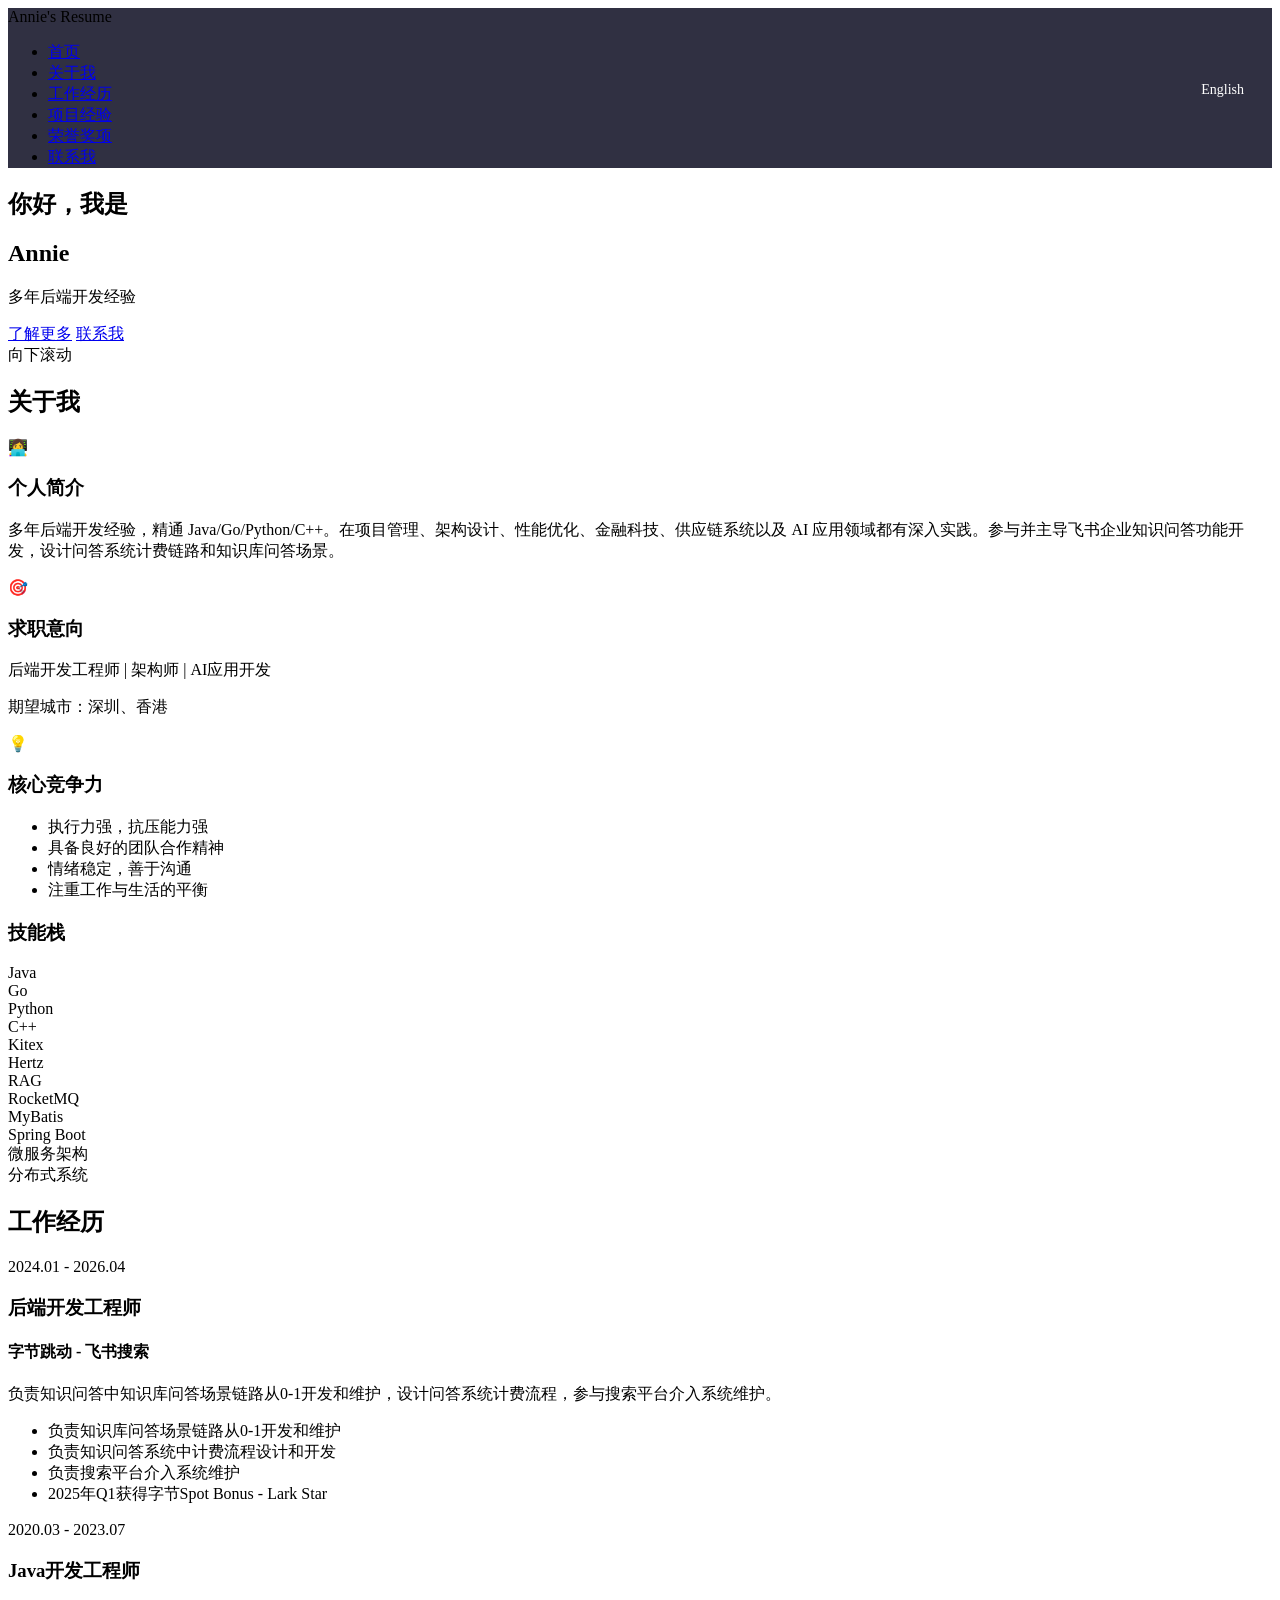
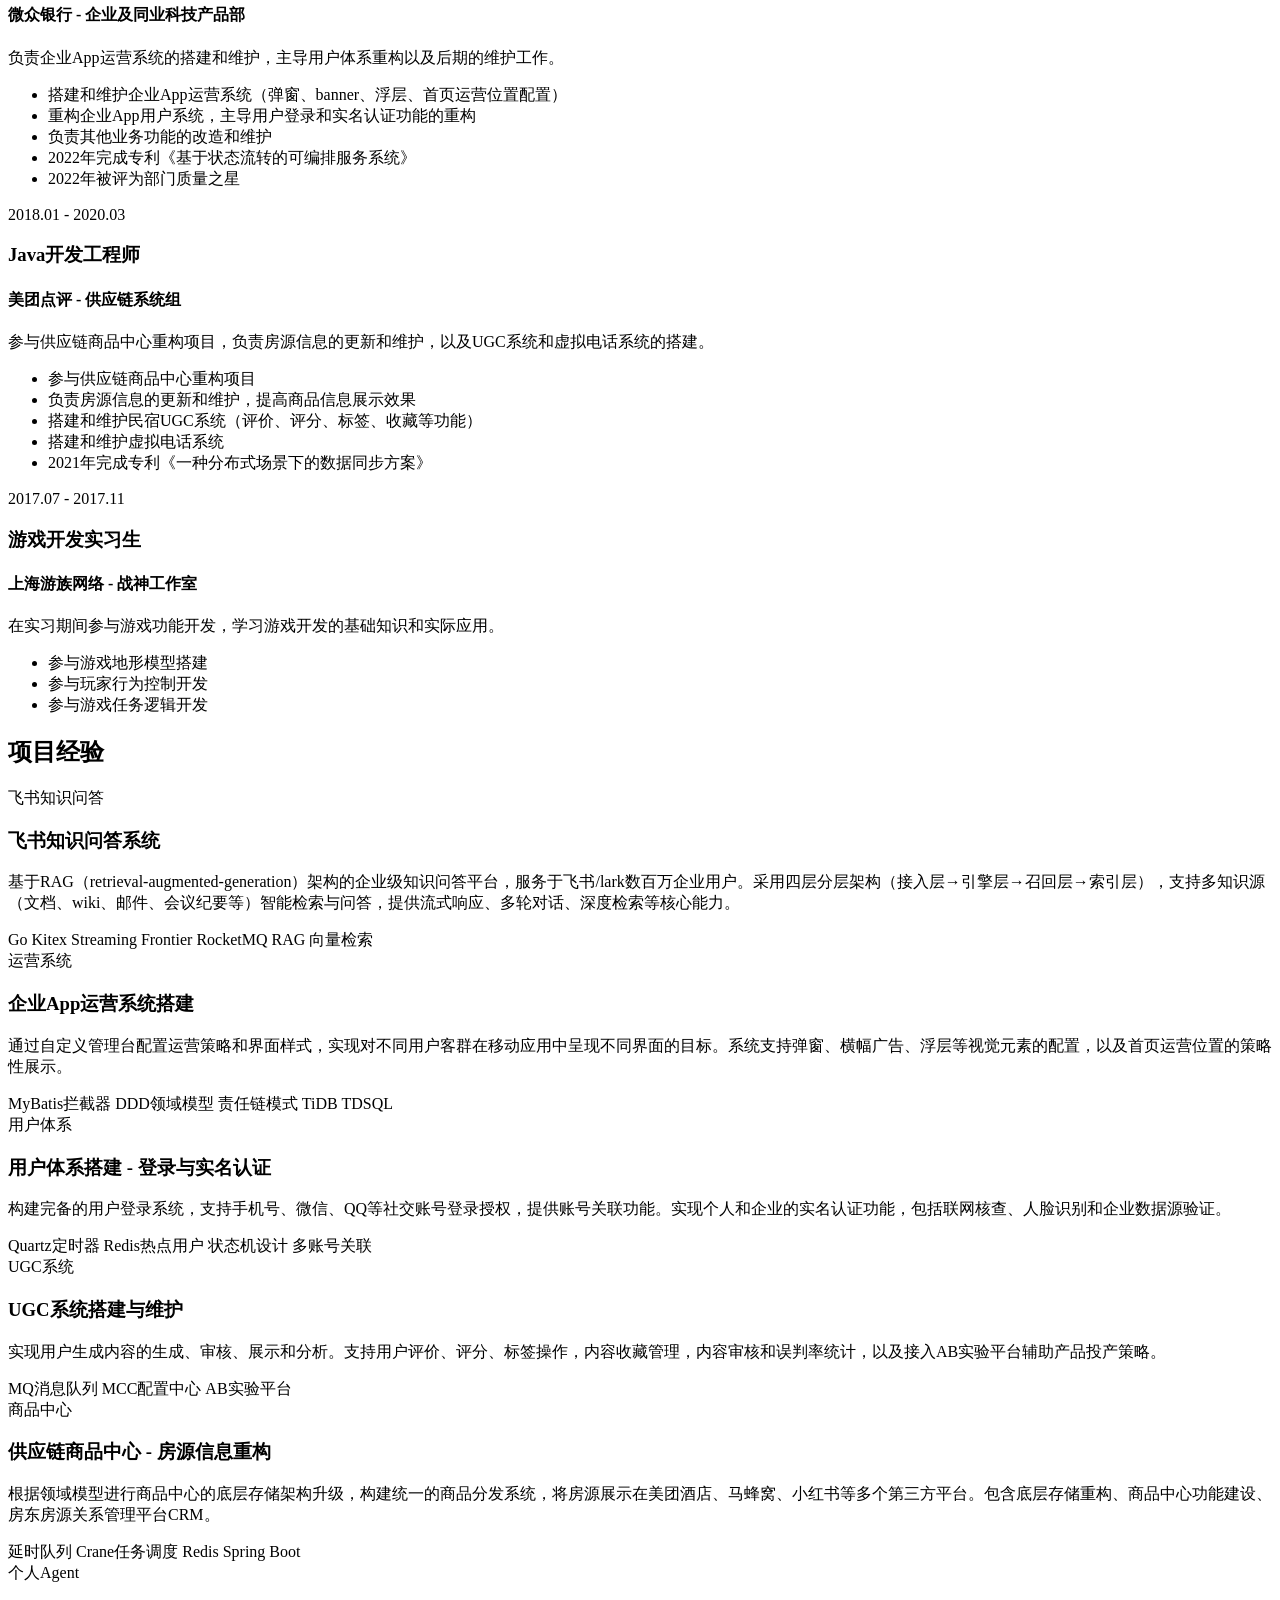
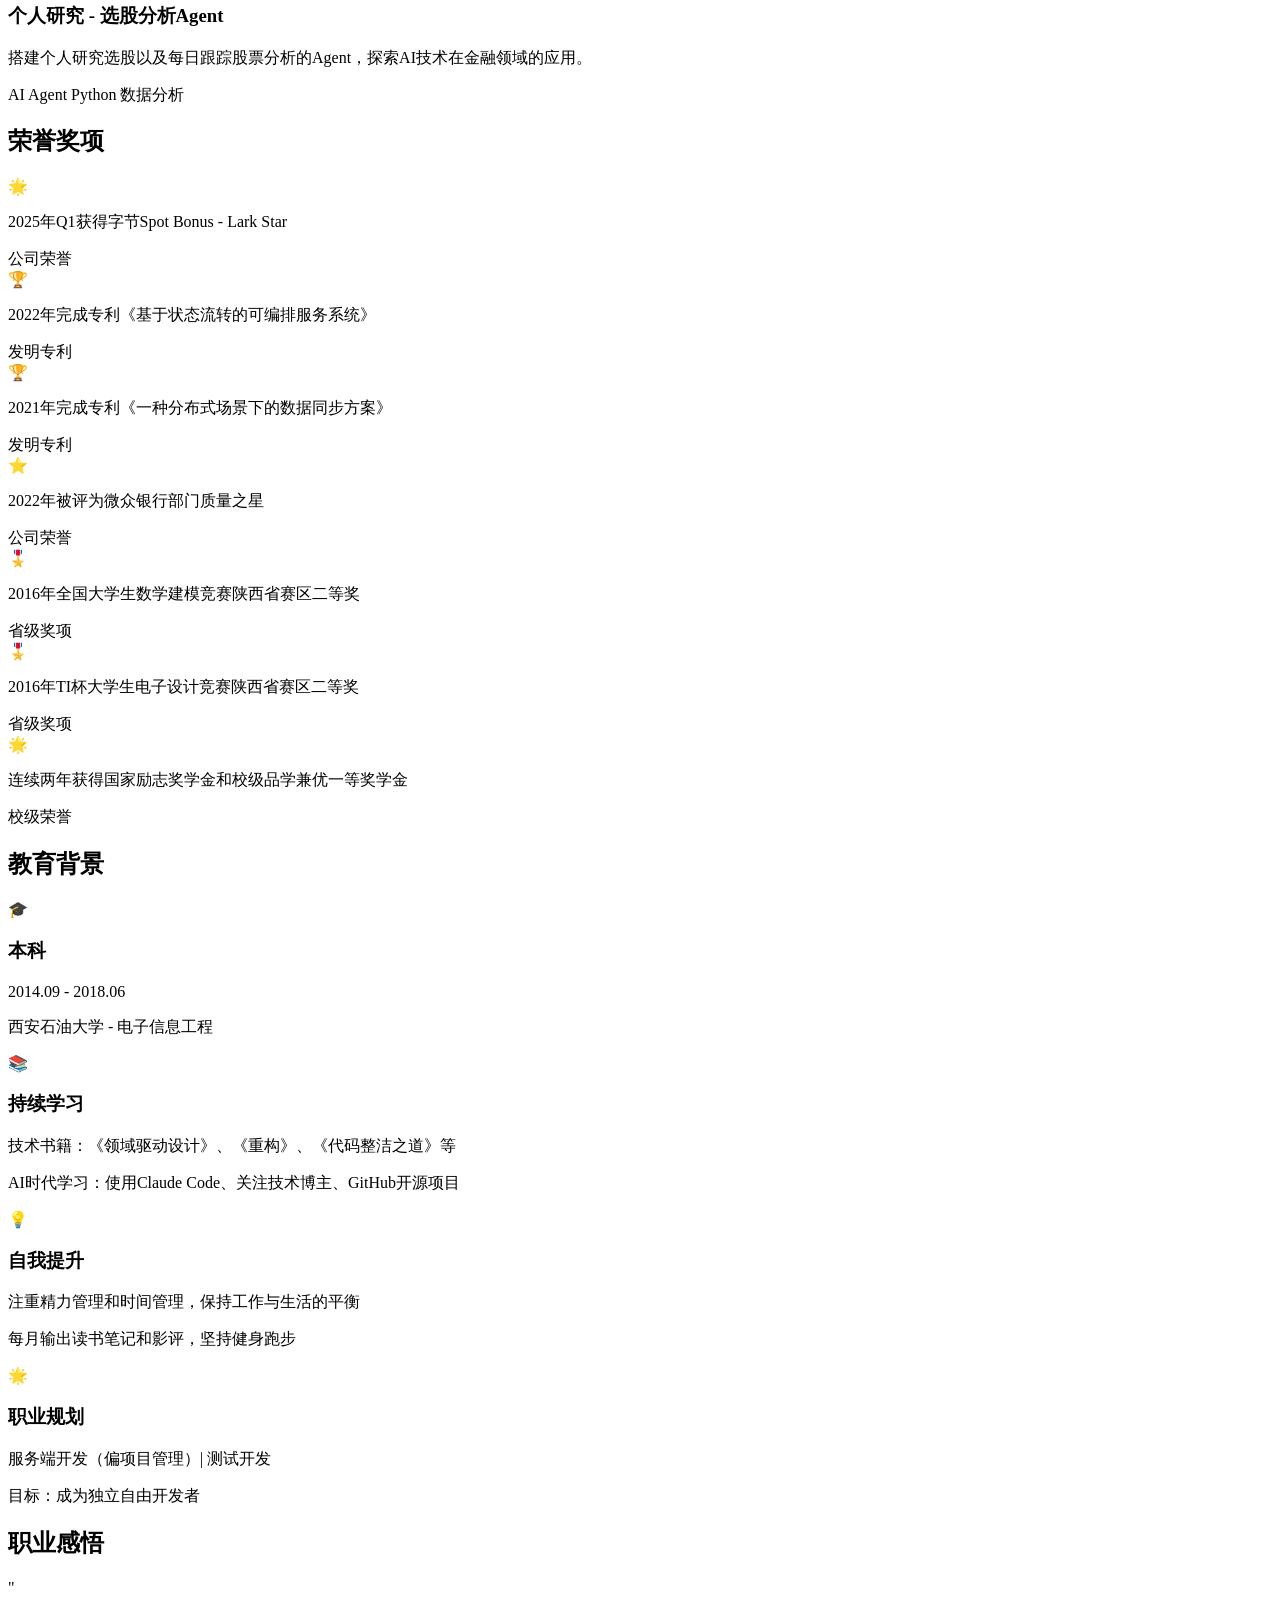
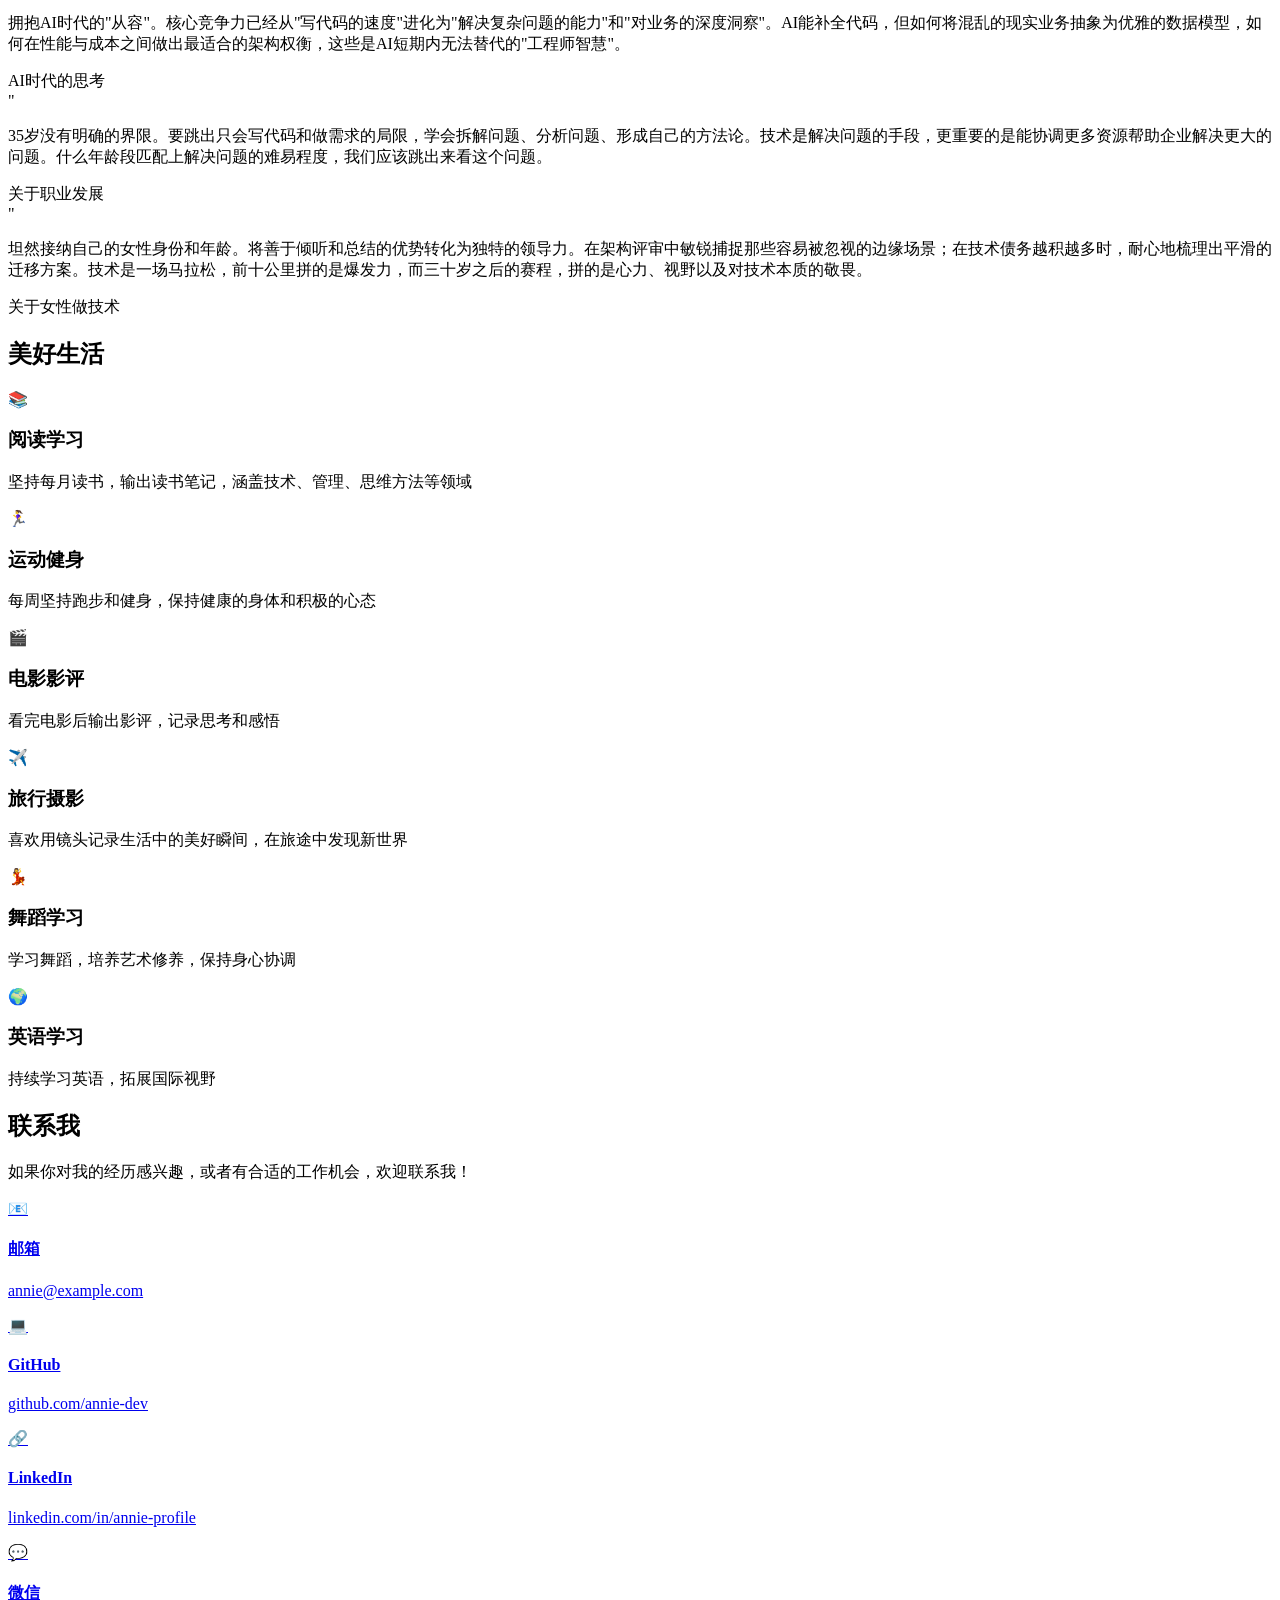
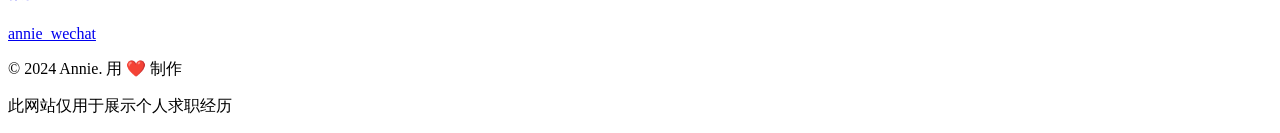
==== index.html @ 96374e3d "Update: rename to Resume" ====
<!DOCTYPE html>
<html lang="zh-CN">
<head>
    <meta charset="UTF-8">
    <meta name="viewport" content="width=device-width, initial-scale=1.0">
    <title>Annie - 后端开发工程师求职主页</title>
    <link rel="stylesheet" href="css/style.css">
    <link href="https://fonts.googleapis.com/css2?family=Noto+Serif+SC:wght@300;400;500;600;700&display=swap" rel="stylesheet">
    <style>
        .lang-switch {
            position: fixed;
            top: 80px;
            right: 20px;
            z-index: 999;
        }
        .lang-switch a {
            padding: 8px 16px;
            background: var(--gradient-1);
            color: white;
            text-decoration: none;
            border-radius: 20px;
            font-size: 14px;
            transition: all 0.3s ease;
        }
        .lang-switch a:hover {
            transform: scale(1.05);
            box-shadow: 0 4px 15px rgba(251, 146, 60, 0.4);
        }
    </style>
</head>
<body>
    <!-- Language Switch -->
    <div class="lang-switch">
        <a href="index_en.html">English</a>
    </div>
    <!-- 导航栏 -->
    <nav class="navbar">
        <div class="nav-container">
            <div class="logo">Annie's Resume</div>
            <ul class="nav-menu">
                <li><a href="#home">首页</a></li>
                <li><a href="#about">关于我</a></li>
                <li><a href="#experience">工作经历</a></li>
                <li><a href="#projects">项目经验</a></li>
                <li><a href="#honors">荣誉奖项</a></li>
                <li><a href="#contact">联系我</a></li>
            </ul>
            <div class="hamburger">
                <span></span>
                <span></span>
                <span></span>
            </div>
        </div>
    </nav>

    <!-- 首页/英雄区 -->
    <section id="home" class="hero">
        <div class="hero-content">
            <div class="hero-text">
                <h1 class="glitch" data-text="你好，我是">你好，我是</h1>
                <h2 class="name-reveal">Annie</h2>
                <p class="typing-text">多年后端开发经验 | Java/Go | AI应用 | 企业级系统</p>
                <div class="hero-buttons">
                    <a href="#about" class="btn btn-primary">了解更多</a>
                    <a href="#contact" class="btn btn-secondary">联系我</a>
                </div>
            </div>
            <div class="hero-visual">
                <div class="floating-shapes">
                    <div class="shape shape-1"></div>
                    <div class="shape shape-2"></div>
                    <div class="shape shape-3"></div>
                </div>
            </div>
        </div>
        <div class="scroll-indicator">
            <span>向下滚动</span>
            <div class="mouse">
                <div class="wheel"></div>
            </div>
        </div>
    </section>

    <!-- 关于我 -->
    <section id="about" class="about">
        <div class="container">
            <h2 class="section-title">关于我</h2>
            <div class="about-content">
                <div class="about-card">
                    <div class="card-icon">👩‍💻</div>
                    <h3>个人简介</h3>
                    <p>多年后端开发经验，精通 Java/Go/Python/C++。在项目管理、架构设计、性能优化、金融科技、供应链系统以及 AI 应用领域都有深入实践。参与并主导飞书企业知识问答功能开发，设计问答系统计费链路和知识库问答场景。</p>
                </div>
                <div class="about-card">
                    <div class="card-icon">🎯</div>
                    <h3>求职意向</h3>
                    <p>后端开发工程师 | 架构师 | AI应用开发</p>
                    <p>期望城市：深圳、香港</p>
                </div>
                <div class="about-card">
                    <div class="card-icon">💡</div>
                    <h3>核心竞争力</h3>
                    <ul class="strengths-list">
                        <li>执行力强，抗压能力强</li>
                        <li>具备良好的团队合作精神</li>
                        <li>情绪稳定，善于沟通</li>
                        <li>注重工作与生活的平衡</li>
                    </ul>
                </div>
            </div>
            <div class="skills-section">
                <h3>技能栈</h3>
                <div class="skills-container">
                    <div class="skill-tag">Java</div>
                    <div class="skill-tag">Go</div>
                    <div class="skill-tag">Python</div>
                    <div class="skill-tag">C++</div>
                    <div class="skill-tag">Kitex</div>
                    <div class="skill-tag">Hertz</div>
                    <div class="skill-tag">RAG</div>
                    <div class="skill-tag">RocketMQ</div>
                    <div class="skill-tag">MyBatis</div>
                    <div class="skill-tag">Spring Boot</div>
                    <div class="skill-tag">微服务架构</div>
                    <div class="skill-tag">分布式系统</div>
                </div>
            </div>
        </div>
    </section>

    <!-- 工作经历 -->
    <section id="experience" class="experience">
        <div class="container">
            <h2 class="section-title">工作经历</h2>
            <div class="timeline">
                <div class="timeline-item">
                    <div class="timeline-dot"></div>
                    <div class="timeline-content">
                        <div class="timeline-date">2024.01 - 2026.04</div>
                        <h3>后端开发工程师</h3>
                        <h4>字节跳动 - 飞书搜索</h4>
                        <p>负责知识问答中知识库问答场景链路从0-1开发和维护，设计问答系统计费流程，参与搜索平台介入系统维护。</p>
                        <ul>
                            <li>负责知识库问答场景链路从0-1开发和维护</li>
                            <li>负责知识问答系统中计费流程设计和开发</li>
                            <li>负责搜索平台介入系统维护</li>
                            <li>2025年Q1获得字节Spot Bonus - Lark Star</li>
                        </ul>
                    </div>
                </div>
                <div class="timeline-item">
                    <div class="timeline-dot"></div>
                    <div class="timeline-content">
                        <div class="timeline-date">2020.03 - 2023.07</div>
                        <h3>Java开发工程师</h3>
                        <h4>微众银行 - 企业及同业科技产品部</h4>
                        <p>负责企业App运营系统的搭建和维护，主导用户体系重构以及后期的维护工作。</p>
                        <ul>
                            <li>搭建和维护企业App运营系统（弹窗、banner、浮层、首页运营位置配置）</li>
                            <li>重构企业App用户系统，主导用户登录和实名认证功能的重构</li>
                            <li>负责其他业务功能的改造和维护</li>
                            <li>2022年完成专利《基于状态流转的可编排服务系统》</li>
                            <li>2022年被评为部门质量之星</li>
                        </ul>
                    </div>
                </div>
                <div class="timeline-item">
                    <div class="timeline-dot"></div>
                    <div class="timeline-content">
                        <div class="timeline-date">2018.01 - 2020.03</div>
                        <h3>Java开发工程师</h3>
                        <h4>美团点评 - 供应链系统组</h4>
                        <p>参与供应链商品中心重构项目，负责房源信息的更新和维护，以及UGC系统和虚拟电话系统的搭建。</p>
                        <ul>
                            <li>参与供应链商品中心重构项目</li>
                            <li>负责房源信息的更新和维护，提高商品信息展示效果</li>
                            <li>搭建和维护民宿UGC系统（评价、评分、标签、收藏等功能）</li>
                            <li>搭建和维护虚拟电话系统</li>
                            <li>2021年完成专利《一种分布式场景下的数据同步方案》</li>
                        </ul>
                    </div>
                </div>
                <div class="timeline-item">
                    <div class="timeline-dot"></div>
                    <div class="timeline-content">
                        <div class="timeline-date">2017.07 - 2017.11</div>
                        <h3>游戏开发实习生</h3>
                        <h4>上海游族网络 - 战神工作室</h4>
                        <p>在实习期间参与游戏功能开发，学习游戏开发的基础知识和实际应用。</p>
                        <ul>
                            <li>参与游戏地形模型搭建</li>
                            <li>参与玩家行为控制开发</li>
                            <li>参与游戏任务逻辑开发</li>
                        </ul>
                    </div>
                </div>
            </div>
        </div>
    </section>

    <!-- 项目经验 -->
    <section id="projects" class="projects">
        <div class="container">
            <h2 class="section-title">项目经验</h2>
            <div class="projects-grid">
                <div class="project-card">
                    <div class="project-image">
                        <div class="placeholder-image">飞书知识问答</div>
                    </div>
                    <div class="project-content">
                        <h3>飞书知识问答系统</h3>
                        <p class="project-desc">基于RAG（retrieval-augmented-generation）架构的企业级知识问答平台，服务于飞书/lark数百万企业用户。采用四层分层架构（接入层→引擎层→召回层→索引层），支持多知识源（文档、wiki、邮件、会议纪要等）智能检索与问答，提供流式响应、多轮对话、深度检索等核心能力。</p>
                        <div class="project-tech">
                            <span>Go</span>
                            <span>Kitex Streaming</span>
                            <span>Frontier</span>
                            <span>RocketMQ</span>
                            <span>RAG</span>
                            <span>向量检索</span>
                        </div>
                    </div>
                </div>
                <div class="project-card">
                    <div class="project-image">
                        <div class="placeholder-image">运营系统</div>
                    </div>
                    <div class="project-content">
                        <h3>企业App运营系统搭建</h3>
                        <p class="project-desc">通过自定义管理台配置运营策略和界面样式，实现对不同用户客群在移动应用中呈现不同界面的目标。系统支持弹窗、横幅广告、浮层等视觉元素的配置，以及首页运营位置的策略性展示。</p>
                        <div class="project-tech">
                            <span>MyBatis拦截器</span>
                            <span>DDD领域模型</span>
                            <span>责任链模式</span>
                            <span>TiDB</span>
                            <span>TDSQL</span>
                        </div>
                    </div>
                </div>
                <div class="project-card">
                    <div class="project-image">
                        <div class="placeholder-image">用户体系</div>
                    </div>
                    <div class="project-content">
                        <h3>用户体系搭建 - 登录与实名认证</h3>
                        <p class="project-desc">构建完备的用户登录系统，支持手机号、微信、QQ等社交账号登录授权，提供账号关联功能。实现个人和企业的实名认证功能，包括联网核查、人脸识别和企业数据源验证。</p>
                        <div class="project-tech">
                            <span>Quartz定时器</span>
                            <span>Redis热点用户</span>
                            <span>状态机设计</span>
                            <span>多账号关联</span>
                        </div>
                    </div>
                </div>
                <div class="project-card">
                    <div class="project-image">
                        <div class="placeholder-image">UGC系统</div>
                    </div>
                    <div class="project-content">
                        <h3>UGC系统搭建与维护</h3>
                        <p class="project-desc">实现用户生成内容的生成、审核、展示和分析。支持用户评价、评分、标签操作，内容收藏管理，内容审核和误判率统计，以及接入AB实验平台辅助产品投产策略。</p>
                        <div class="project-tech">
                            <span>MQ消息队列</span>
                            <span>MCC配置中心</span>
                            <span>AB实验平台</span>
                        </div>
                    </div>
                </div>
                <div class="project-card">
                    <div class="project-image">
                        <div class="placeholder-image">商品中心</div>
                    </div>
                    <div class="project-content">
                        <h3>供应链商品中心 - 房源信息重构</h3>
                        <p class="project-desc">根据领域模型进行商品中心的底层存储架构升级，构建统一的商品分发系统，将房源展示在美团酒店、马蜂窝、小红书等多个第三方平台。包含底层存储重构、商品中心功能建设、房东房源关系管理平台CRM。</p>
                        <div class="project-tech">
                            <span>延时队列</span>
                            <span>Crane任务调度</span>
                            <span>Redis</span>
                            <span>Spring Boot</span>
                        </div>
                    </div>
                </div>
                <div class="project-card">
                    <div class="project-image">
                        <div class="placeholder-image">个人Agent</div>
                    </div>
                    <div class="project-content">
                        <h3>个人研究 - 选股分析Agent</h3>
                        <p class="project-desc">搭建个人研究选股以及每日跟踪股票分析的Agent，探索AI技术在金融领域的应用。</p>
                        <div class="project-tech">
                            <span>AI Agent</span>
                            <span>Python</span>
                            <span>数据分析</span>
                        </div>
                    </div>
                </div>
            </div>
        </div>
    </section>

    <!-- 荣誉奖项 -->
    <section id="honors" class="insights">
        <div class="container">
            <h2 class="section-title">荣誉奖项</h2>
            <div class="insights-grid">
                <div class="insight-card">
                    <div class="insight-quote">🌟</div>
                    <p class="insight-text">2025年Q1获得字节Spot Bonus - Lark Star</p>
                    <div class="insight-date">公司荣誉</div>
                </div>
                <div class="insight-card">
                    <div class="insight-quote">🏆</div>
                    <p class="insight-text">2022年完成专利《基于状态流转的可编排服务系统》</p>
                    <div class="insight-date">发明专利</div>
                </div>
                <div class="insight-card">
                    <div class="insight-quote">🏆</div>
                    <p class="insight-text">2021年完成专利《一种分布式场景下的数据同步方案》</p>
                    <div class="insight-date">发明专利</div>
                </div>
                <div class="insight-card">
                    <div class="insight-quote">⭐</div>
                    <p class="insight-text">2022年被评为微众银行部门质量之星</p>
                    <div class="insight-date">公司荣誉</div>
                </div>
                <div class="insight-card">
                    <div class="insight-quote">🎖️</div>
                    <p class="insight-text">2016年全国大学生数学建模竞赛陕西省赛区二等奖</p>
                    <div class="insight-date">省级奖项</div>
                </div>
                <div class="insight-card">
                    <div class="insight-quote">🎖️</div>
                    <p class="insight-text">2016年TI杯大学生电子设计竞赛陕西省赛区二等奖</p>
                    <div class="insight-date">省级奖项</div>
                </div>
                <div class="insight-card">
                    <div class="insight-quote">🌟</div>
                    <p class="insight-text">连续两年获得国家励志奖学金和校级品学兼优一等奖学金</p>
                    <div class="insight-date">校级荣誉</div>
                </div>
            </div>
        </div>
    </section>

    <!-- 教育背景 -->
    <section id="education" class="learning">
        <div class="container">
            <h2 class="section-title">教育背景</h2>
            <div class="learning-content">
                <div class="learning-item">
                    <div class="learning-icon">🎓</div>
                    <h3>本科</h3>
                    <p>2014.09 - 2018.06</p>
                    <p>西安石油大学 - 电子信息工程</p>
                </div>
                <div class="learning-item">
                    <div class="learning-icon">📚</div>
                    <h3>持续学习</h3>
                    <p>技术书籍：《领域驱动设计》、《重构》、《代码整洁之道》等</p>
                    <p>AI时代学习：使用Claude Code、关注技术博主、GitHub开源项目</p>
                </div>
                <div class="learning-item">
                    <div class="learning-icon">💡</div>
                    <h3>自我提升</h3>
                    <p>注重精力管理和时间管理，保持工作与生活的平衡</p>
                    <p>每月输出读书笔记和影评，坚持健身跑步</p>
                </div>
                <div class="learning-item">
                    <div class="learning-icon">🌟</div>
                    <h3>职业规划</h3>
                    <p>服务端开发（偏项目管理）| 测试开发</p>
                    <p>目标：成为独立自由开发者</p>
                </div>
            </div>
        </div>
    </section>

    <!-- 职业感悟 -->
    <section id="insights-section" class="insights">
        <div class="container">
            <h2 class="section-title">职业感悟</h2>
            <div class="insights-grid">
                <div class="insight-card">
                    <div class="insight-quote">"</div>
                    <p class="insight-text">拥抱AI时代的"从容"。核心竞争力已经从"写代码的速度"进化为"解决复杂问题的能力"和"对业务的深度洞察"。AI能补全代码，但如何将混乱的现实业务抽象为优雅的数据模型，如何在性能与成本之间做出最适合的架构权衡，这些是AI短期内无法替代的"工程师智慧"。</p>
                    <div class="insight-date">AI时代的思考</div>
                </div>
                <div class="insight-card">
                    <div class="insight-quote">"</div>
                    <p class="insight-text">35岁没有明确的界限。要跳出只会写代码和做需求的局限，学会拆解问题、分析问题、形成自己的方法论。技术是解决问题的手段，更重要的是能协调更多资源帮助企业解决更大的问题。什么年龄段匹配上解决问题的难易程度，我们应该跳出来看这个问题。</p>
                    <div class="insight-date">关于职业发展</div>
                </div>
                <div class="insight-card">
                    <div class="insight-quote">"</div>
                    <p class="insight-text">坦然接纳自己的女性身份和年龄。将善于倾听和总结的优势转化为独特的领导力。在架构评审中敏锐捕捉那些容易被忽视的边缘场景；在技术债务越积越多时，耐心地梳理出平滑的迁移方案。技术是一场马拉松，前十公里拼的是爆发力，而三十岁之后的赛程，拼的是心力、视野以及对技术本质的敬畏。</p>
                    <div class="insight-date">关于女性做技术</div>
                </div>
            </div>
        </div>
    </section>

    <!-- 美好生活 -->
    <section id="life" class="life">
        <div class="container">
            <h2 class="section-title">美好生活</h2>
            <div class="life-gallery">
                <div class="life-item">
                    <div class="life-icon">📚</div>
                    <h3>阅读学习</h3>
                    <p>坚持每月读书，输出读书笔记，涵盖技术、管理、思维方法等领域</p>
                </div>
                <div class="life-item">
                    <div class="life-icon">🏃‍♀️</div>
                    <h3>运动健身</h3>
                    <p>每周坚持跑步和健身，保持健康的身体和积极的心态</p>
                </div>
                <div class="life-item">
                    <div class="life-icon">🎬</div>
                    <h3>电影影评</h3>
                    <p>看完电影后输出影评，记录思考和感悟</p>
                </div>
                <div class="life-item">
                    <div class="life-icon">✈️</div>
                    <h3>旅行摄影</h3>
                    <p>喜欢用镜头记录生活中的美好瞬间，在旅途中发现新世界</p>
                </div>
                <div class="life-item">
                    <div class="life-icon">💃</div>
                    <h3>舞蹈学习</h3>
                    <p>学习舞蹈，培养艺术修养，保持身心协调</p>
                </div>
                <div class="life-item">
                    <div class="life-icon">🌍</div>
                    <h3>英语学习</h3>
                    <p>持续学习英语，拓展国际视野</p>
                </div>
            </div>
        </div>
    </section>

    <!-- 联系我 -->
    <section id="contact" class="contact">
        <div class="container">
            <h2 class="section-title">联系我</h2>
            <div class="contact-content">
                <p class="contact-intro">如果你对我的经历感兴趣，或者有合适的工作机会，欢迎联系我！</p>
                <div class="contact-methods">
                    <a href="mailto:annie@example.com" class="contact-item">
                        <div class="contact-icon">📧</div>
                        <div class="contact-info">
                            <h4>邮箱</h4>
                            <p>annie@example.com</p>
                        </div>
                    </a>
                    <a href="https://github.com/annie-dev" target="_blank" class="contact-item">
                        <div class="contact-icon">💻</div>
                        <div class="contact-info">
                            <h4>GitHub</h4>
                            <p>github.com/annie-dev</p>
                        </div>
                    </a>
                    <a href="https://linkedin.com/in/annie-profile" target="_blank" class="contact-item">
                        <div class="contact-icon">🔗</div>
                        <div class="contact-info">
                            <h4>LinkedIn</h4>
                            <p>linkedin.com/in/annie-profile</p>
                        </div>
                    </a>
                    <a href="#" class="contact-item">
                        <div class="contact-icon">💬</div>
                        <div class="contact-info">
                            <h4>微信</h4>
                            <p>annie_wechat</p>
                        </div>
                    </a>
                </div>
            </div>
        </div>
    </section>

    <!-- 页脚 -->
    <footer class="footer">
        <div class="container">
            <p>&copy; 2024 Annie. 用 ❤️ 制作</p>
            <p class="footer-note">此网站仅用于展示个人求职经历</p>
        </div>
    </footer>

    <script src="js/main.js"></script>
</body>
</html>
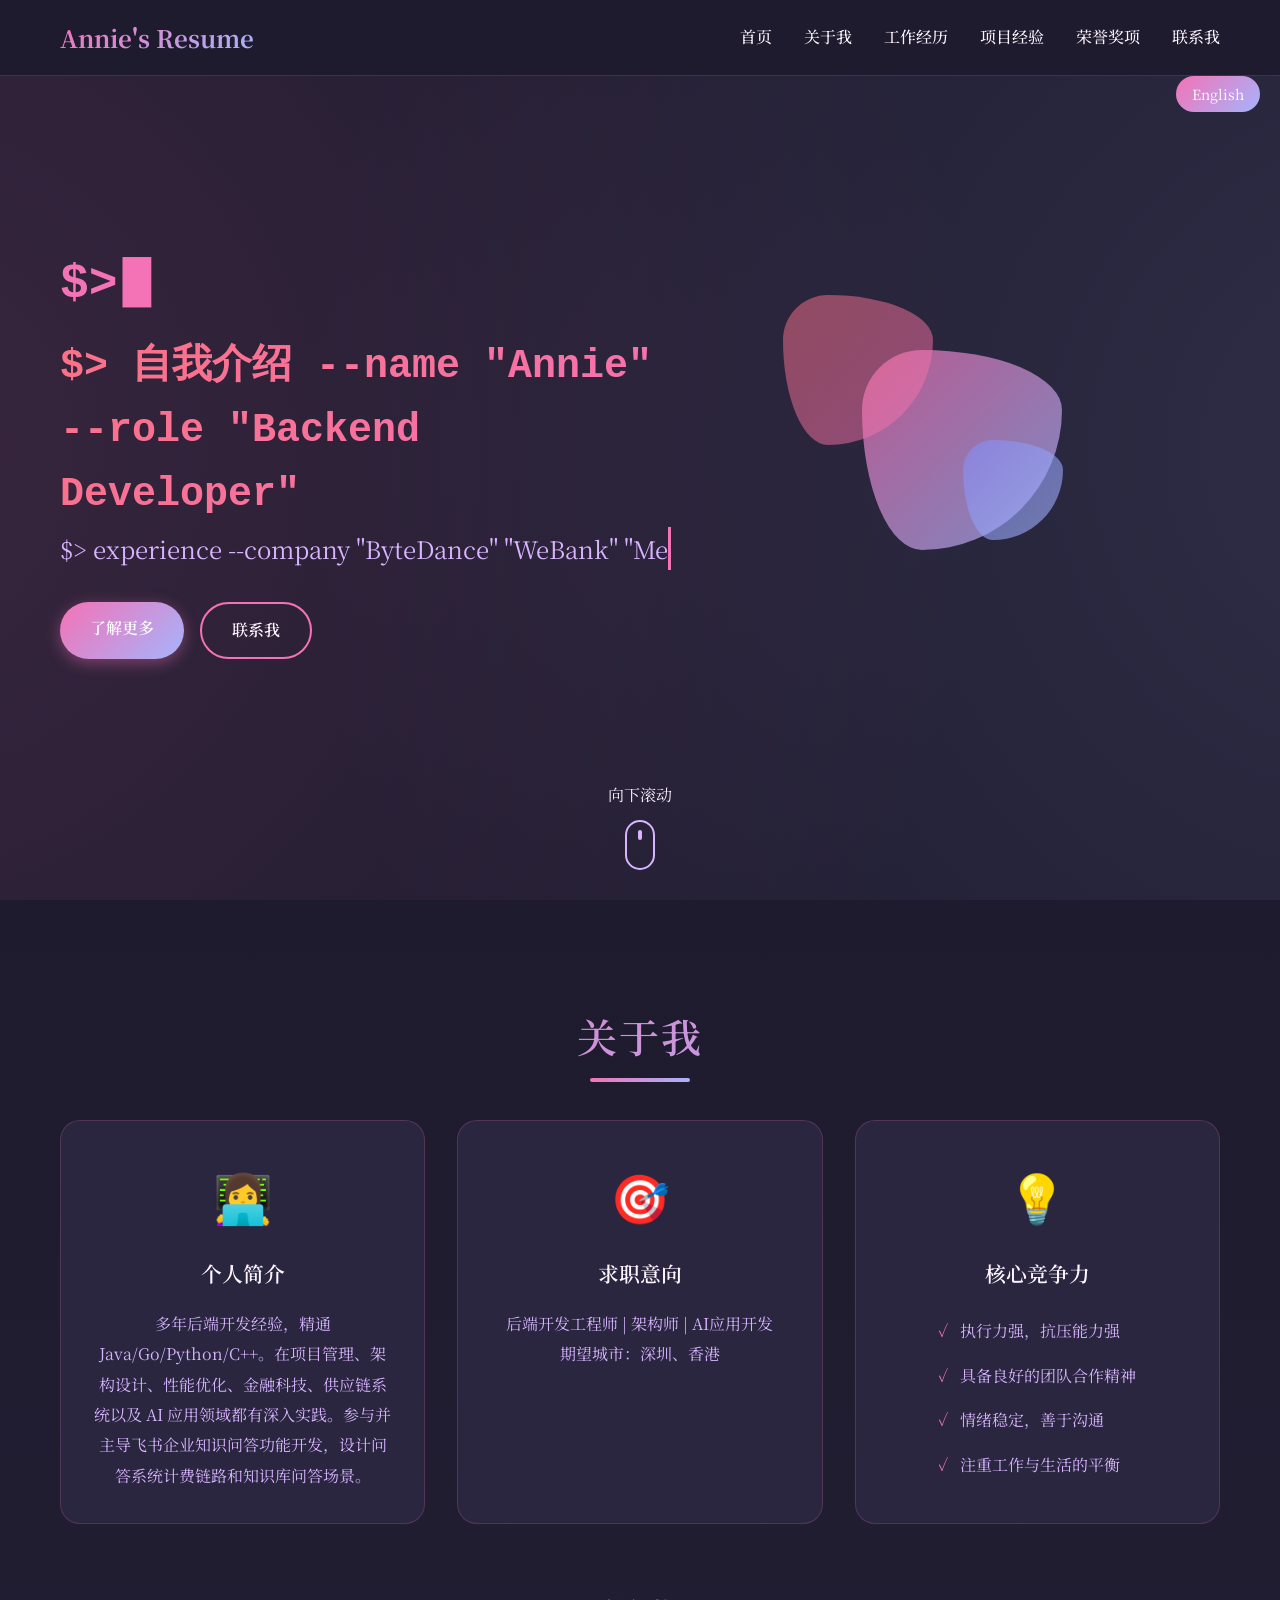
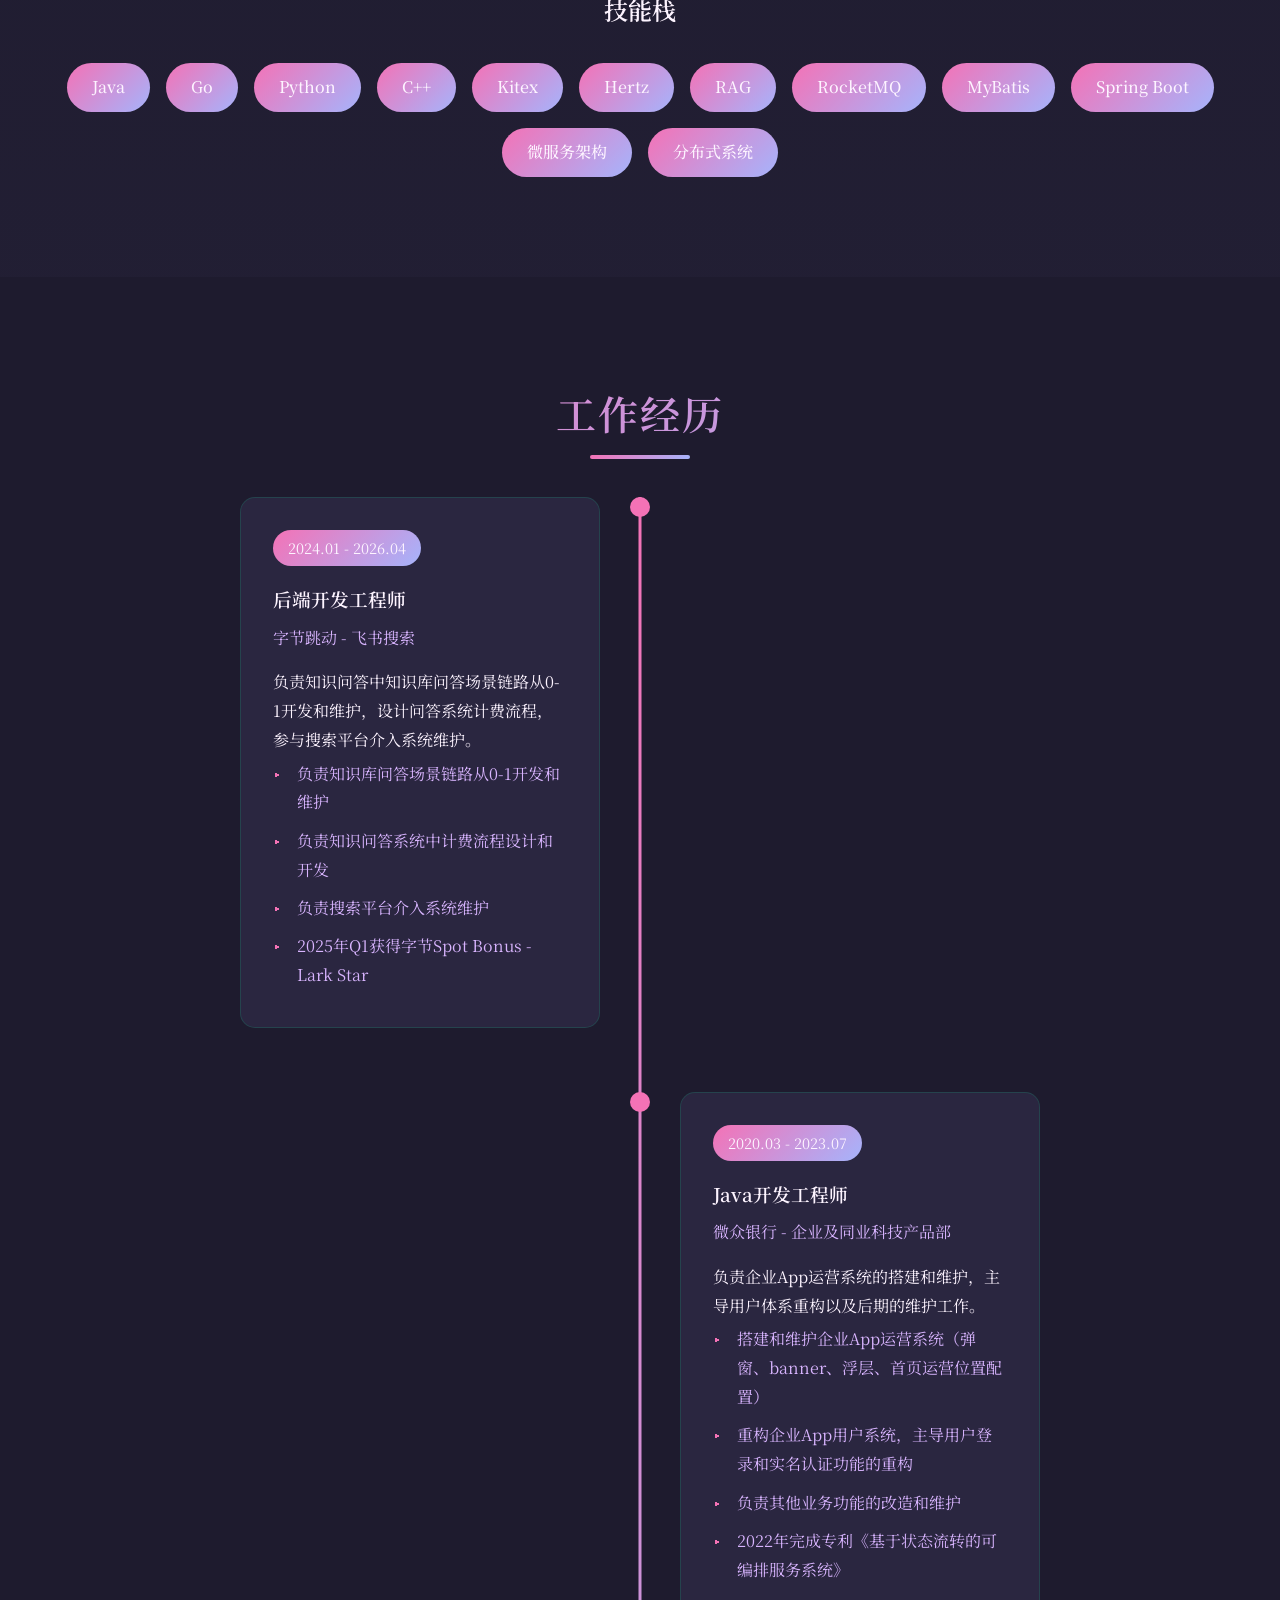
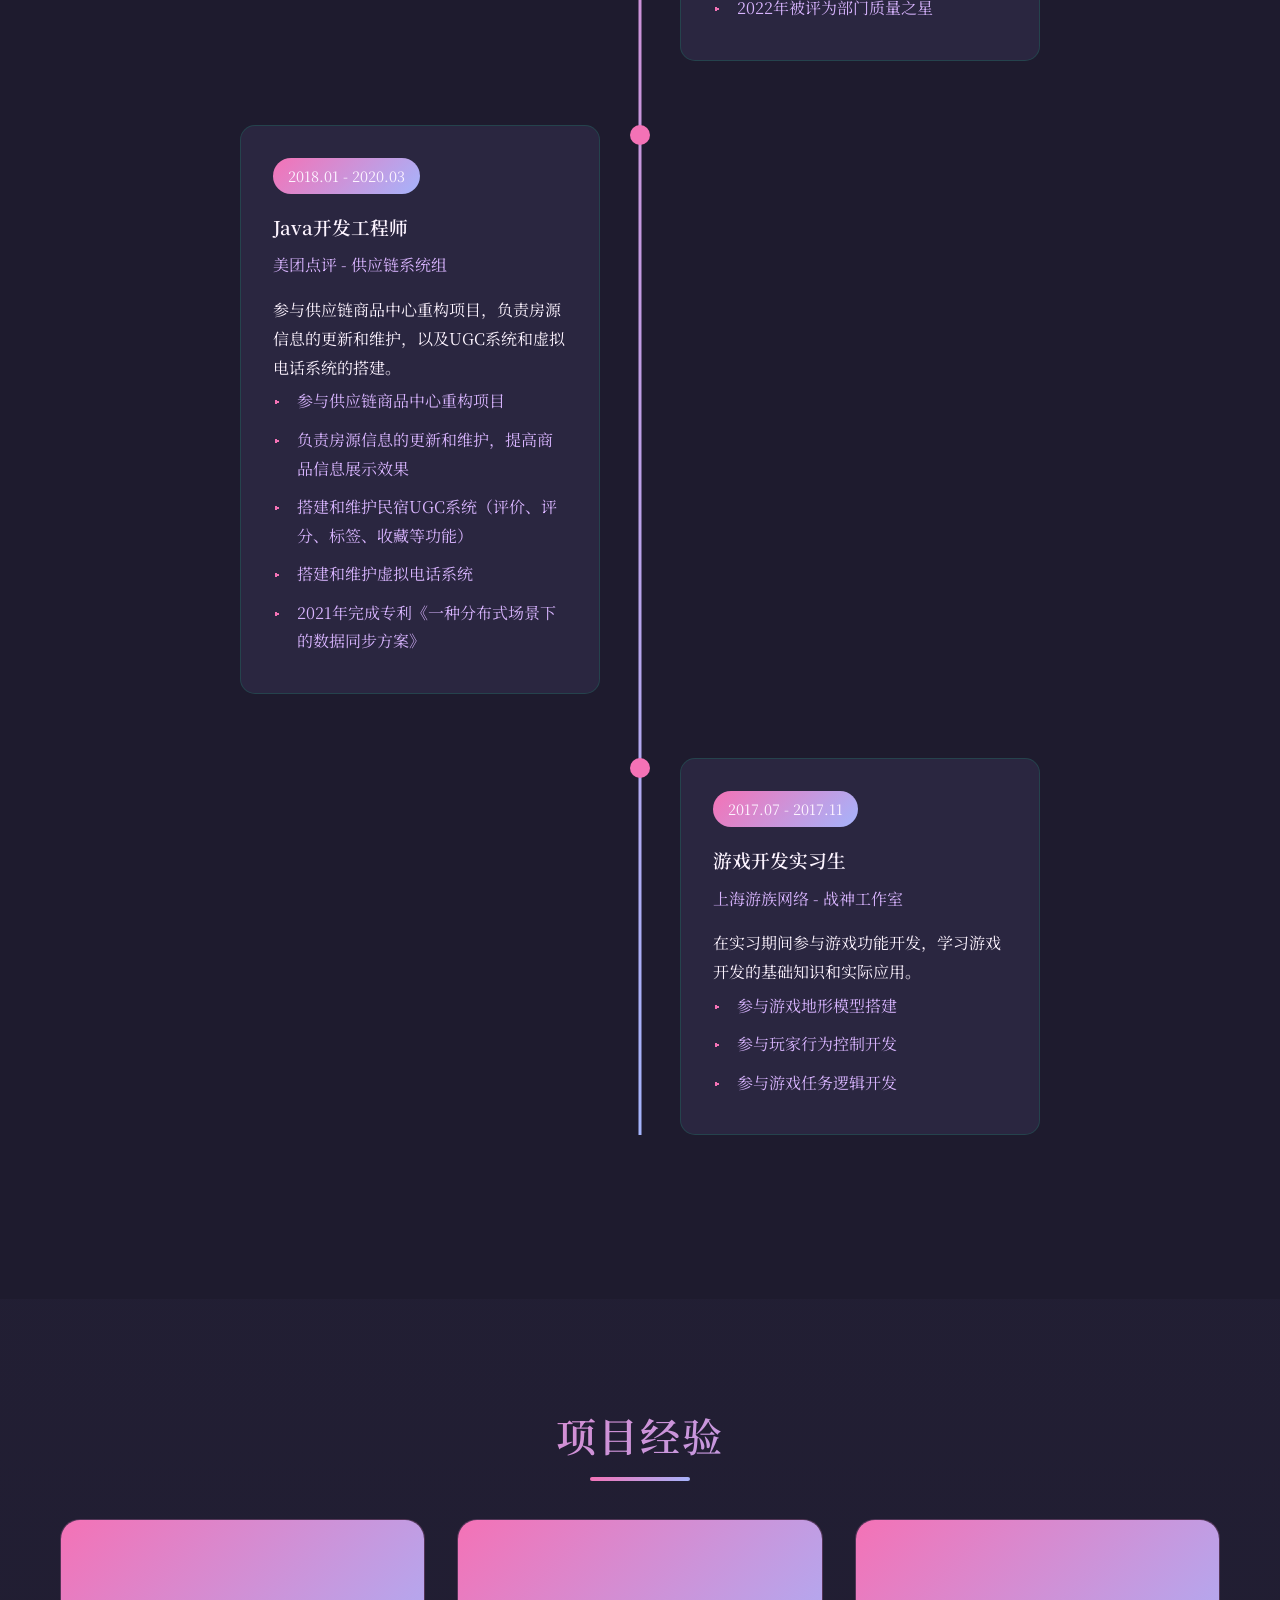
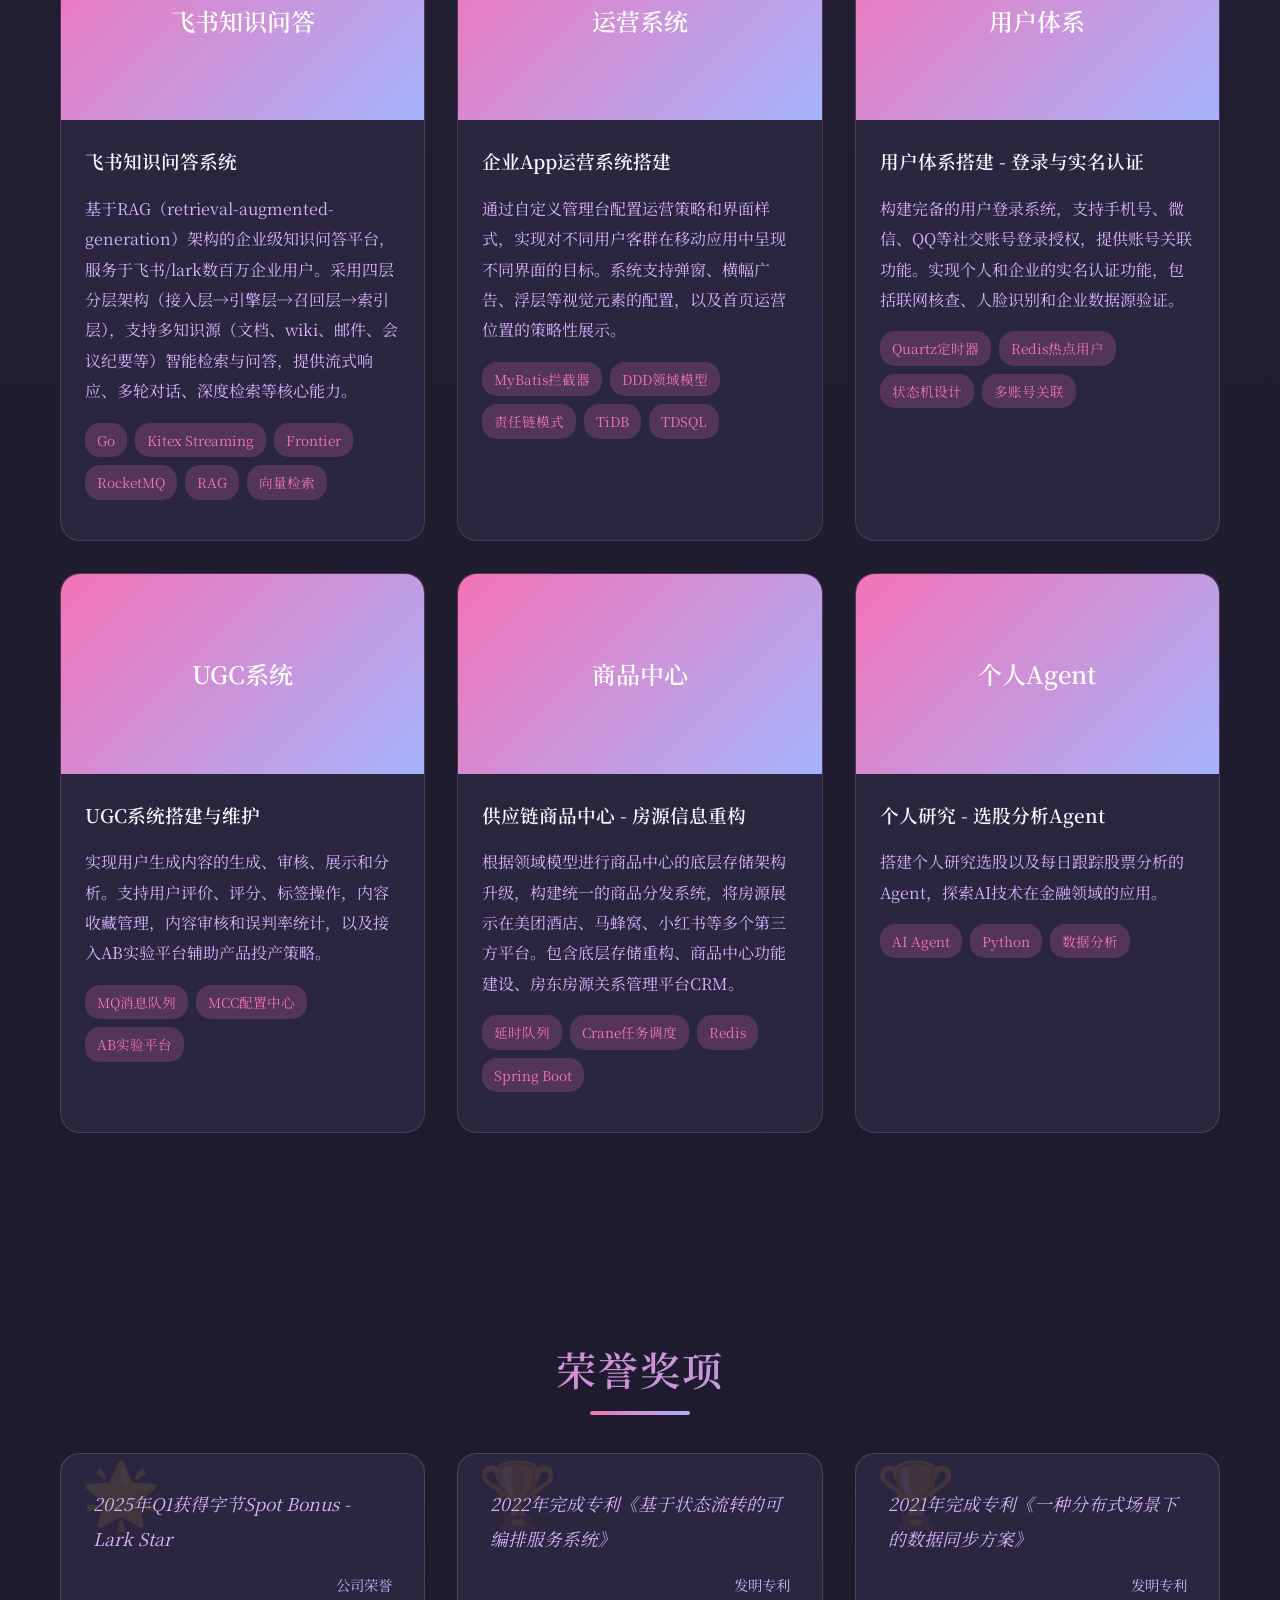
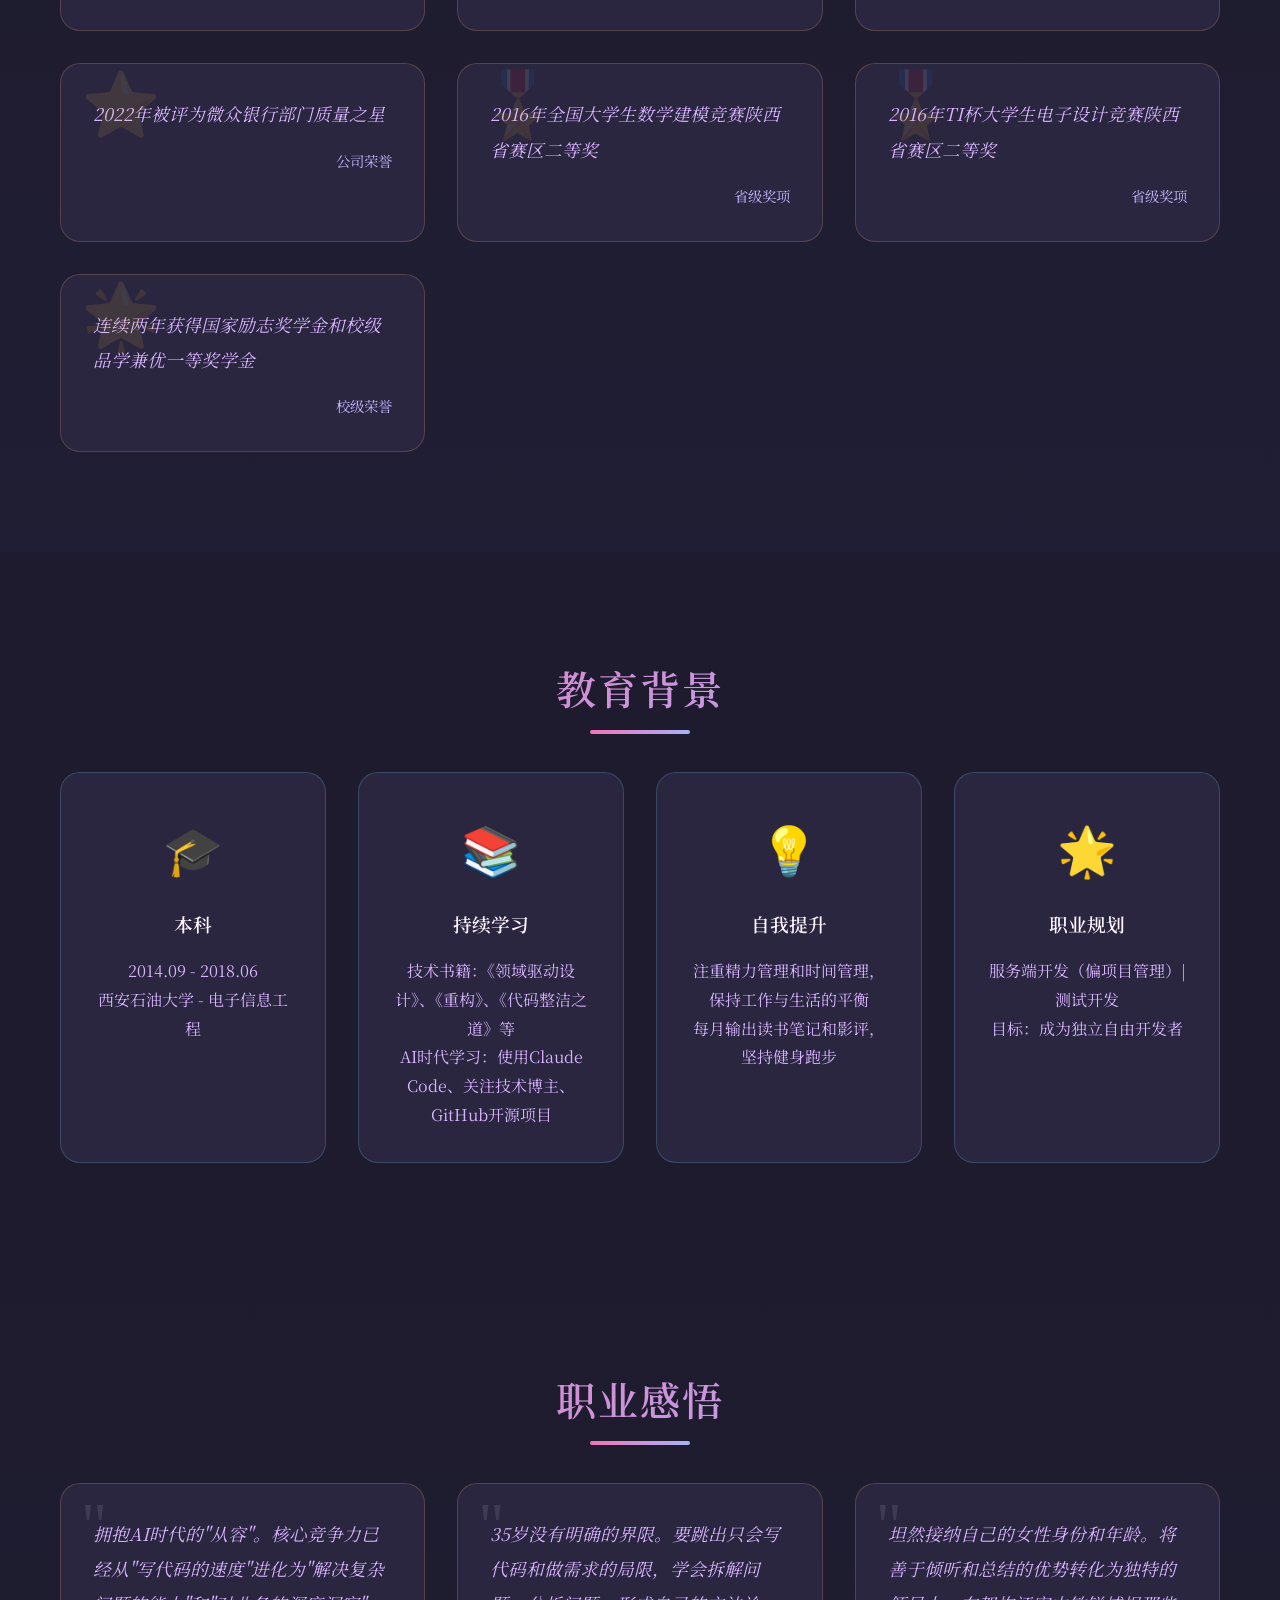
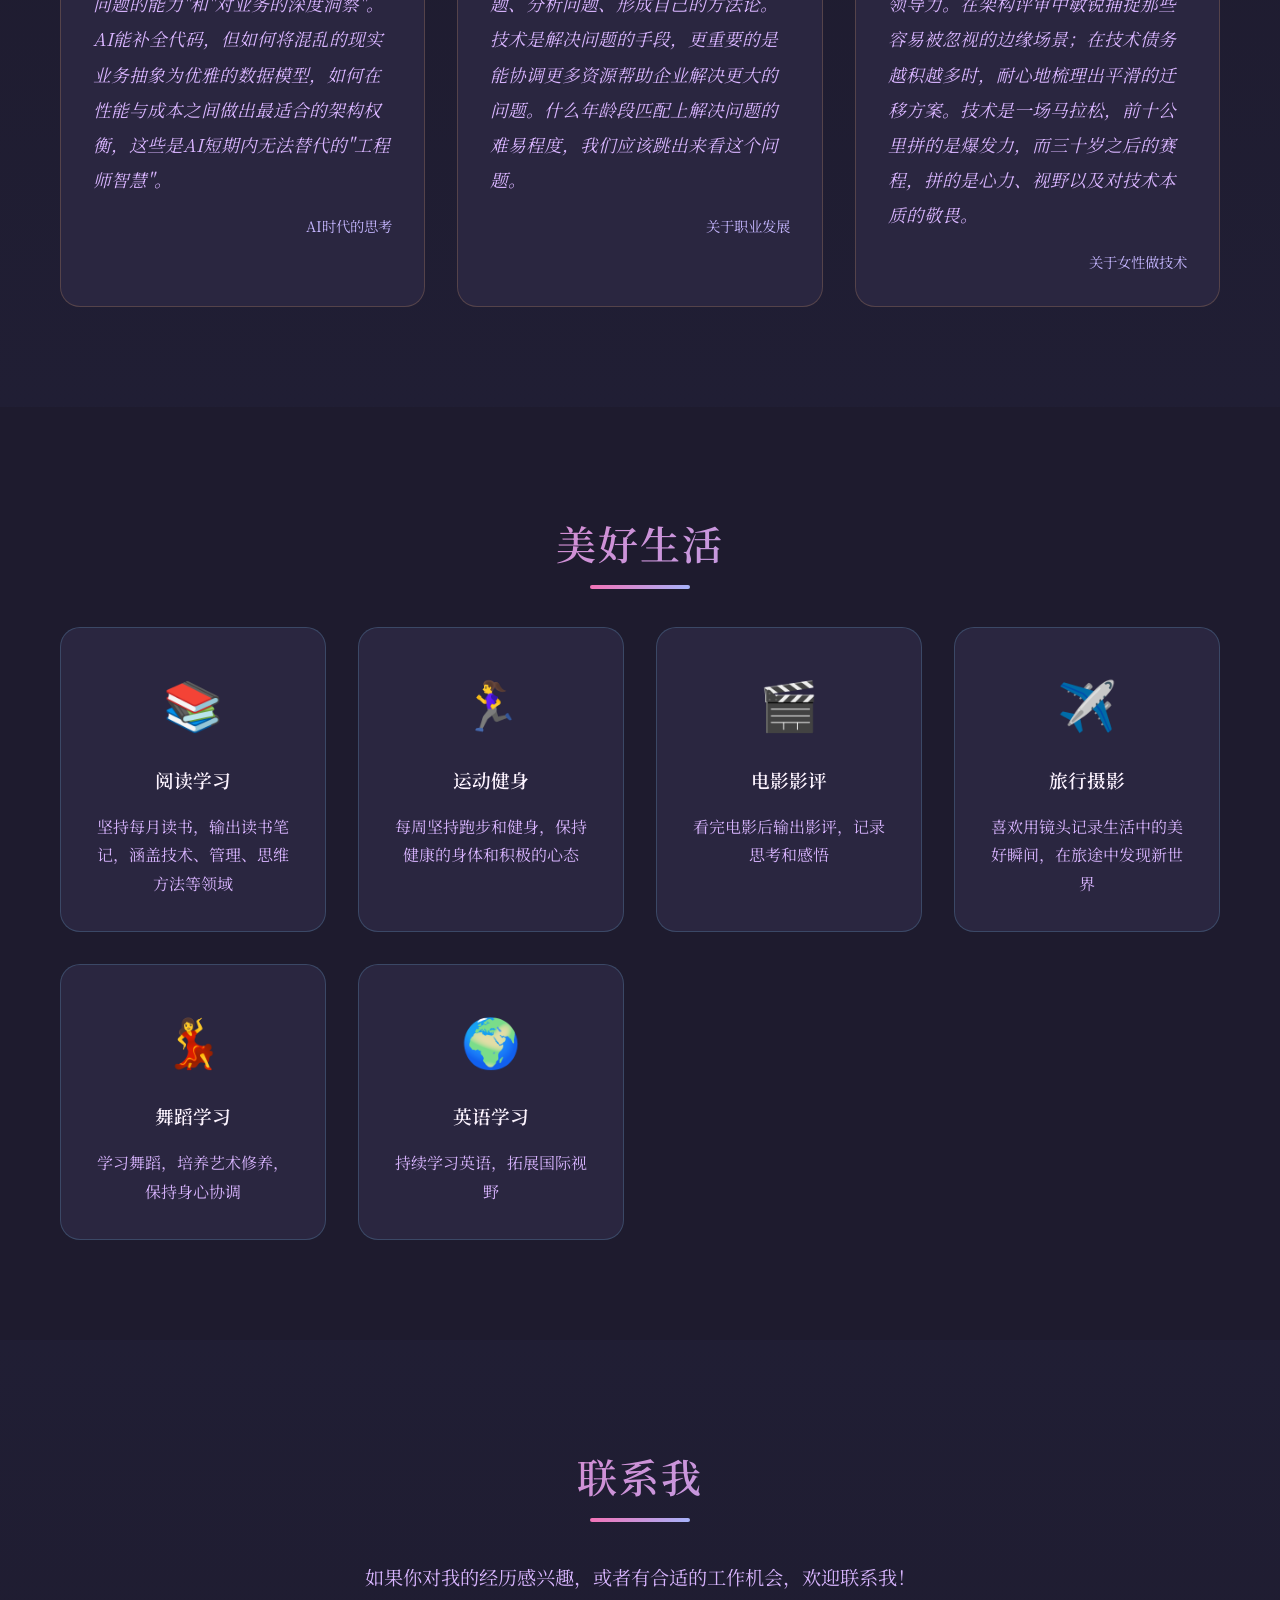
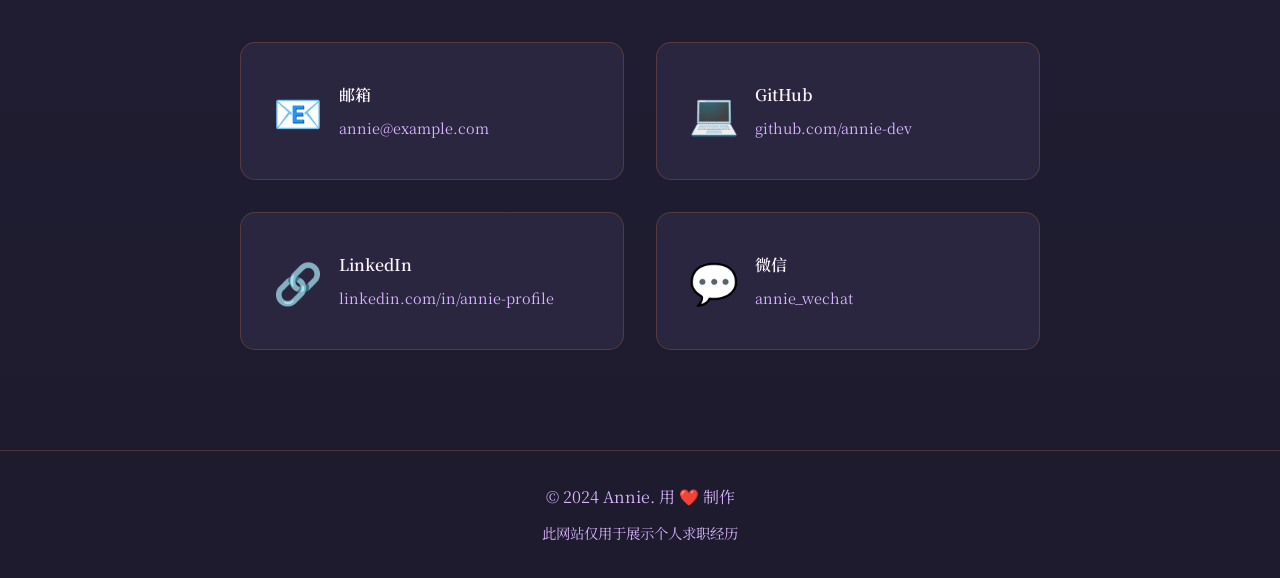
==== commit bde9436e: "Update: add terminal/geek style greeting" ====
--- a/index.html
+++ b/index.html
@@ -57,9 +57,9 @@
     <section id="home" class="hero">
         <div class="hero-content">
             <div class="hero-text">
-                <h1 class="glitch" data-text="你好，我是">你好，我是</h1>
-                <h2 class="name-reveal">Annie</h2>
-                <p class="typing-text">多年后端开发经验 | Java/Go | AI应用 | 企业级系统</p>
+                <h1 class="glitch terminal-text" data-text="$>">$></h1>
+                <h2 class="name-reveal">$> 自我介绍 --name "Annie" --role "Backend Developer"</h2>
+                <p class="typing-text">Java/Go | AI Applications | Enterprise Systems</p>
                 <div class="hero-buttons">
                     <a href="#about" class="btn btn-primary">了解更多</a>
                     <a href="#contact" class="btn btn-secondary">联系我</a>
--- a/css/style.css
+++ b/css/style.css
@@ -0,0 +1,1028 @@
+/* ==================== 全局样式 - 清爽冰淇淋色调 ==================== */
+:root {
+    /* 冰淇淋色调 - 粉蓝紫温柔配色 */
+    --primary-color: #f472b6;
+    --secondary-color: #a5b4fc;
+    --accent-color: #c4b5fd;
+    --dark-bg: #1e1b2e;
+    --card-bg: #2a2640;
+    --text-primary: #fdf4ff;
+    --text-secondary: #d8b4fe;
+    --gradient-1: linear-gradient(135deg, #f472b6, #a5b4fc);
+    --gradient-2: linear-gradient(135deg, #fb7185, #f472b6);
+    --gradient-3: linear-gradient(135deg, #818cf8, #a5b4fc);
+}
+
+* {
+    margin: 0;
+    padding: 0;
+    box-sizing: border-box;
+}
+
+html {
+    scroll-behavior: smooth;
+}
+
+body {
+    /* 优雅衬线字体 */
+    font-family: 'Noto Serif SC', 'Source Han Serif CN', 'STSong', 'SimSun', serif;
+    background: var(--dark-bg);
+    color: var(--text-primary);
+    line-height: 1.8;
+    overflow-x: hidden;
+    cursor: none; /* 隐藏默认鼠标，使用自定义粒子效果 */
+}
+
+/* 自定义鼠标光标容器 */
+.cursor-particles {
+    position: fixed;
+    top: 0;
+    left: 0;
+    width: 100%;
+    height: 100%;
+    pointer-events: none;
+    z-index: 9999;
+}
+
+.particle {
+    position: absolute;
+    width: 8px;
+    height: 8px;
+    background: linear-gradient(135deg, #f472b6, #a5b4fc);
+    border-radius: 50%;
+    pointer-events: none;
+    animation: particleFade 1s ease-out forwards;
+}
+
+@keyframes particleFade {
+    0% {
+        opacity: 1;
+        transform: scale(1);
+    }
+    100% {
+        opacity: 0;
+        transform: scale(0);
+    }
+}
+
+.container {
+    max-width: 1200px;
+    margin: 0 auto;
+    padding: 0 20px;
+}
+
+.section-title {
+    font-size: 2.5rem;
+    text-align: center;
+    margin-bottom: 3rem;
+    background: var(--gradient-1);
+    -webkit-background-clip: text;
+    -webkit-text-fill-color: transparent;
+    background-clip: text;
+    position: relative;
+    font-weight: 600;
+    letter-spacing: 0.05em;
+}
+
+.section-title::after {
+    content: '';
+    position: absolute;
+    bottom: -10px;
+    left: 50%;
+    transform: translateX(-50%);
+    width: 100px;
+    height: 4px;
+    background: var(--gradient-1);
+    border-radius: 2px;
+}
+
+/* ==================== 导航栏 ==================== */
+.navbar {
+    position: fixed;
+    top: 0;
+    width: 100%;
+    background: rgba(30, 27, 46, 0.9);
+    backdrop-filter: blur(10px);
+    z-index: 1000;
+    border-bottom: 1px solid rgba(244, 114, 182, 0.2);
+}
+
+.nav-container {
+    max-width: 1200px;
+    margin: 0 auto;
+    padding: 1rem 20px;
+    display: flex;
+    justify-content: space-between;
+    align-items: center;
+}
+
+.logo {
+    font-size: 1.5rem;
+    font-weight: 700;
+    background: var(--gradient-1);
+    -webkit-background-clip: text;
+    -webkit-text-fill-color: transparent;
+    background-clip: text;
+}
+
+.nav-menu {
+    display: flex;
+    list-style: none;
+    gap: 2rem;
+}
+
+.nav-menu a {
+    color: var(--text-primary);
+    text-decoration: none;
+    font-weight: 500;
+    transition: all 0.3s ease;
+    position: relative;
+}
+
+.nav-menu a::after {
+    content: '';
+    position: absolute;
+    bottom: -5px;
+    left: 0;
+    width: 0;
+    height: 2px;
+    background: var(--gradient-1);
+    transition: width 0.3s ease;
+}
+
+.nav-menu a:hover::after {
+    width: 100%;
+}
+
+.hamburger {
+    display: none;
+    flex-direction: column;
+    gap: 5px;
+    cursor: pointer;
+}
+
+.hamburger span {
+    width: 25px;
+    height: 3px;
+    background: var(--text-primary);
+    transition: all 0.3s ease;
+    border-radius: 2px;
+}
+
+/* ==================== 英雄区 ==================== */
+.hero {
+    min-height: 100vh;
+    display: flex;
+    flex-direction: column;
+    justify-content: center;
+    align-items: center;
+    position: relative;
+    overflow: hidden;
+}
+
+.hero::before {
+    content: '';
+    position: absolute;
+    top: -50%;
+    left: -50%;
+    width: 200%;
+    height: 200%;
+    background: radial-gradient(circle at 20% 50%, rgba(244, 114, 182, 0.12), transparent 50%),
+                radial-gradient(circle at 80% 50%, rgba(165, 180, 252, 0.12), transparent 50%);
+    animation: rotate 30s linear infinite;
+}
+
+@keyframes rotate {
+    0% { transform: rotate(0deg); }
+    100% { transform: rotate(360deg); }
+}
+
+.hero-content {
+    display: grid;
+    grid-template-columns: 1fr 1fr;
+    gap: 2rem;
+    max-width: 1200px;
+    padding: 0 20px;
+    width: 100%;
+    align-items: center;
+    z-index: 1;
+}
+
+.hero-text h1 {
+    font-size: 3rem;
+    margin-bottom: 0.5rem;
+    font-weight: 600;
+}
+
+.glitch {
+    position: relative;
+    animation: glitch 2s infinite;
+}
+
+@keyframes glitch {
+    0%, 90%, 100% { transform: translate(0); }
+    92% { transform: translate(-2px, 2px); }
+    94% { transform: translate(2px, -2px); }
+    96% { transform: translate(-2px, -2px); }
+    98% { transform: translate(2px, 2px); }
+}
+
+.name-reveal {
+    font-size: 2.5rem;
+    background: var(--gradient-2);
+    -webkit-background-clip: text;
+    -webkit-text-fill-color: transparent;
+    background-clip: text;
+    animation: fadeInUp 1s ease;
+    font-weight: 700;
+    font-family: 'Courier New', 'Monaco', 'Consolas', monospace;
+    line-height: 1.6;
+}
+
+/* 终端风格文字 */
+.terminal-text {
+    font-family: 'Courier New', 'Monaco', 'Consolas', monospace;
+    font-size: 2rem;
+    color: var(--primary-color);
+}
+
+/* 终端光标效果 */
+.terminal-text::after {
+    content: '█';
+    animation: blinkCursor 1s infinite;
+    margin-left: 5px;
+}
+
+@keyframes blinkCursor {
+    0%, 50% { opacity: 1; }
+    51%, 100% { opacity: 0; }
+}
+
+@keyframes fadeInUp {
+    from {
+        opacity: 0;
+        transform: translateY(30px);
+    }
+    to {
+        opacity: 1;
+        transform: translateY(0);
+    }
+}
+
+.typing-text {
+    font-size: 1.5rem;
+    color: var(--text-secondary);
+    margin-bottom: 2rem;
+    overflow: hidden;
+    border-right: 3px solid var(--primary-color);
+    white-space: nowrap;
+    animation: typing 3s steps(30) 1s forwards, blink 0.75s step-end infinite;
+}
+
+@keyframes typing {
+    from { width: 0; }
+    to { width: 100%; }
+}
+
+@keyframes blink {
+    50% { border-color: transparent; }
+}
+
+.hero-buttons {
+    display: flex;
+    gap: 1rem;
+    flex-wrap: wrap;
+}
+
+.btn {
+    padding: 12px 30px;
+    border-radius: 50px;
+    text-decoration: none;
+    font-weight: 600;
+    transition: all 0.3s ease;
+    display: inline-block;
+}
+
+.btn-primary {
+    background: var(--gradient-1);
+    color: white;
+    box-shadow: 0 4px 15px rgba(244, 114, 182, 0.4);
+}
+
+.btn-primary:hover {
+    transform: translateY(-3px);
+    box-shadow: 0 6px 20px rgba(244, 114, 182, 0.6);
+}
+
+.btn-secondary {
+    background: transparent;
+    color: var(--text-primary);
+    border: 2px solid var(--primary-color);
+}
+
+.btn-secondary:hover {
+    background: var(--primary-color);
+    transform: translateY(-3px);
+}
+
+/* 浮动图形 */
+.hero-visual {
+    position: relative;
+    height: 400px;
+}
+
+.floating-shapes {
+    position: relative;
+    width: 100%;
+    height: 100%;
+}
+
+.shape {
+    position: absolute;
+    border-radius: 30% 70% 70% 30% / 30% 30% 70% 70%;
+    animation: float 8s ease-in-out infinite;
+}
+
+.shape-1 {
+    width: 200px;
+    height: 200px;
+    background: var(--gradient-1);
+    top: 50%;
+    left: 50%;
+    transform: translate(-50%, -50%);
+    animation-delay: 0s;
+    opacity: 0.7;
+}
+
+.shape-2 {
+    width: 150px;
+    height: 150px;
+    background: var(--gradient-2);
+    top: 30%;
+    left: 30%;
+    animation-delay: 2s;
+    opacity: 0.5;
+}
+
+.shape-3 {
+    width: 100px;
+    height: 100px;
+    background: var(--gradient-3);
+    top: 60%;
+    left: 60%;
+    animation-delay: 4s;
+    opacity: 0.6;
+}
+
+@keyframes float {
+    0%, 100% { transform: translateY(0) rotate(0deg); }
+    33% { transform: translateY(-20px) rotate(5deg); }
+    66% { transform: translateY(20px) rotate(-5deg); }
+}
+
+/* 滚动指示器 */
+.scroll-indicator {
+    position: absolute;
+    bottom: 30px;
+    left: 50%;
+    transform: translateX(-50%);
+    text-align: center;
+    animation: bounce 2s infinite;
+}
+
+@keyframes bounce {
+    0%, 20%, 50%, 80%, 100% { transform: translateX(-50%) translateY(0); }
+    40% { transform: translateX(-50%) translateY(-10px); }
+    60% { transform: translateX(-50%) translateY(-5px); }
+}
+
+.mouse {
+    width: 30px;
+    height: 50px;
+    border: 2px solid var(--text-secondary);
+    border-radius: 15px;
+    margin: 10px auto 0;
+    position: relative;
+}
+
+.wheel {
+    width: 4px;
+    height: 10px;
+    background: var(--text-secondary);
+    border-radius: 2px;
+    position: absolute;
+    top: 8px;
+    left: 50%;
+    transform: translateX(-50%);
+    animation: scroll 2s infinite;
+}
+
+@keyframes scroll {
+    0% { opacity: 1; top: 8px; }
+    100% { opacity: 0; top: 25px; }
+}
+
+/* ==================== 关于我 ==================== */
+.about {
+    padding: 100px 0;
+    background: linear-gradient(180deg, var(--dark-bg) 0%, rgba(42, 38, 64, 0.3) 100%);
+}
+
+.about-content {
+    display: grid;
+    grid-template-columns: repeat(auto-fit, minmax(300px, 1fr));
+    gap: 2rem;
+    margin-bottom: 4rem;
+}
+
+.about-card {
+    background: var(--card-bg);
+    padding: 2rem;
+    border-radius: 20px;
+    text-align: center;
+    transition: all 0.3s ease;
+    border: 1px solid rgba(244, 114, 182, 0.2);
+    position: relative;
+    overflow: hidden;
+}
+
+.about-card::before {
+    content: '';
+    position: absolute;
+    top: 0;
+    left: 0;
+    width: 100%;
+    height: 100%;
+    background: var(--gradient-1);
+    opacity: 0;
+    transition: opacity 0.3s ease;
+}
+
+.about-card:hover {
+    transform: translateY(-10px);
+    box-shadow: 0 20px 40px rgba(244, 114, 182, 0.3);
+}
+
+.about-card:hover::before {
+    opacity: 0.1;
+}
+
+.card-icon {
+    font-size: 3rem;
+    margin-bottom: 1rem;
+}
+
+.about-card h3 {
+    margin-bottom: 1rem;
+    font-size: 1.3rem;
+    font-weight: 600;
+}
+
+.about-card p {
+    color: var(--text-secondary);
+    line-height: 1.9;
+}
+
+.strengths-list {
+    list-style: none;
+    text-align: left;
+    display: inline-block;
+}
+
+.strengths-list li {
+    padding: 0.5rem 0;
+    color: var(--text-secondary);
+}
+
+.strengths-list li::before {
+    content: '✓ ';
+    color: var(--primary-color);
+    margin-right: 0.5rem;
+}
+
+/* 技能标签 */
+.skills-section {
+    text-align: center;
+}
+
+.skills-section h3 {
+    margin-bottom: 2rem;
+    font-size: 1.5rem;
+    font-weight: 600;
+}
+
+.skills-container {
+    display: flex;
+    flex-wrap: wrap;
+    gap: 1rem;
+    justify-content: center;
+}
+
+.skill-tag {
+    background: var(--gradient-1);
+    padding: 10px 25px;
+    border-radius: 25px;
+    font-weight: 500;
+    transition: all 0.3s ease;
+    cursor: default;
+}
+
+.skill-tag:hover {
+    transform: scale(1.1);
+    box-shadow: 0 5px 20px rgba(16, 185, 129, 0.4);
+}
+
+/* ==================== 工作经历 ==================== */
+.experience {
+    padding: 100px 0;
+}
+
+.timeline {
+    position: relative;
+    max-width: 800px;
+    margin: 0 auto;
+}
+
+.timeline::before {
+    content: '';
+    position: absolute;
+    left: 50%;
+    transform: translateX(-50%);
+    width: 3px;
+    height: 100%;
+    background: var(--gradient-1);
+}
+
+.timeline-item {
+    position: relative;
+    margin-bottom: 4rem;
+    width: 50%;
+}
+
+.timeline-item:nth-child(odd) {
+    left: 0;
+    padding-right: 40px;
+}
+
+.timeline-item:nth-child(even) {
+    left: 50%;
+    padding-left: 40px;
+}
+
+.timeline-dot {
+    position: absolute;
+    width: 20px;
+    height: 20px;
+    background: var(--primary-color);
+    border-radius: 50%;
+    top: 0;
+}
+
+.timeline-item:nth-child(odd) .timeline-dot {
+    right: -10px;
+}
+
+.timeline-item:nth-child(even) .timeline-dot {
+    left: -10px;
+}
+
+.timeline-content {
+    background: var(--card-bg);
+    padding: 2rem;
+    border-radius: 15px;
+    border: 1px solid rgba(16, 185, 129, 0.2);
+    transition: all 0.3s ease;
+}
+
+.timeline-content:hover {
+    transform: translateY(-5px);
+    box-shadow: 0 10px 30px rgba(16, 185, 129, 0.2);
+}
+
+.timeline-date {
+    display: inline-block;
+    background: var(--gradient-1);
+    padding: 5px 15px;
+    border-radius: 20px;
+    font-size: 0.9rem;
+    margin-bottom: 1rem;
+}
+
+.timeline-content h3 {
+    margin-bottom: 0.5rem;
+    font-weight: 600;
+}
+
+.timeline-content h4 {
+    color: var(--text-secondary);
+    margin-bottom: 1rem;
+    font-weight: 400;
+}
+
+.timeline-content ul {
+    list-style: none;
+    padding-left: 0;
+}
+
+.timeline-content li {
+    padding: 0.3rem 0;
+    color: var(--text-secondary);
+    position: relative;
+    padding-left: 1.5rem;
+}
+
+.timeline-content li::before {
+    content: '▸';
+    position: absolute;
+    left: 0;
+    color: var(--primary-color);
+}
+
+/* ==================== 项目经验 ==================== */
+.projects {
+    padding: 100px 0;
+    background: linear-gradient(180deg, rgba(42, 38, 64, 0.3) 0%, var(--dark-bg) 100%);
+}
+
+.projects-grid {
+    display: grid;
+    grid-template-columns: repeat(auto-fit, minmax(320px, 1fr));
+    gap: 2rem;
+}
+
+.project-card {
+    background: var(--card-bg);
+    border-radius: 20px;
+    overflow: hidden;
+    border: 1px solid rgba(244, 114, 182, 0.2);
+    transition: all 0.3s ease;
+}
+
+.project-card:hover {
+    transform: translateY(-10px);
+    box-shadow: 0 20px 40px rgba(244, 114, 182, 0.3);
+}
+
+.project-image {
+    height: 200px;
+    overflow: hidden;
+}
+
+.placeholder-image {
+    width: 100%;
+    height: 100%;
+    background: var(--gradient-1);
+    display: flex;
+    align-items: center;
+    justify-content: center;
+    font-size: 1.5rem;
+    font-weight: 600;
+    color: white;
+}
+
+.project-content {
+    padding: 1.5rem;
+}
+
+.project-content h3 {
+    margin-bottom: 1rem;
+    font-weight: 600;
+}
+
+.project-desc {
+    color: var(--text-secondary);
+    margin-bottom: 1rem;
+    line-height: 1.9;
+}
+
+.project-tech {
+    display: flex;
+    flex-wrap: wrap;
+    gap: 0.5rem;
+    margin-bottom: 1rem;
+}
+
+.project-tech span {
+    background: rgba(244, 114, 182, 0.2);
+    padding: 5px 12px;
+    border-radius: 15px;
+    font-size: 0.85rem;
+    color: var(--primary-color);
+}
+
+.project-link {
+    color: var(--primary-color);
+    text-decoration: none;
+    font-weight: 600;
+    transition: all 0.3s ease;
+}
+
+.project-link:hover {
+    color: var(--accent-color);
+}
+
+/* ==================== 自主学习 ==================== */
+.learning {
+    padding: 100px 0;
+}
+
+.learning-content {
+    display: grid;
+    grid-template-columns: repeat(auto-fit, minmax(250px, 1fr));
+    gap: 2rem;
+}
+
+.learning-item {
+    background: var(--card-bg);
+    padding: 2rem;
+    border-radius: 20px;
+    text-align: center;
+    border: 1px solid rgba(125, 211, 252, 0.2);
+    transition: all 0.3s ease;
+}
+
+.learning-item:hover {
+    transform: translateY(-5px);
+    box-shadow: 0 15px 35px rgba(125, 211, 252, 0.3);
+    border-color: var(--secondary-color);
+}
+
+.learning-icon {
+    font-size: 3rem;
+    margin-bottom: 1rem;
+}
+
+.learning-item h3 {
+    margin-bottom: 1rem;
+    font-weight: 600;
+}
+
+.learning-item p {
+    color: var(--text-secondary);
+}
+
+/* ==================== 感悟体验 ==================== */
+.insights {
+    padding: 100px 0;
+    background: linear-gradient(180deg, var(--dark-bg) 0%, rgba(37, 37, 66, 0.3) 100%);
+}
+
+.insights-grid {
+    display: grid;
+    grid-template-columns: repeat(auto-fit, minmax(300px, 1fr));
+    gap: 2rem;
+}
+
+.insight-card {
+    background: var(--card-bg);
+    padding: 2rem;
+    border-radius: 20px;
+    position: relative;
+    border: 1px solid rgba(253, 186, 116, 0.2);
+    transition: all 0.3s ease;
+}
+
+.insight-card:hover {
+    transform: translateY(-5px);
+    box-shadow: 0 15px 35px rgba(253, 186, 116, 0.3);
+    border-color: var(--accent-color);
+}
+
+.insight-quote {
+    font-size: 4rem;
+    position: absolute;
+    top: 10px;
+    left: 20px;
+    opacity: 0.1;
+    line-height: 1;
+    font-family: Georgia, serif;
+}
+
+.insight-text {
+    font-size: 1.1rem;
+    line-height: 2;
+    color: var(--text-secondary);
+    margin-bottom: 1rem;
+    font-style: italic;
+}
+
+.insight-date {
+    color: var(--accent-color);
+    font-size: 0.9rem;
+    text-align: right;
+}
+
+/* ==================== 美好生活 ==================== */
+.life {
+    padding: 100px 0;
+}
+
+.life-gallery {
+    display: grid;
+    grid-template-columns: repeat(auto-fit, minmax(250px, 1fr));
+    gap: 2rem;
+}
+
+.life-item {
+    background: var(--card-bg);
+    padding: 2rem;
+    border-radius: 20px;
+    text-align: center;
+    border: 1px solid rgba(125, 211, 252, 0.2);
+    transition: all 0.3s ease;
+}
+
+.life-item:hover {
+    transform: translateY(-5px) rotate(2deg);
+    box-shadow: 0 15px 35px rgba(125, 211, 252, 0.3);
+    border-color: var(--secondary-color);
+}
+
+.life-icon {
+    font-size: 3rem;
+    margin-bottom: 1rem;
+}
+
+.life-item h3 {
+    margin-bottom: 1rem;
+    font-weight: 600;
+}
+
+.life-item p {
+    color: var(--text-secondary);
+}
+
+/* ==================== 联系我 ==================== */
+.contact {
+    padding: 100px 0;
+    background: linear-gradient(180deg, rgba(37, 37, 66, 0.3) 0%, var(--dark-bg) 100%);
+}
+
+.contact-content {
+    text-align: center;
+}
+
+.contact-intro {
+    font-size: 1.2rem;
+    color: var(--text-secondary);
+    margin-bottom: 3rem;
+    max-width: 600px;
+    margin-left: auto;
+    margin-right: auto;
+}
+
+.contact-methods {
+    display: grid;
+    grid-template-columns: repeat(auto-fit, minmax(250px, 1fr));
+    gap: 2rem;
+    max-width: 800px;
+    margin: 0 auto;
+}
+
+.contact-item {
+    background: var(--card-bg);
+    padding: 2rem;
+    border-radius: 15px;
+    display: flex;
+    align-items: center;
+    gap: 1rem;
+    text-decoration: none;
+    color: inherit;
+    border: 1px solid rgba(251, 146, 60, 0.2);
+    transition: all 0.3s ease;
+}
+
+.contact-item:hover {
+    transform: translateY(-5px);
+    box-shadow: 0 15px 35px rgba(251, 146, 60, 0.3);
+    border-color: var(--primary-color);
+}
+
+.contact-icon {
+    font-size: 2.5rem;
+}
+
+.contact-info {
+    text-align: left;
+}
+
+.contact-info h4 {
+    margin-bottom: 0.3rem;
+    font-weight: 600;
+}
+
+.contact-info p {
+    color: var(--text-secondary);
+    font-size: 0.9rem;
+}
+
+/* ==================== 页脚 ==================== */
+.footer {
+    padding: 2rem 0;
+    text-align: center;
+    border-top: 1px solid rgba(251, 146, 60, 0.2);
+}
+
+.footer p {
+    color: var(--text-secondary);
+}
+
+.footer-note {
+    font-size: 0.9rem;
+    margin-top: 0.5rem;
+}
+
+/* ==================== 响应式设计 ==================== */
+@media (max-width: 768px) {
+    .nav-menu {
+        position: fixed;
+        top: 60px;
+        right: -100%;
+        width: 70%;
+        height: 100vh;
+        background: var(--card-bg);
+        flex-direction: column;
+        padding: 2rem;
+        transition: right 0.3s ease;
+    }
+
+    .nav-menu.active {
+        right: 0;
+    }
+
+    .hamburger {
+        display: flex;
+    }
+
+    .hamburger.active span:nth-child(1) {
+        transform: rotate(45deg) translate(5px, 5px);
+    }
+
+    .hamburger.active span:nth-child(2) {
+        opacity: 0;
+    }
+
+    .hamburger.active span:nth-child(3) {
+        transform: rotate(-45deg) translate(7px, -6px);
+    }
+
+    .hero-content {
+        grid-template-columns: 1fr;
+        text-align: center;
+    }
+
+    .hero-text h1 {
+        font-size: 2rem;
+    }
+
+    .name-reveal {
+        font-size: 2.5rem;
+    }
+
+    .hero-buttons {
+        justify-content: center;
+    }
+
+    .hero-visual {
+        height: 300px;
+    }
+
+    .timeline::before {
+        left: 20px;
+    }
+
+    .timeline-item {
+        width: 100%;
+        padding-left: 50px !important;
+        padding-right: 0 !important;
+    }
+
+    .timeline-dot {
+        left: 10px !important;
+    }
+
+    .section-title {
+        font-size: 2rem;
+    }
+
+    .contact-methods {
+        grid-template-columns: 1fr;
+    }
+
+    /* 移动端恢复默认鼠标 */
+    body {
+        cursor: auto;
+    }
+}
+
+/* ==================== 滚动动画 ==================== */
+.fade-in {
+    opacity: 0;
+    transform: translateY(30px);
+    transition: all 0.6s ease;
+}
+
+.fade-in.visible {
+    opacity: 1;
+    transform: translateY(0);
+}
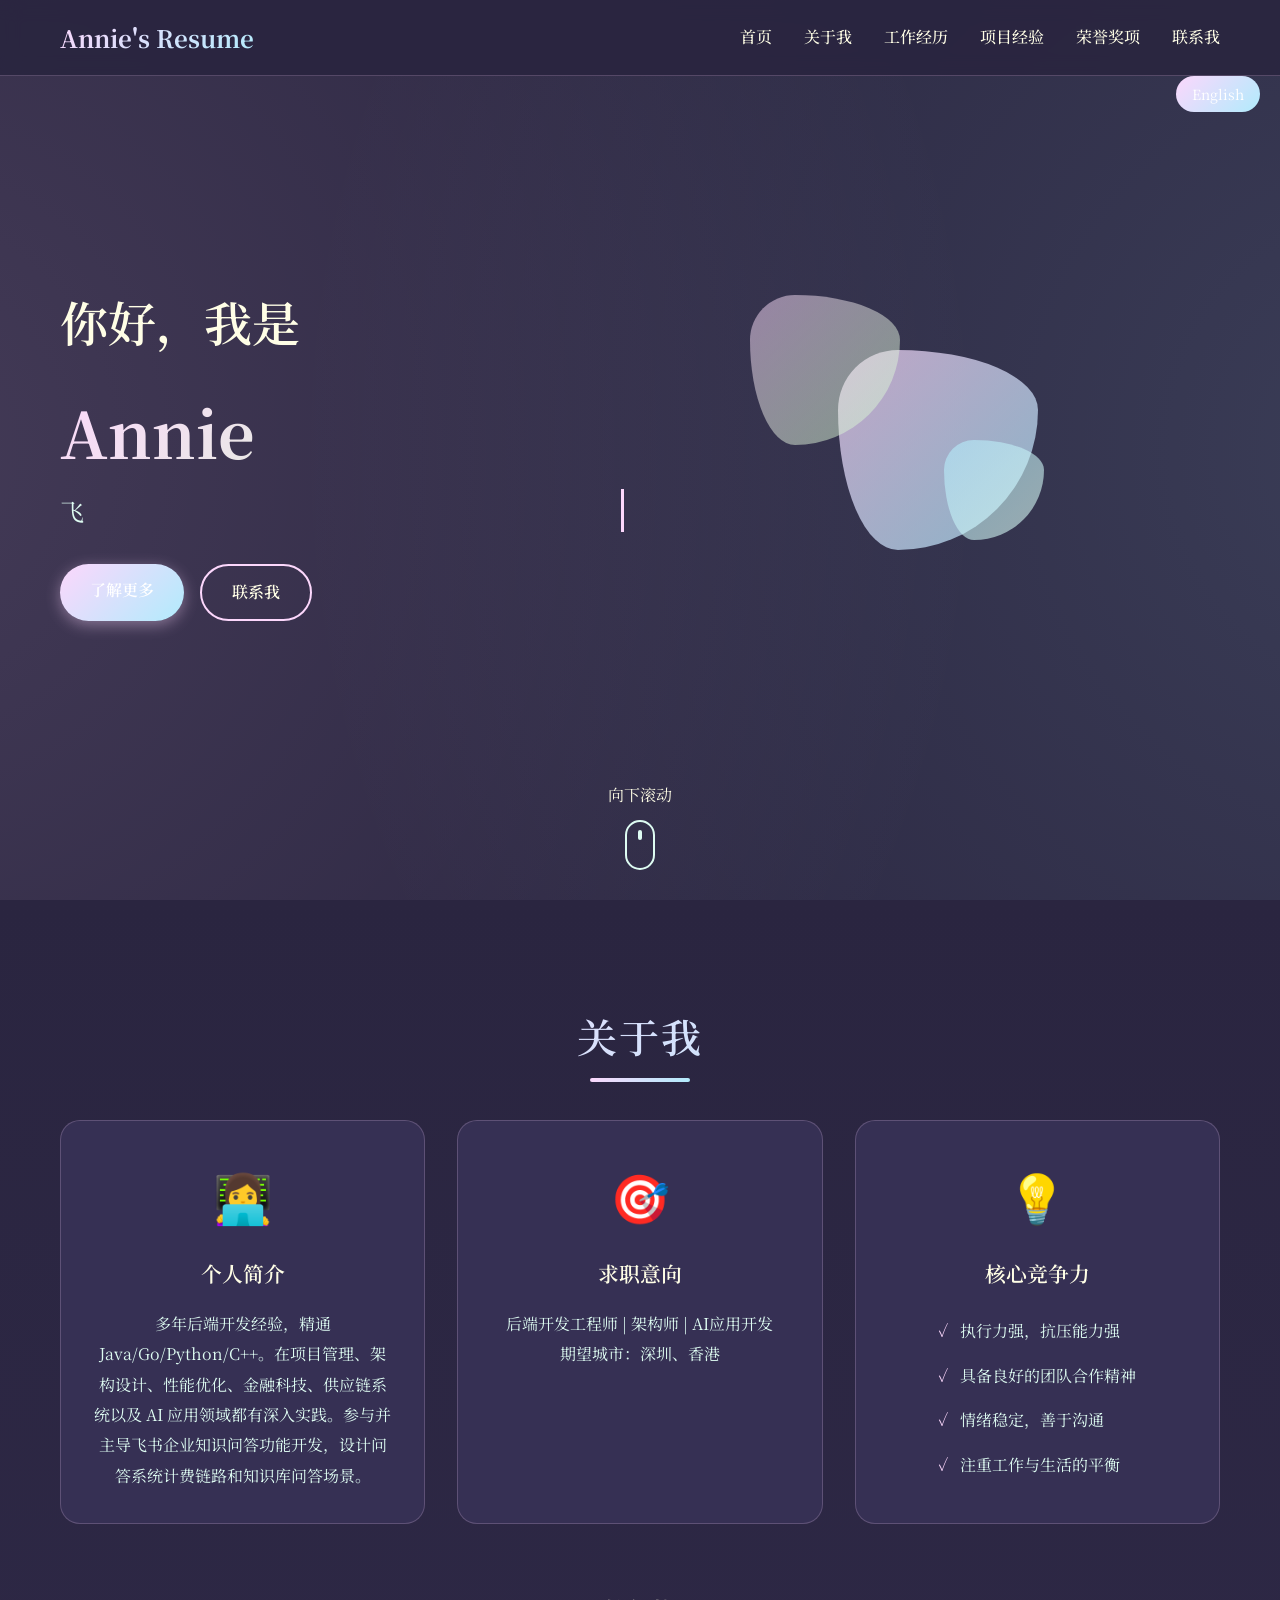
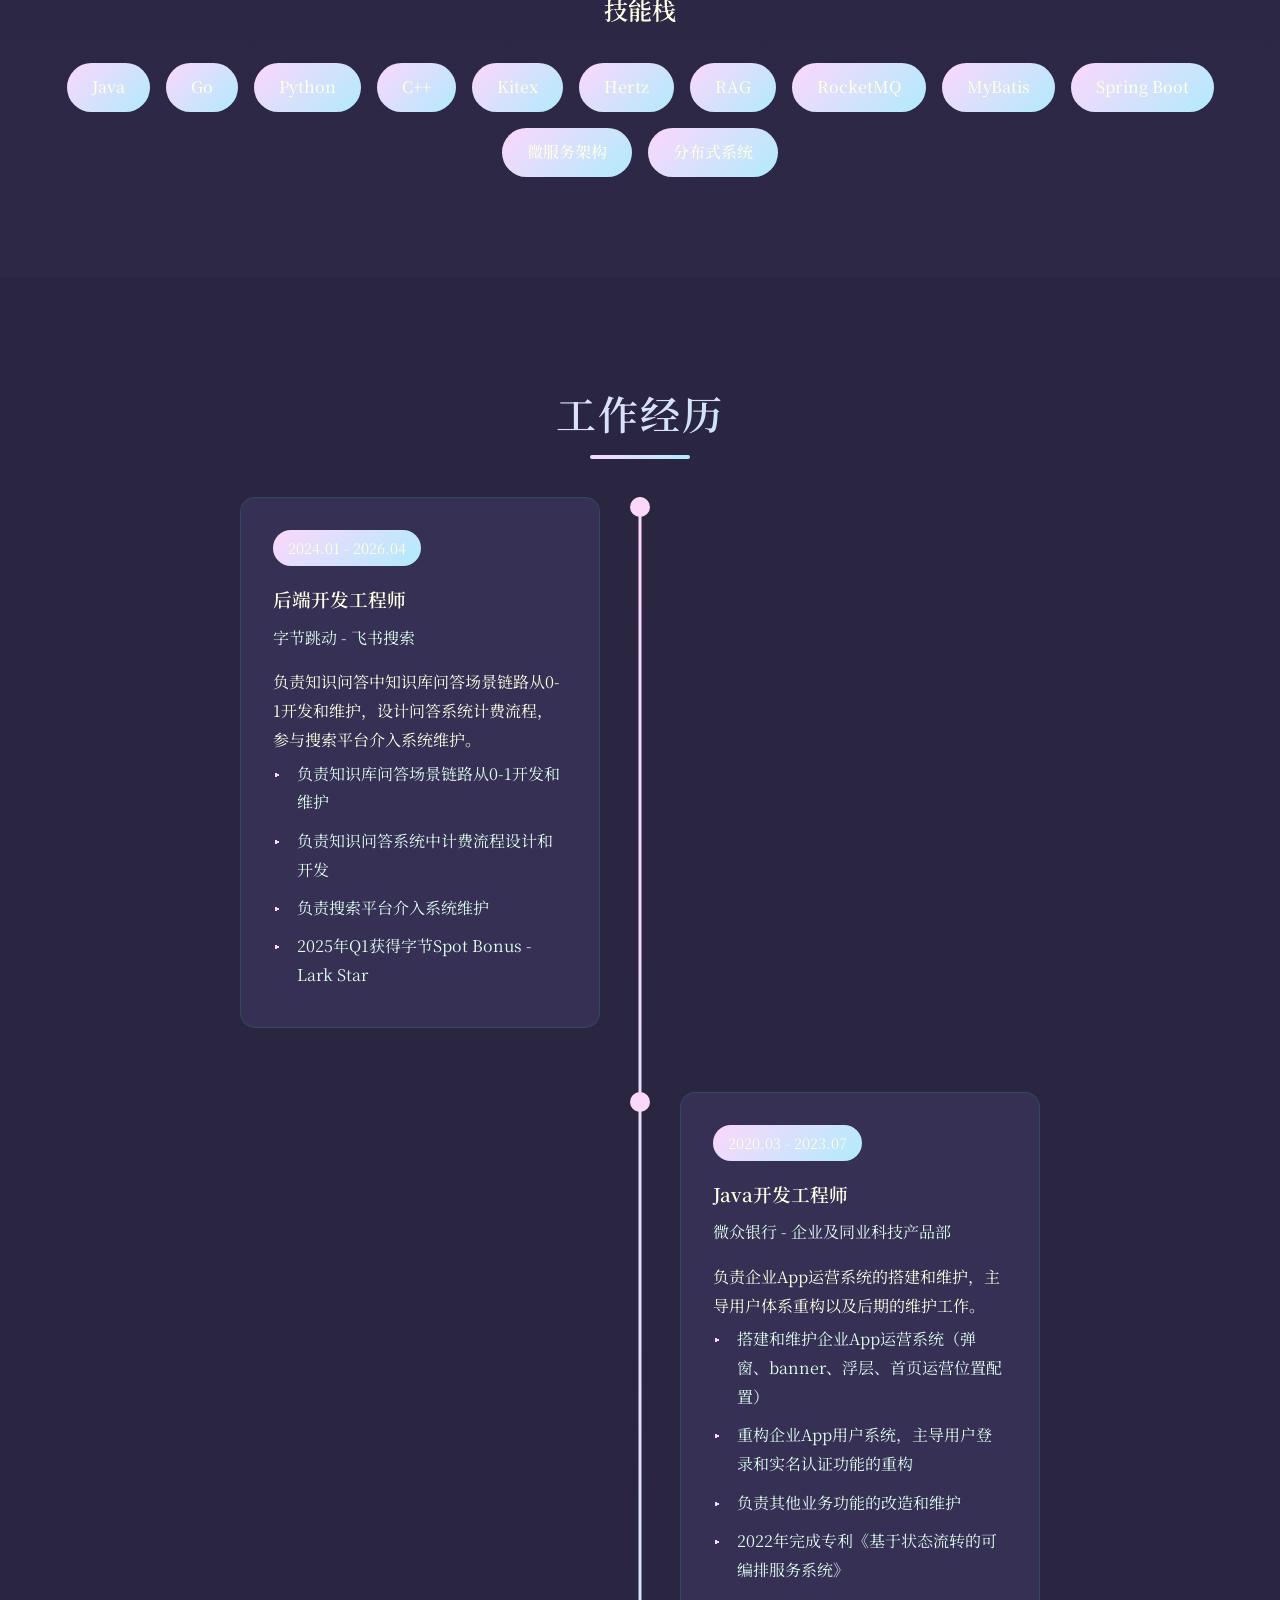
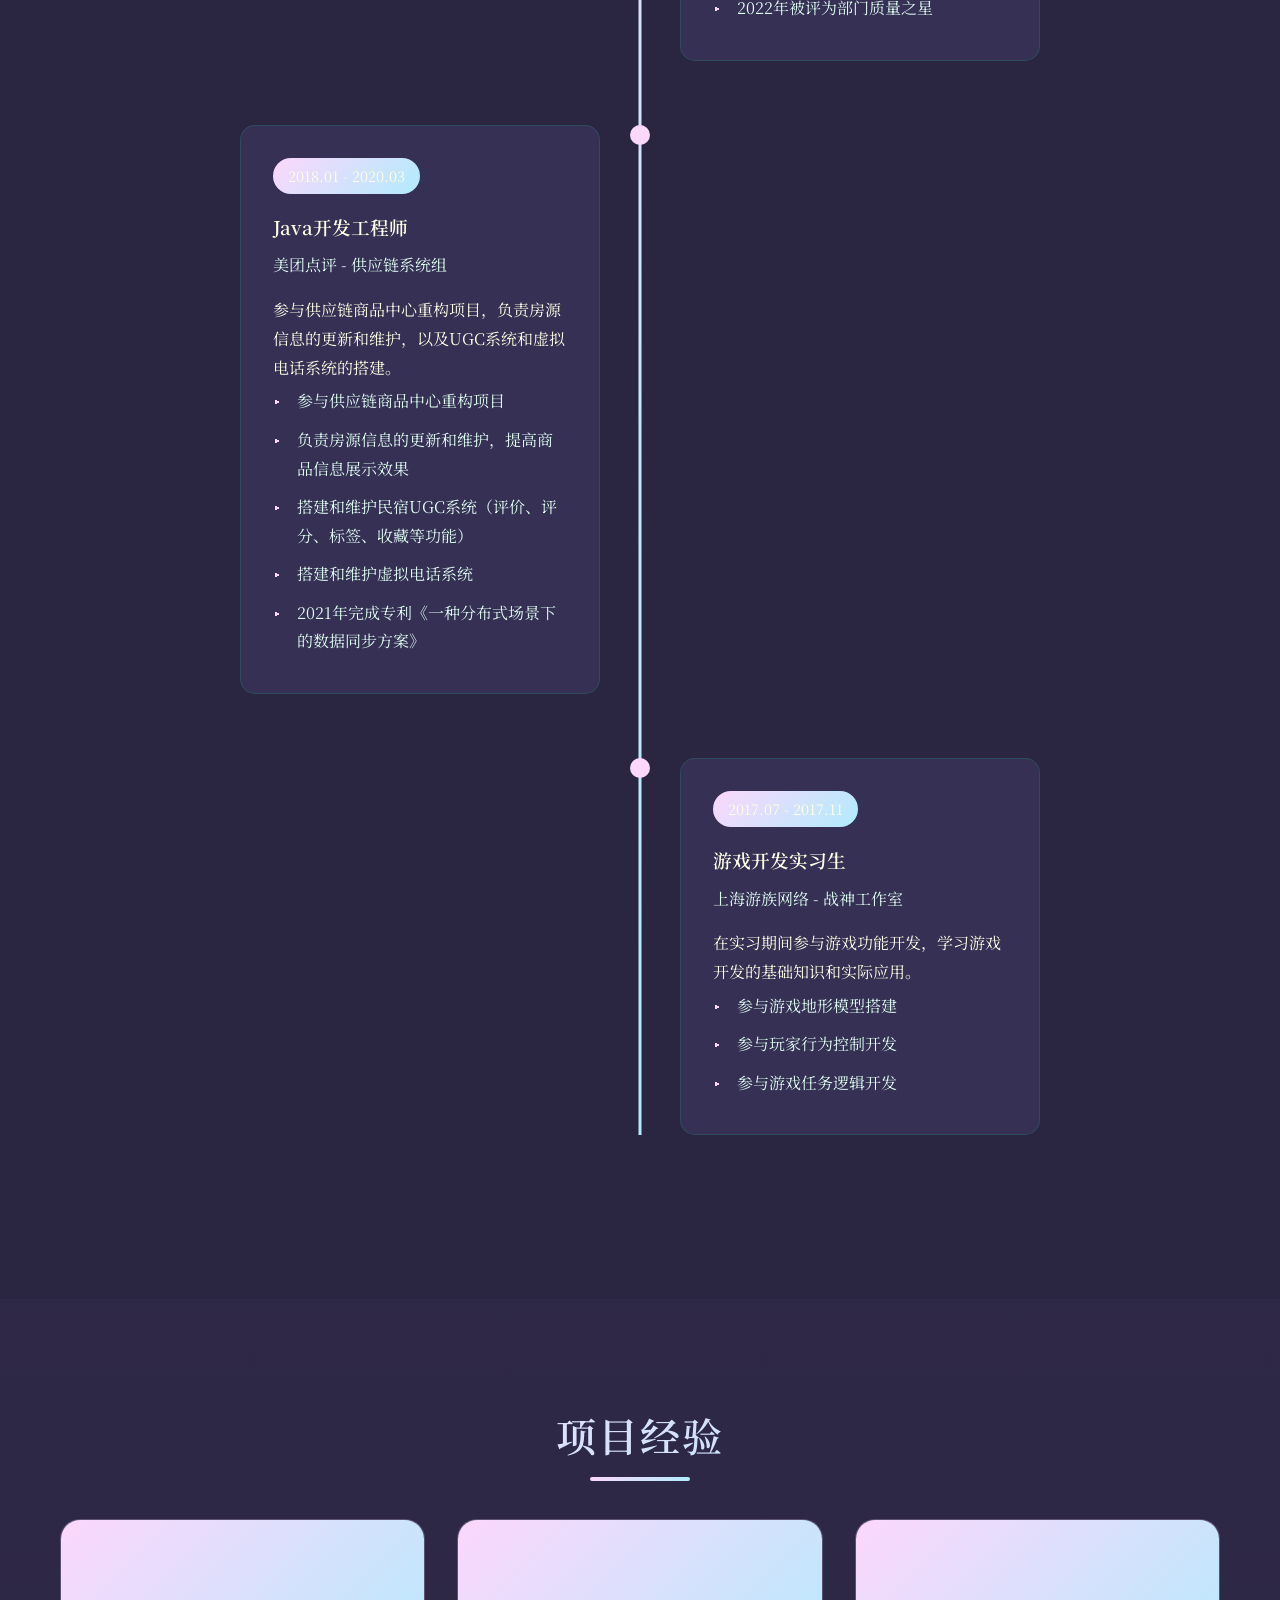
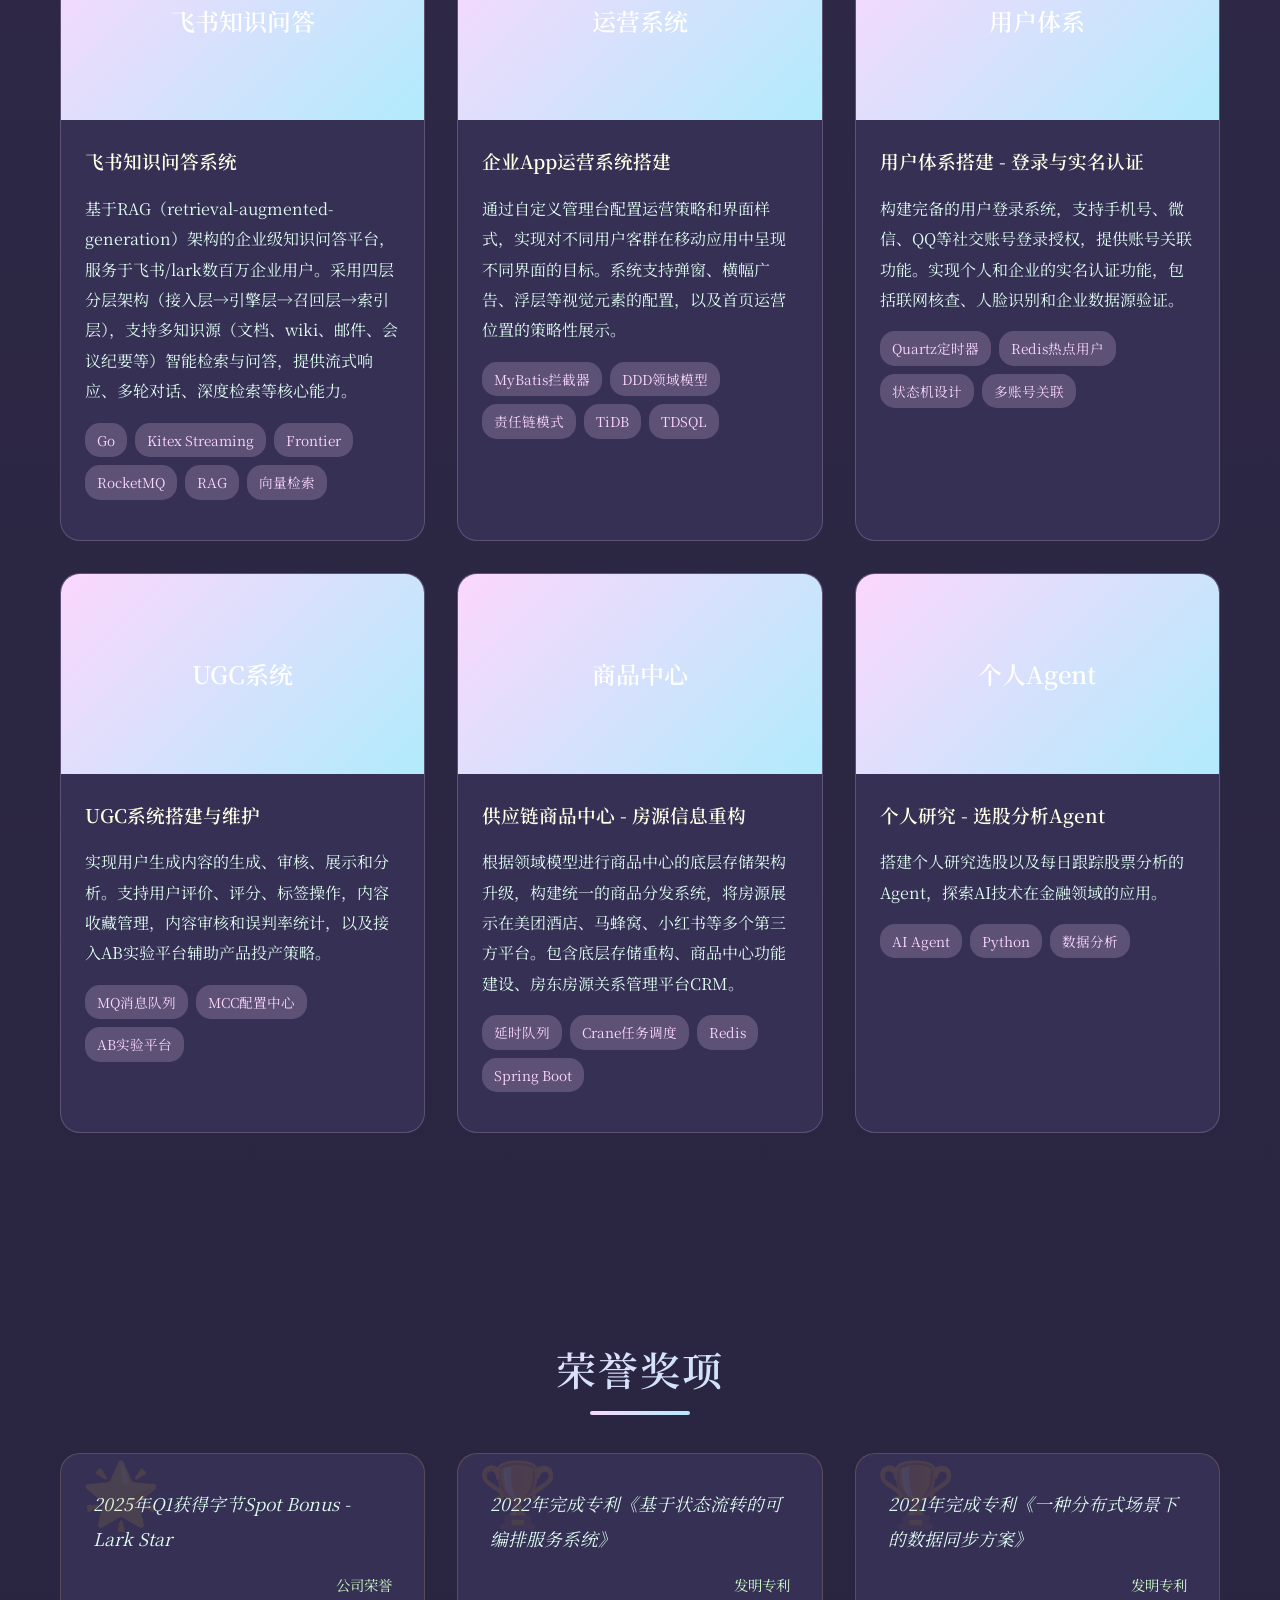
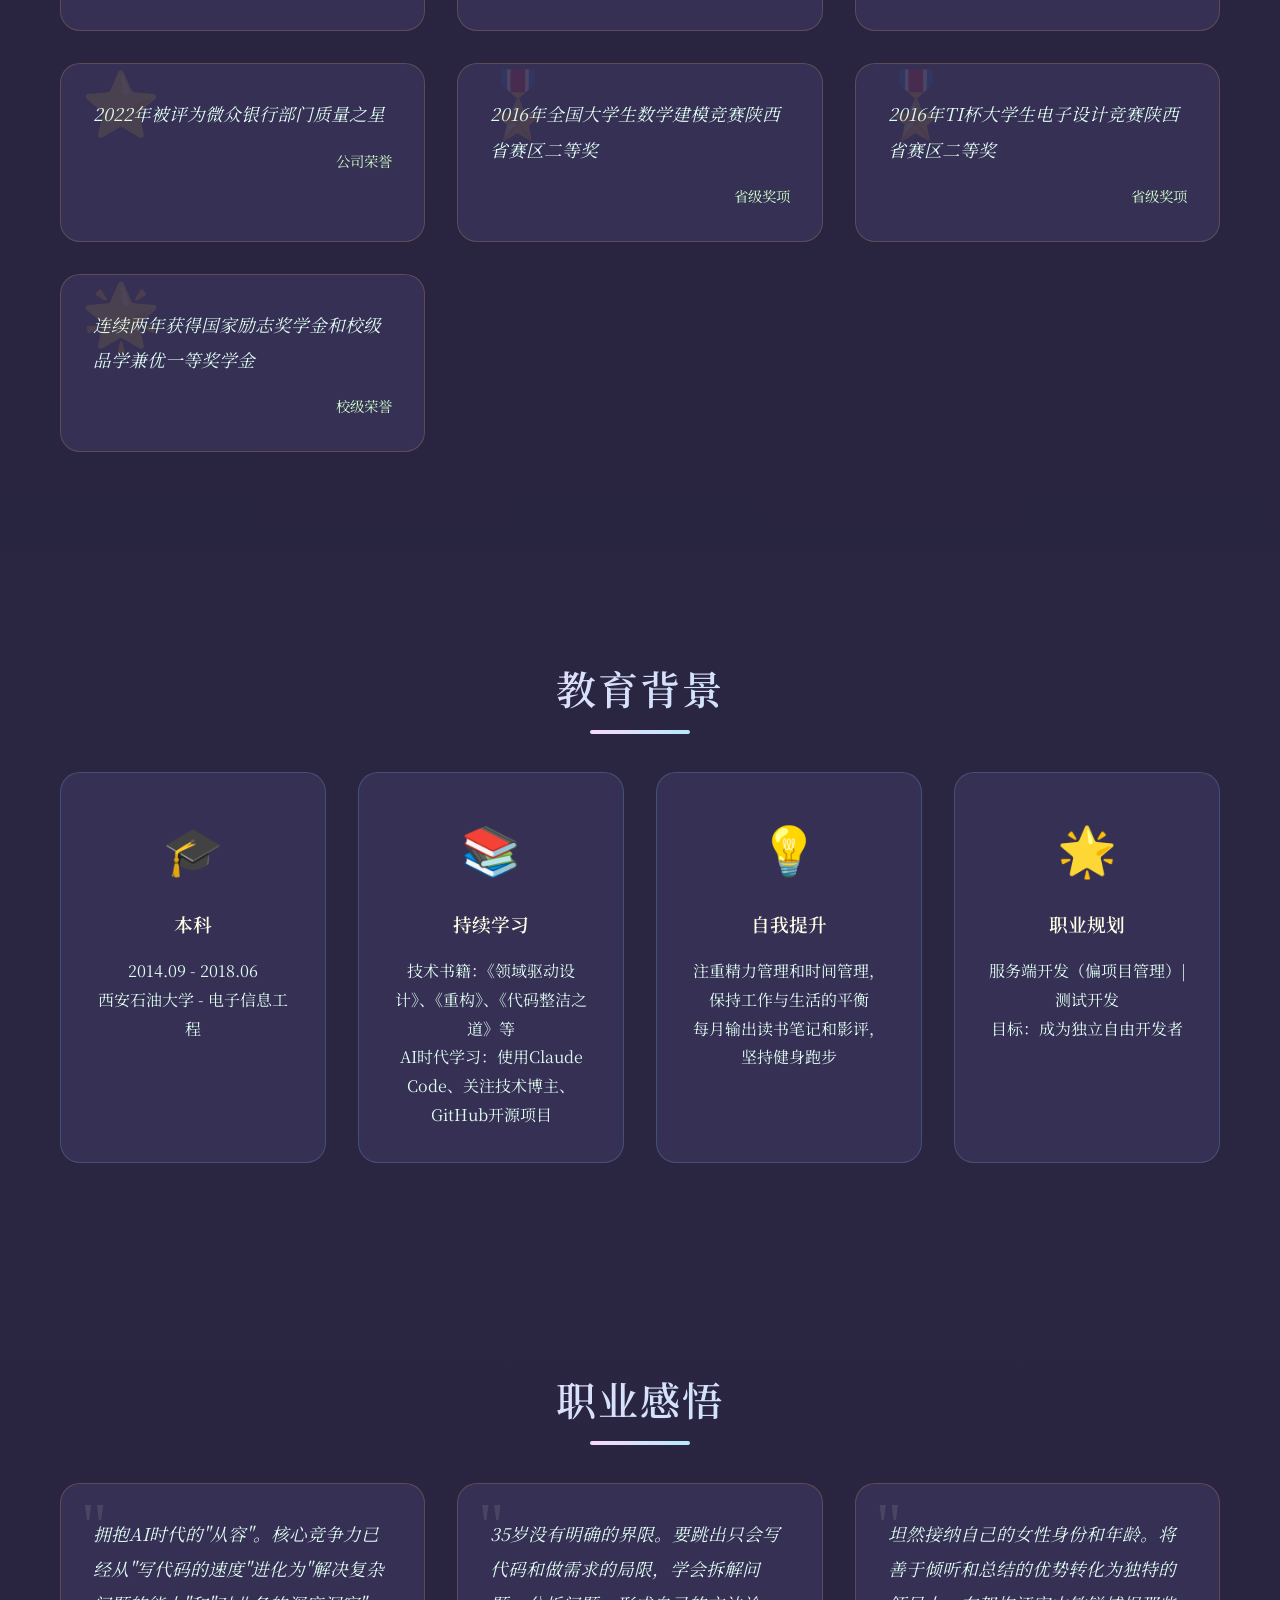
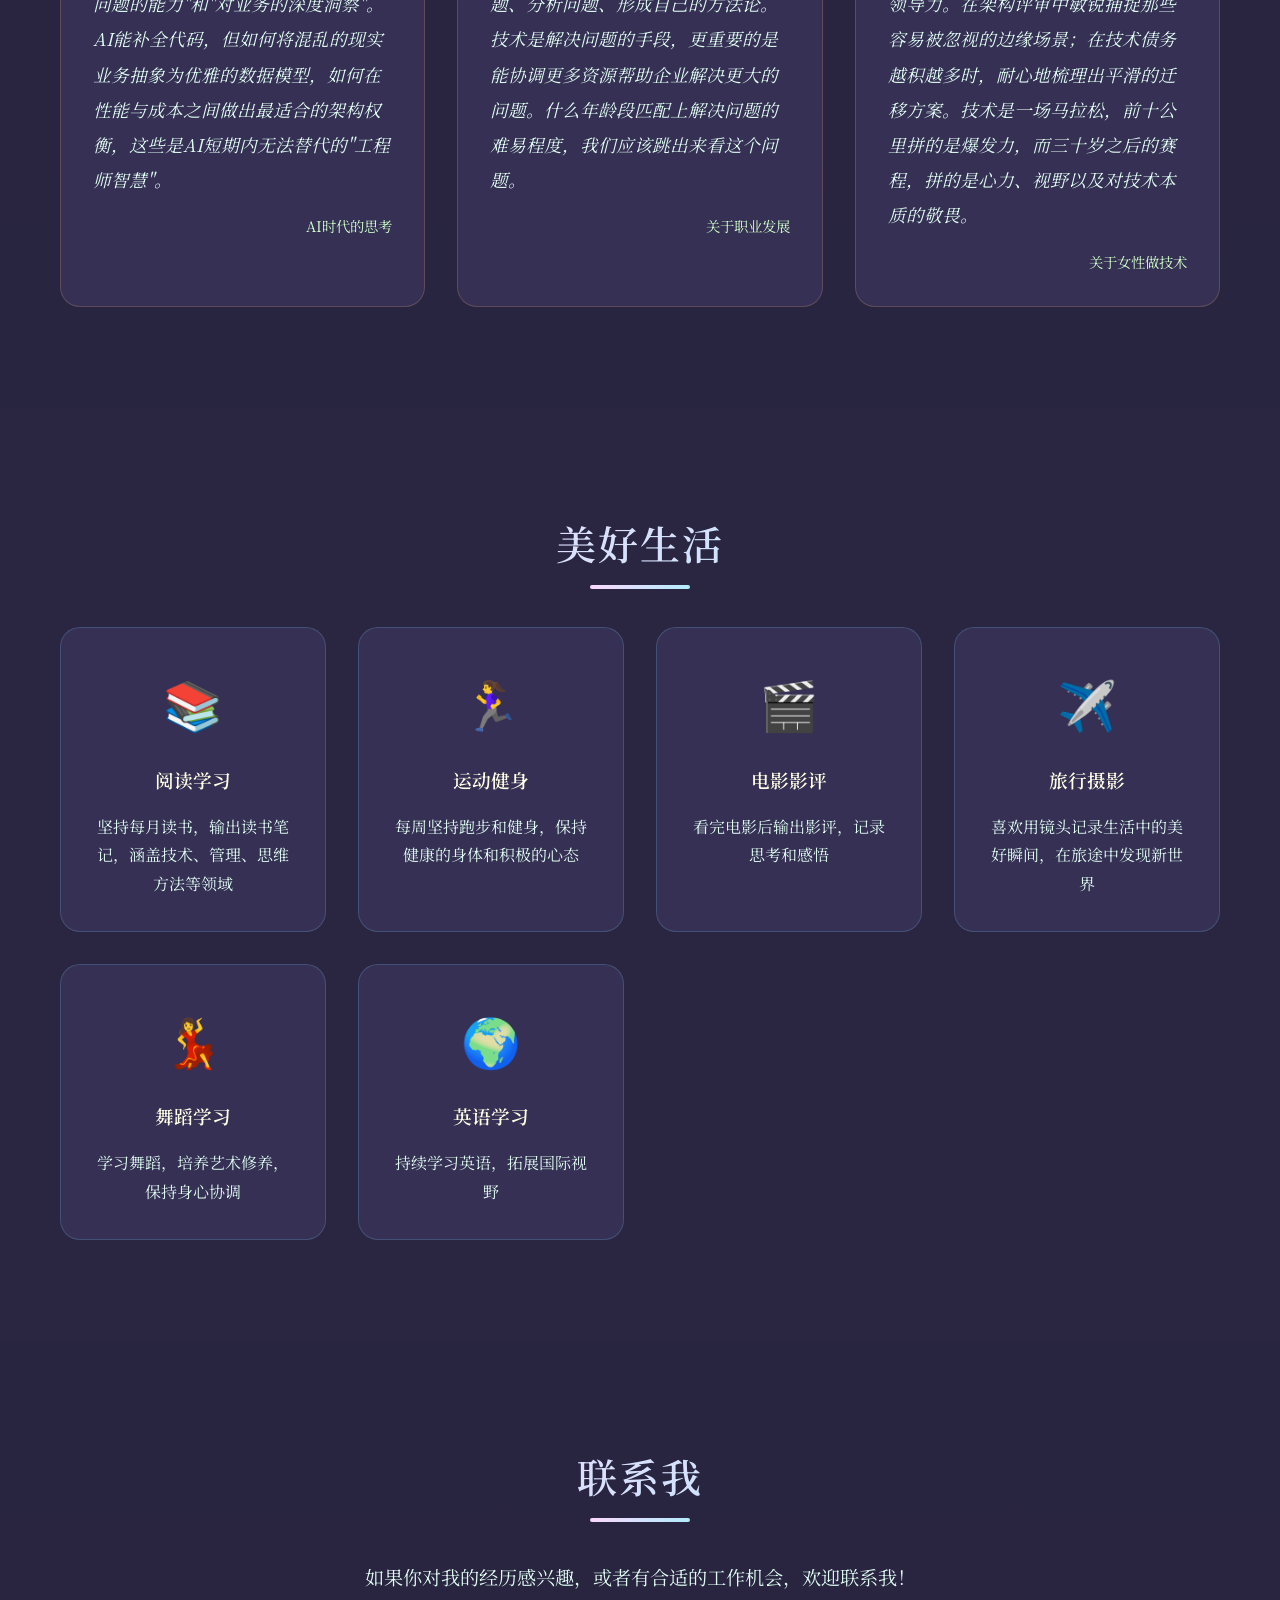
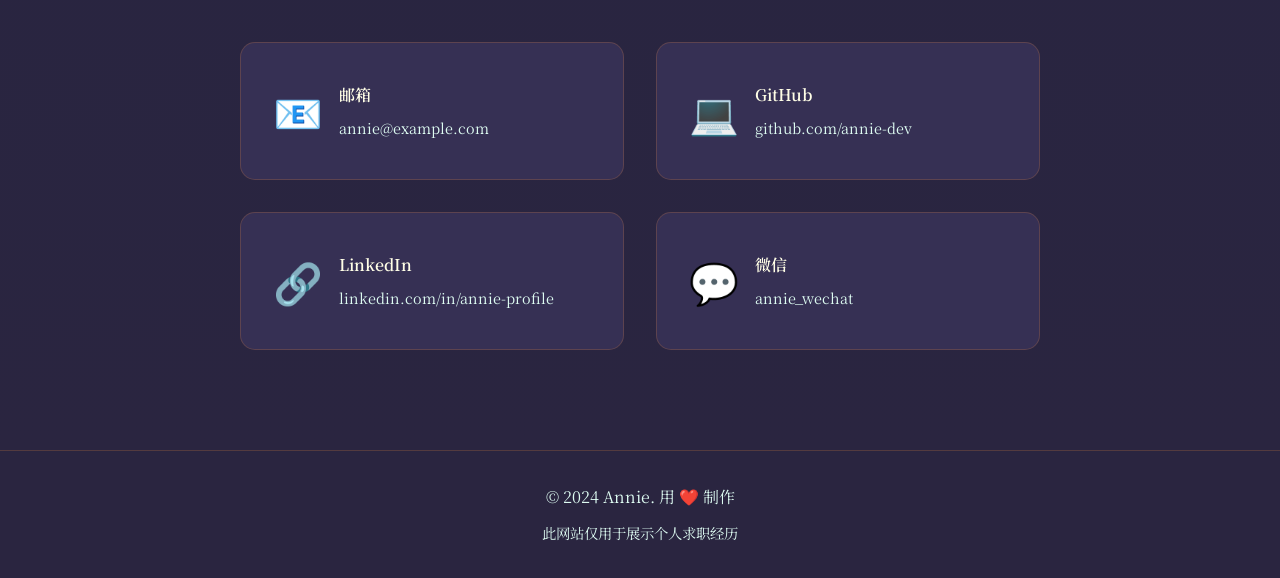
==== commit f2fd2efd: "Update: change to pastel ice cream colors and restore normal greeting style" ====
--- a/index.html
+++ b/index.html
@@ -57,9 +57,9 @@
     <section id="home" class="hero">
         <div class="hero-content">
             <div class="hero-text">
-                <h1 class="glitch terminal-text" data-text="$>">$></h1>
-                <h2 class="name-reveal">$> 自我介绍 --name "Annie" --role "Backend Developer"</h2>
-                <p class="typing-text">Java/Go | AI Applications | Enterprise Systems</p>
+                <h1 class="glitch" data-text="你好，我是">你好，我是</h1>
+                <h2 class="name-reveal">Annie</h2>
+                <p class="typing-text">多年后端开发经验 | Java/Go | AI应用 | 企业级系统</p>
                 <div class="hero-buttons">
                     <a href="#about" class="btn btn-primary">了解更多</a>
                     <a href="#contact" class="btn btn-secondary">联系我</a>
--- a/css/style.css
+++ b/css/style.css
@@ -1,16 +1,16 @@
-/* ==================== 全局样式 - 清爽冰淇淋色调 ==================== */
+/* ==================== 全局样式 - 冰淇淋配色 ==================== */
 :root {
-    /* 冰淇淋色调 - 粉蓝紫温柔配色 */
-    --primary-color: #f472b6;
-    --secondary-color: #a5b4fc;
-    --accent-color: #c4b5fd;
-    --dark-bg: #1e1b2e;
-    --card-bg: #2a2640;
-    --text-primary: #fdf4ff;
-    --text-secondary: #d8b4fe;
-    --gradient-1: linear-gradient(135deg, #f472b6, #a5b4fc);
-    --gradient-2: linear-gradient(135deg, #fb7185, #f472b6);
-    --gradient-3: linear-gradient(135deg, #818cf8, #a5b4fc);
+    /* 冰淇淋色调 - 柔和马卡龙色系 */
+    --primary-color: #FCD7FC;
+    --secondary-color: #B1EBFC;
+    --accent-color: #D0FFC9;
+    --dark-bg: #2a2540;
+    --card-bg: #363054;
+    --text-primary: #FFFEE6;
+    --text-secondary: #DEFCF2;
+    --gradient-1: linear-gradient(135deg, #FCD7FC, #B1EBFC);
+    --gradient-2: linear-gradient(135deg, #FCD7FC, #D0FFC9);
+    --gradient-3: linear-gradient(135deg, #B1EBFC, #DEFCF2);
 }
 
 * {
@@ -101,10 +101,10 @@
     position: fixed;
     top: 0;
     width: 100%;
-    background: rgba(30, 27, 46, 0.9);
+    background: rgba(42, 37, 64, 0.9);
     backdrop-filter: blur(10px);
     z-index: 1000;
-    border-bottom: 1px solid rgba(244, 114, 182, 0.2);
+    border-bottom: 1px solid rgba(252, 215, 252, 0.2);
 }
 
 .nav-container {
@@ -187,8 +187,8 @@
     left: -50%;
     width: 200%;
     height: 200%;
-    background: radial-gradient(circle at 20% 50%, rgba(244, 114, 182, 0.12), transparent 50%),
-                radial-gradient(circle at 80% 50%, rgba(165, 180, 252, 0.12), transparent 50%);
+    background: radial-gradient(circle at 20% 50%, rgba(252, 215, 252, 0.12), transparent 50%),
+                radial-gradient(circle at 80% 50%, rgba(177, 235, 252, 0.12), transparent 50%);
     animation: rotate 30s linear infinite;
 }
 
@@ -228,34 +228,13 @@
 }
 
 .name-reveal {
-    font-size: 2.5rem;
+    font-size: 4rem;
     background: var(--gradient-2);
     -webkit-background-clip: text;
     -webkit-text-fill-color: transparent;
     background-clip: text;
     animation: fadeInUp 1s ease;
     font-weight: 700;
-    font-family: 'Courier New', 'Monaco', 'Consolas', monospace;
-    line-height: 1.6;
-}
-
-/* 终端风格文字 */
-.terminal-text {
-    font-family: 'Courier New', 'Monaco', 'Consolas', monospace;
-    font-size: 2rem;
-    color: var(--primary-color);
-}
-
-/* 终端光标效果 */
-.terminal-text::after {
-    content: '█';
-    animation: blinkCursor 1s infinite;
-    margin-left: 5px;
-}
-
-@keyframes blinkCursor {
-    0%, 50% { opacity: 1; }
-    51%, 100% { opacity: 0; }
 }
 
 @keyframes fadeInUp {
@@ -306,12 +285,12 @@
 .btn-primary {
     background: var(--gradient-1);
     color: white;
-    box-shadow: 0 4px 15px rgba(244, 114, 182, 0.4);
+    box-shadow: 0 4px 15px rgba(252, 215, 252, 0.4);
 }
 
 .btn-primary:hover {
     transform: translateY(-3px);
-    box-shadow: 0 6px 20px rgba(244, 114, 182, 0.6);
+    box-shadow: 0 6px 20px rgba(252, 215, 252, 0.6);
 }
 
 .btn-secondary {
@@ -425,7 +404,7 @@
 /* ==================== 关于我 ==================== */
 .about {
     padding: 100px 0;
-    background: linear-gradient(180deg, var(--dark-bg) 0%, rgba(42, 38, 64, 0.3) 100%);
+    background: linear-gradient(180deg, var(--dark-bg) 0%, rgba(54, 48, 84, 0.3) 100%);
 }
 
 .about-content {
@@ -441,7 +420,7 @@
     border-radius: 20px;
     text-align: center;
     transition: all 0.3s ease;
-    border: 1px solid rgba(244, 114, 182, 0.2);
+    border: 1px solid rgba(252, 215, 252, 0.2);
     position: relative;
     overflow: hidden;
 }
@@ -460,7 +439,7 @@
 
 .about-card:hover {
     transform: translateY(-10px);
-    box-shadow: 0 20px 40px rgba(244, 114, 182, 0.3);
+    box-shadow: 0 20px 40px rgba(252, 215, 252, 0.3);
 }
 
 .about-card:hover::before {
@@ -641,7 +620,7 @@
 /* ==================== 项目经验 ==================== */
 .projects {
     padding: 100px 0;
-    background: linear-gradient(180deg, rgba(42, 38, 64, 0.3) 0%, var(--dark-bg) 100%);
+    background: linear-gradient(180deg, rgba(54, 48, 84, 0.3) 0%, var(--dark-bg) 100%);
 }
 
 .projects-grid {
@@ -654,13 +633,13 @@
     background: var(--card-bg);
     border-radius: 20px;
     overflow: hidden;
-    border: 1px solid rgba(244, 114, 182, 0.2);
+    border: 1px solid rgba(252, 215, 252, 0.2);
     transition: all 0.3s ease;
 }
 
 .project-card:hover {
     transform: translateY(-10px);
-    box-shadow: 0 20px 40px rgba(244, 114, 182, 0.3);
+    box-shadow: 0 20px 40px rgba(252, 215, 252, 0.3);
 }
 
 .project-image {
@@ -703,7 +682,7 @@
 }
 
 .project-tech span {
-    background: rgba(244, 114, 182, 0.2);
+    background: rgba(252, 215, 252, 0.2);
     padding: 5px 12px;
     border-radius: 15px;
     font-size: 0.85rem;
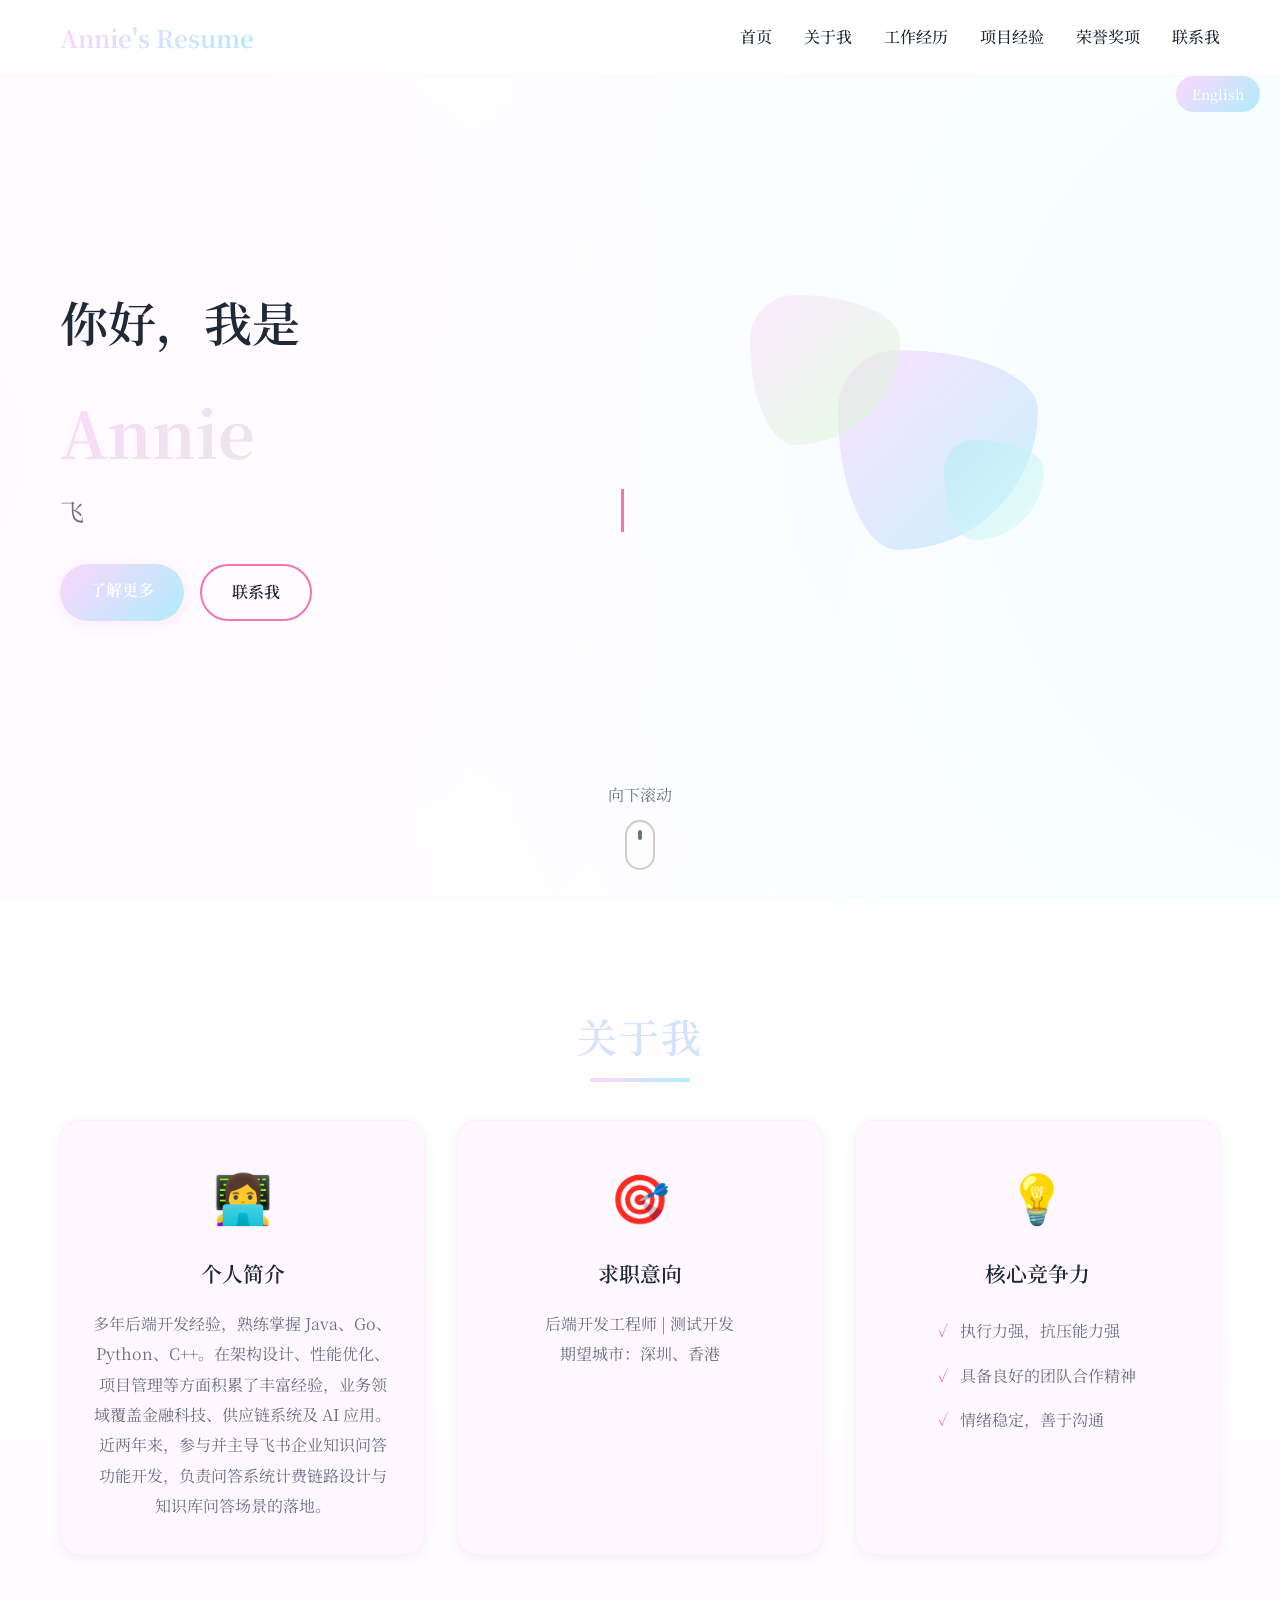
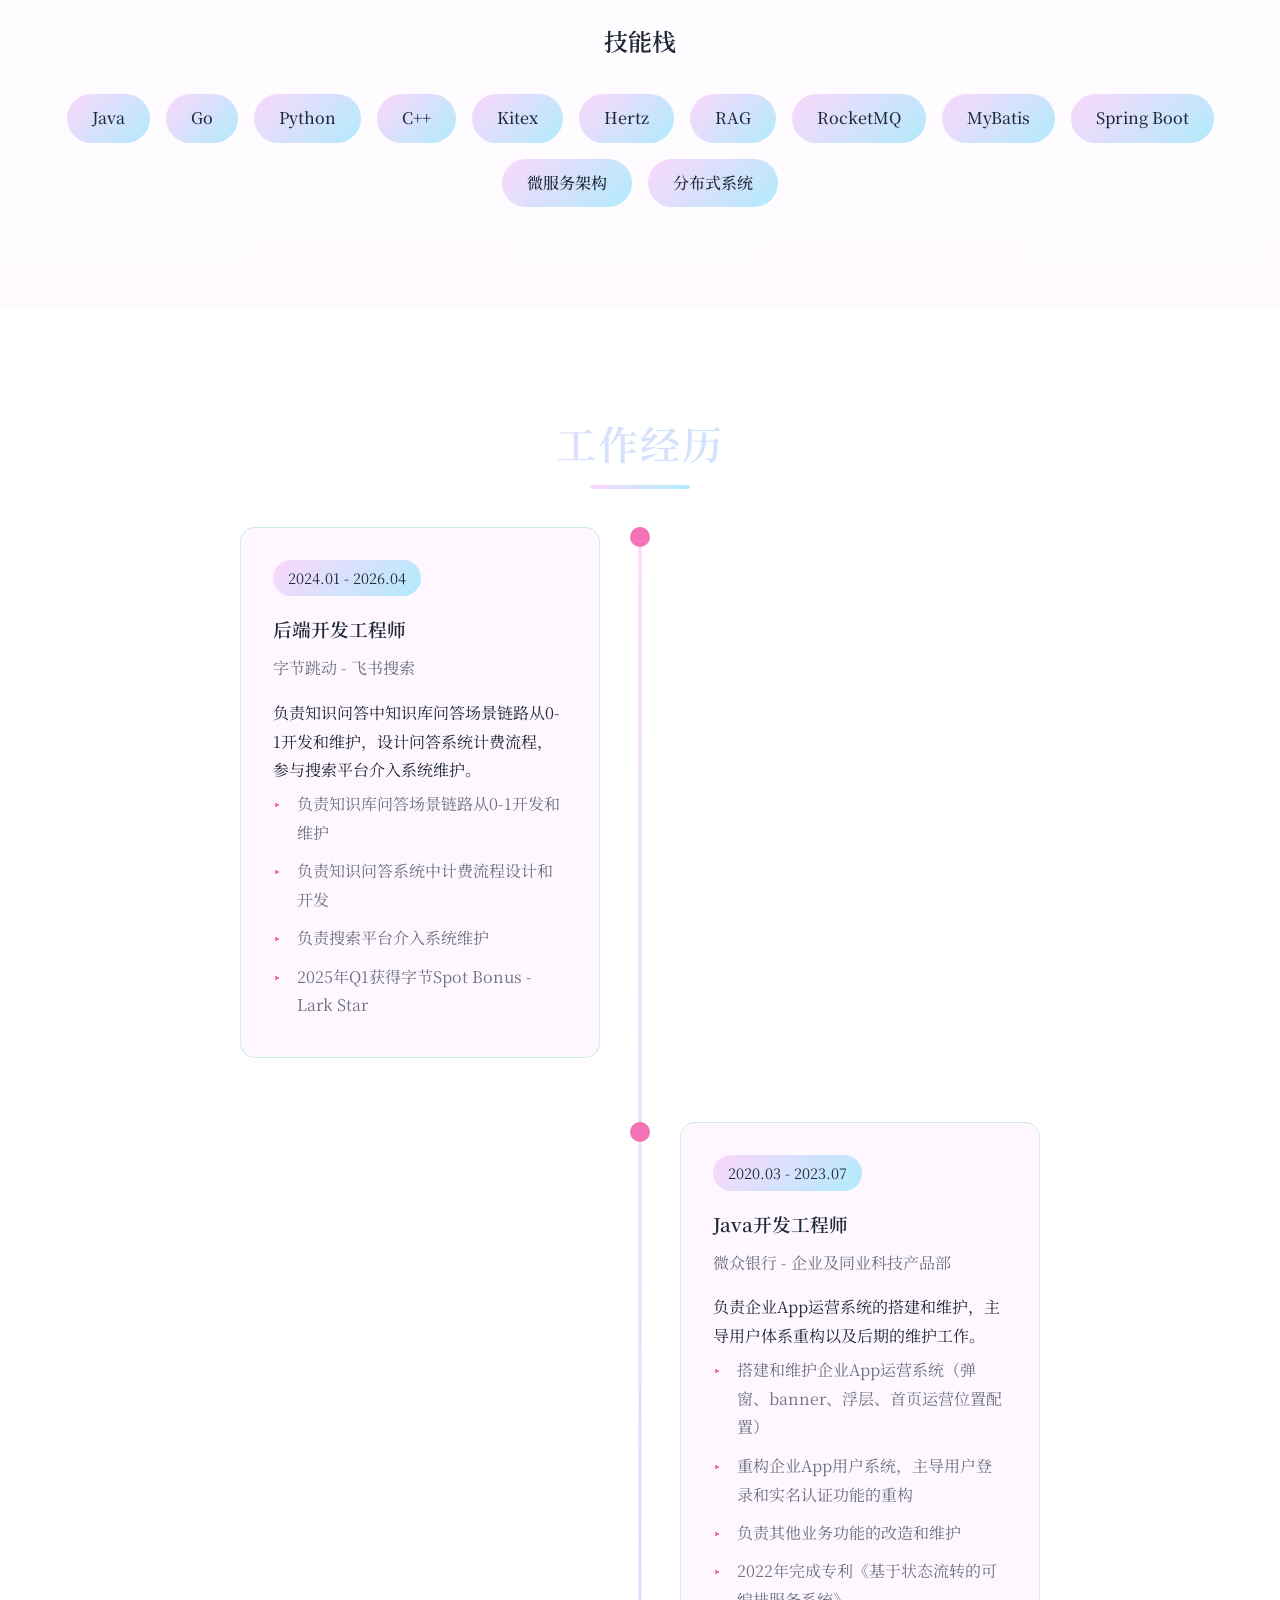
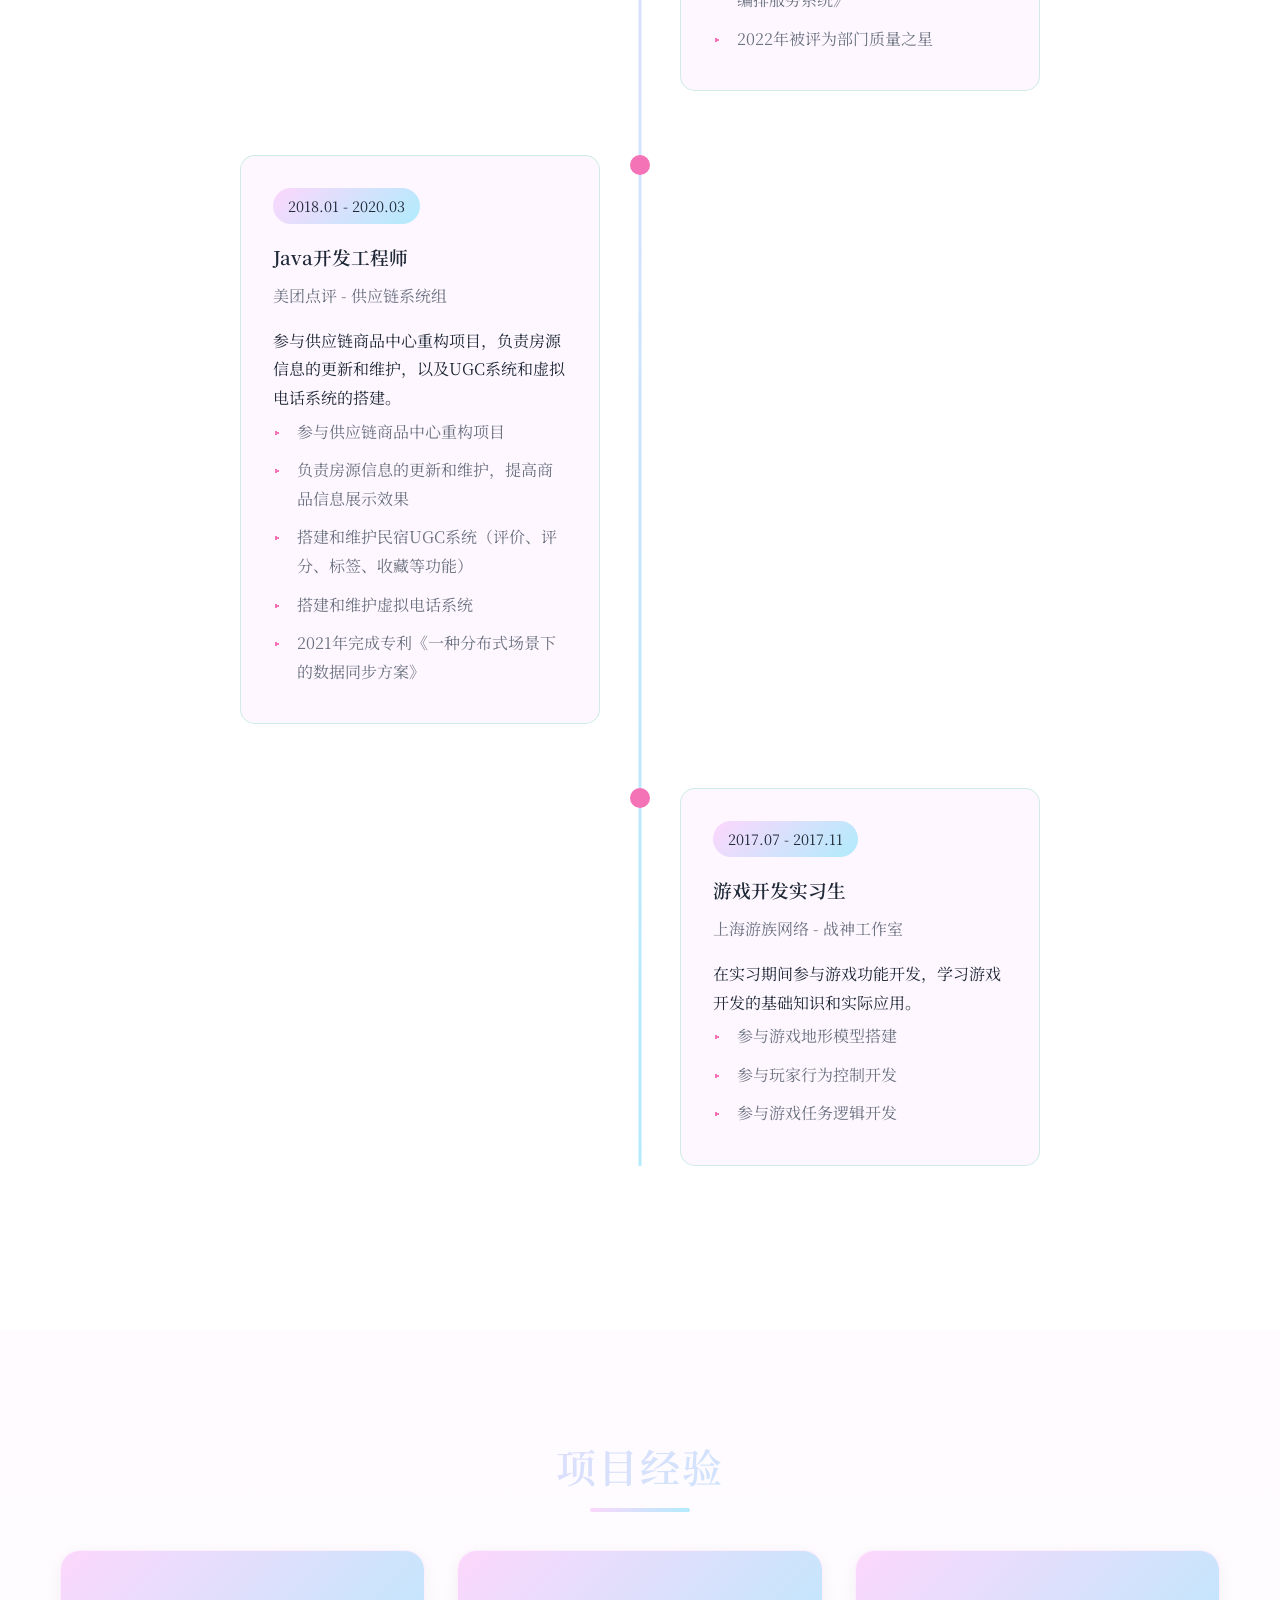
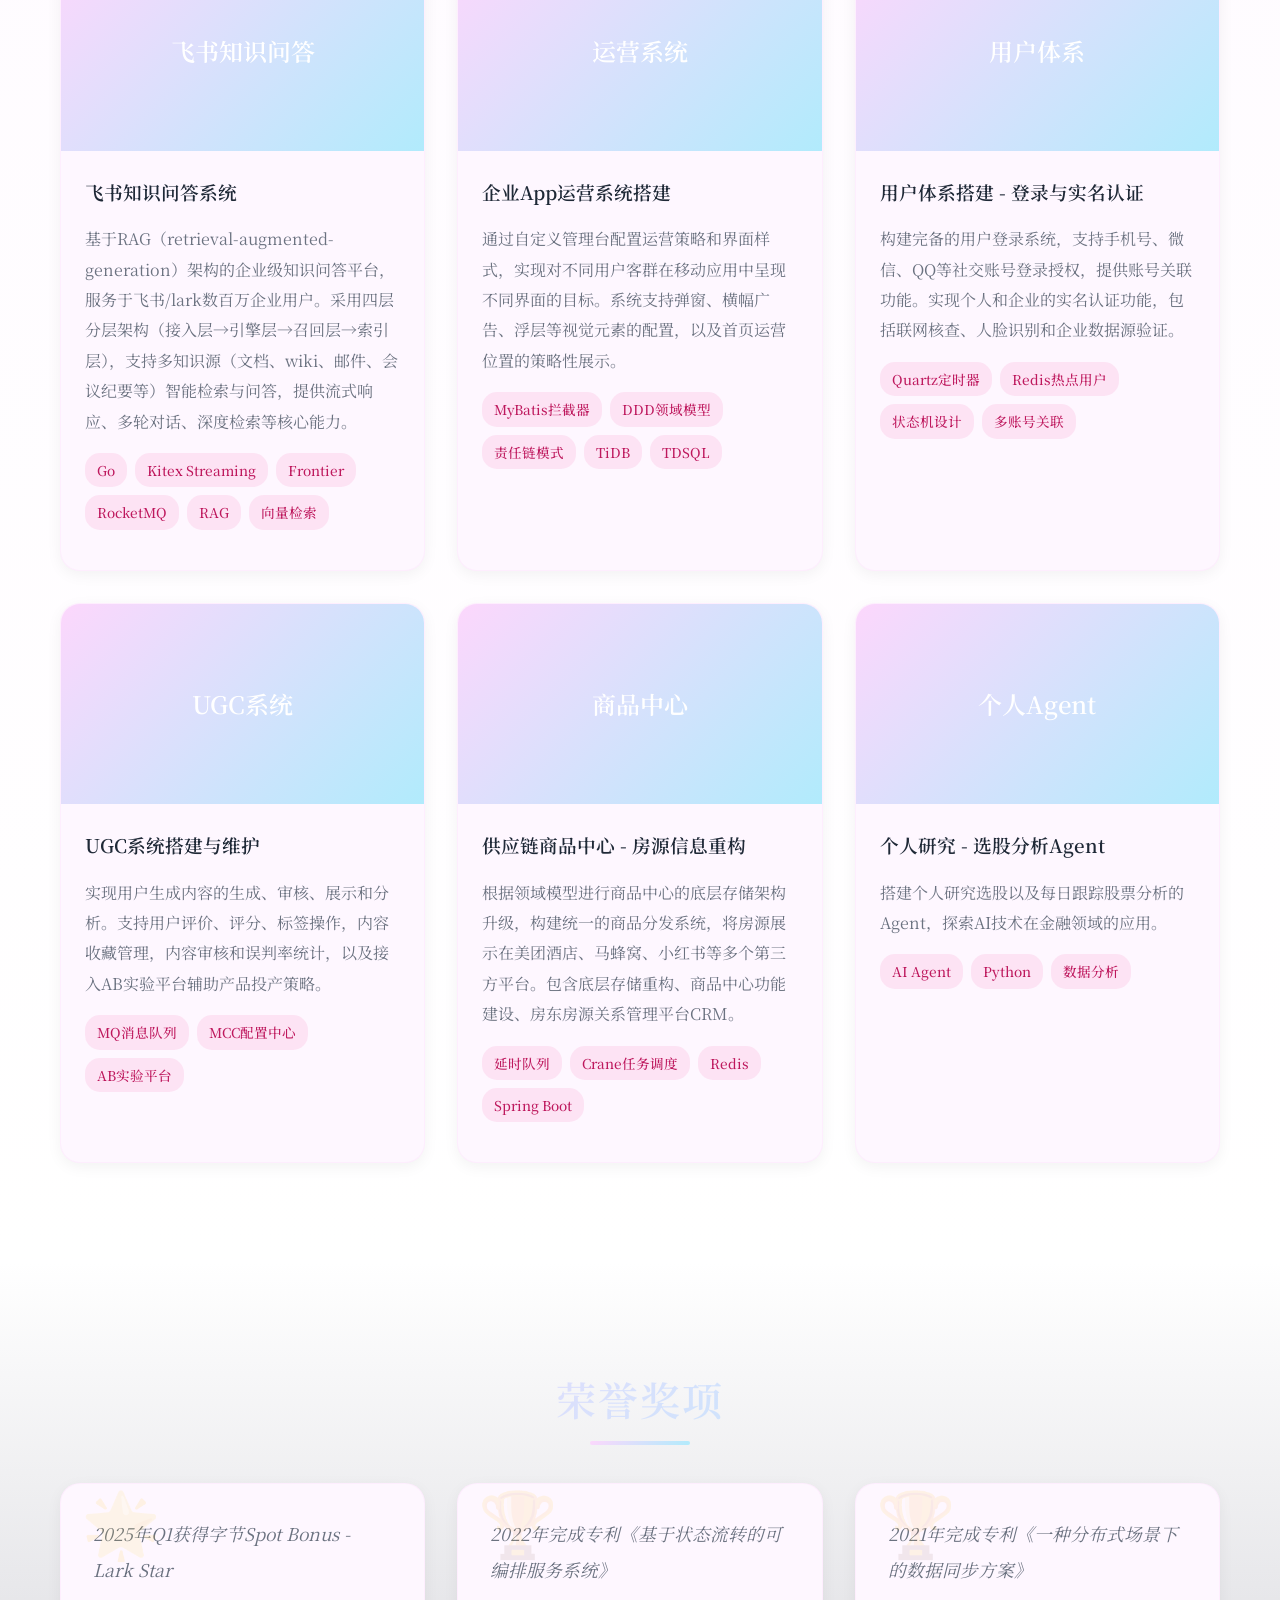
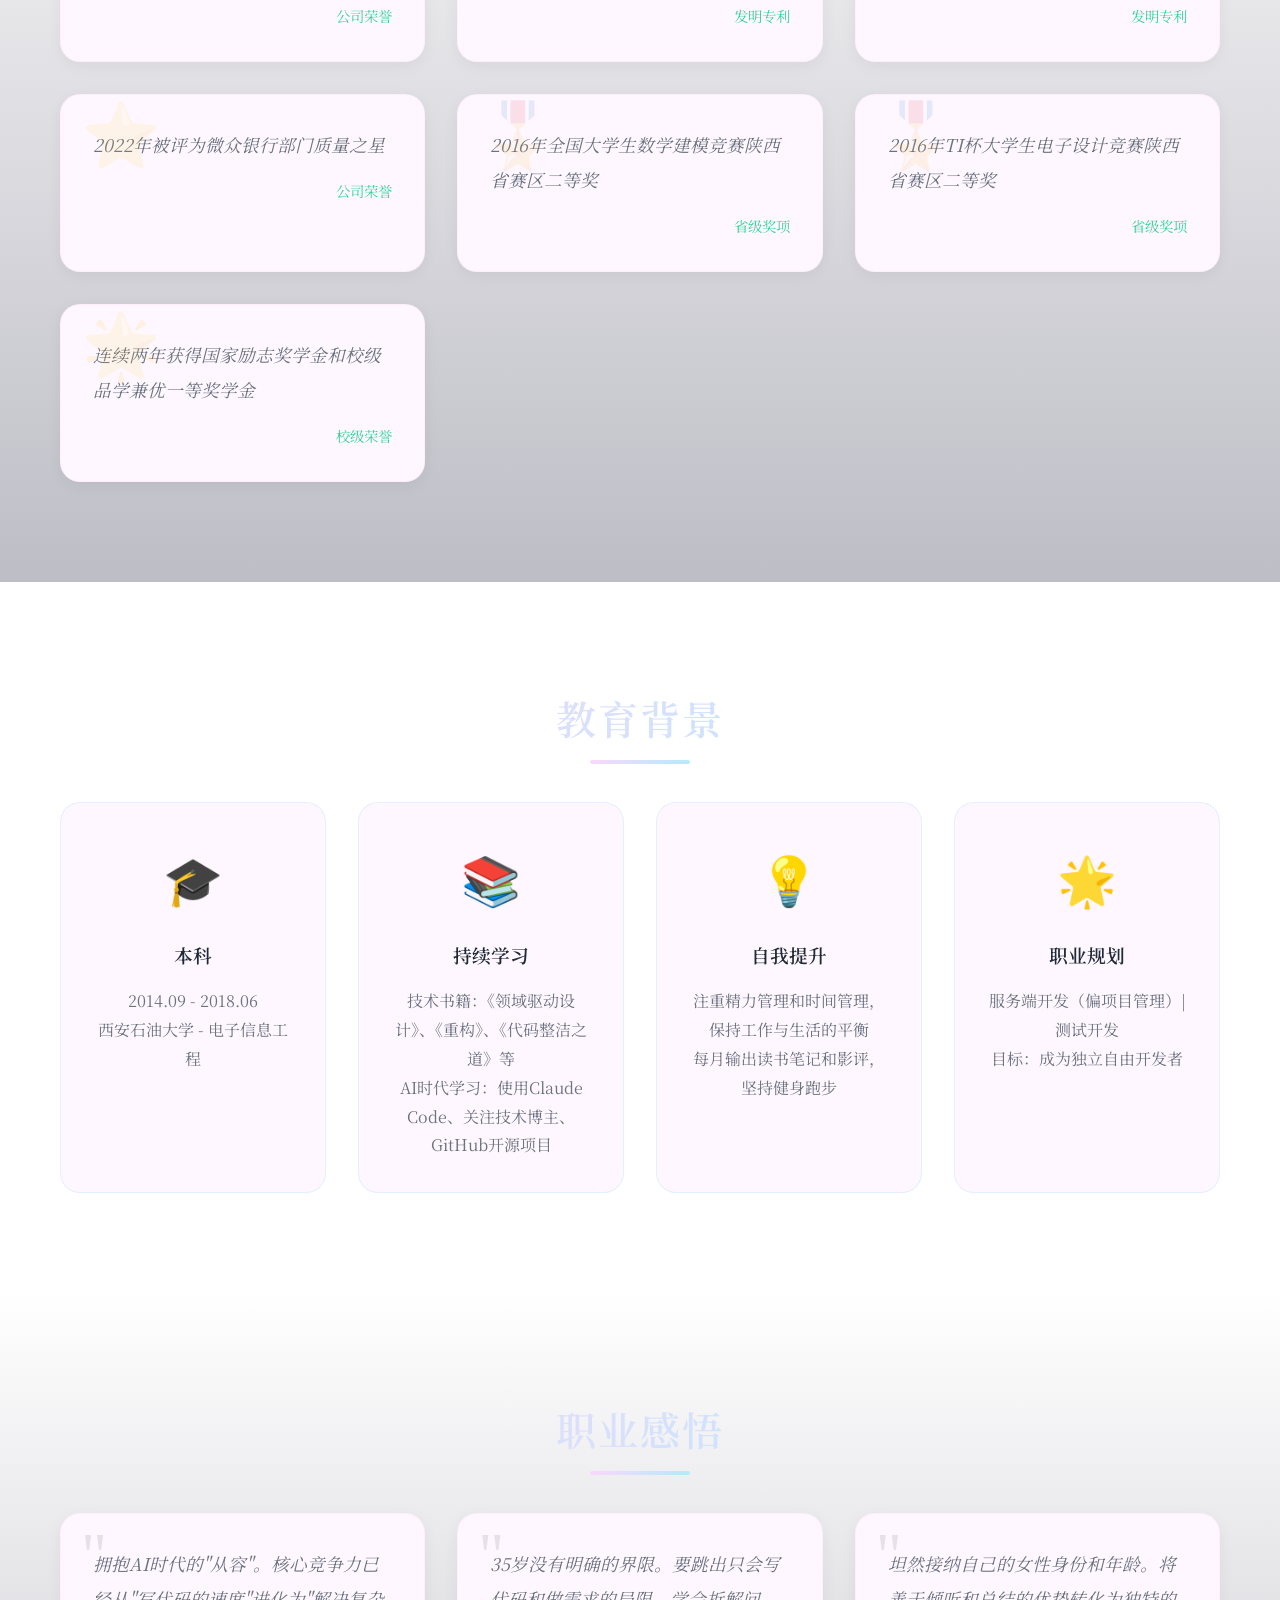
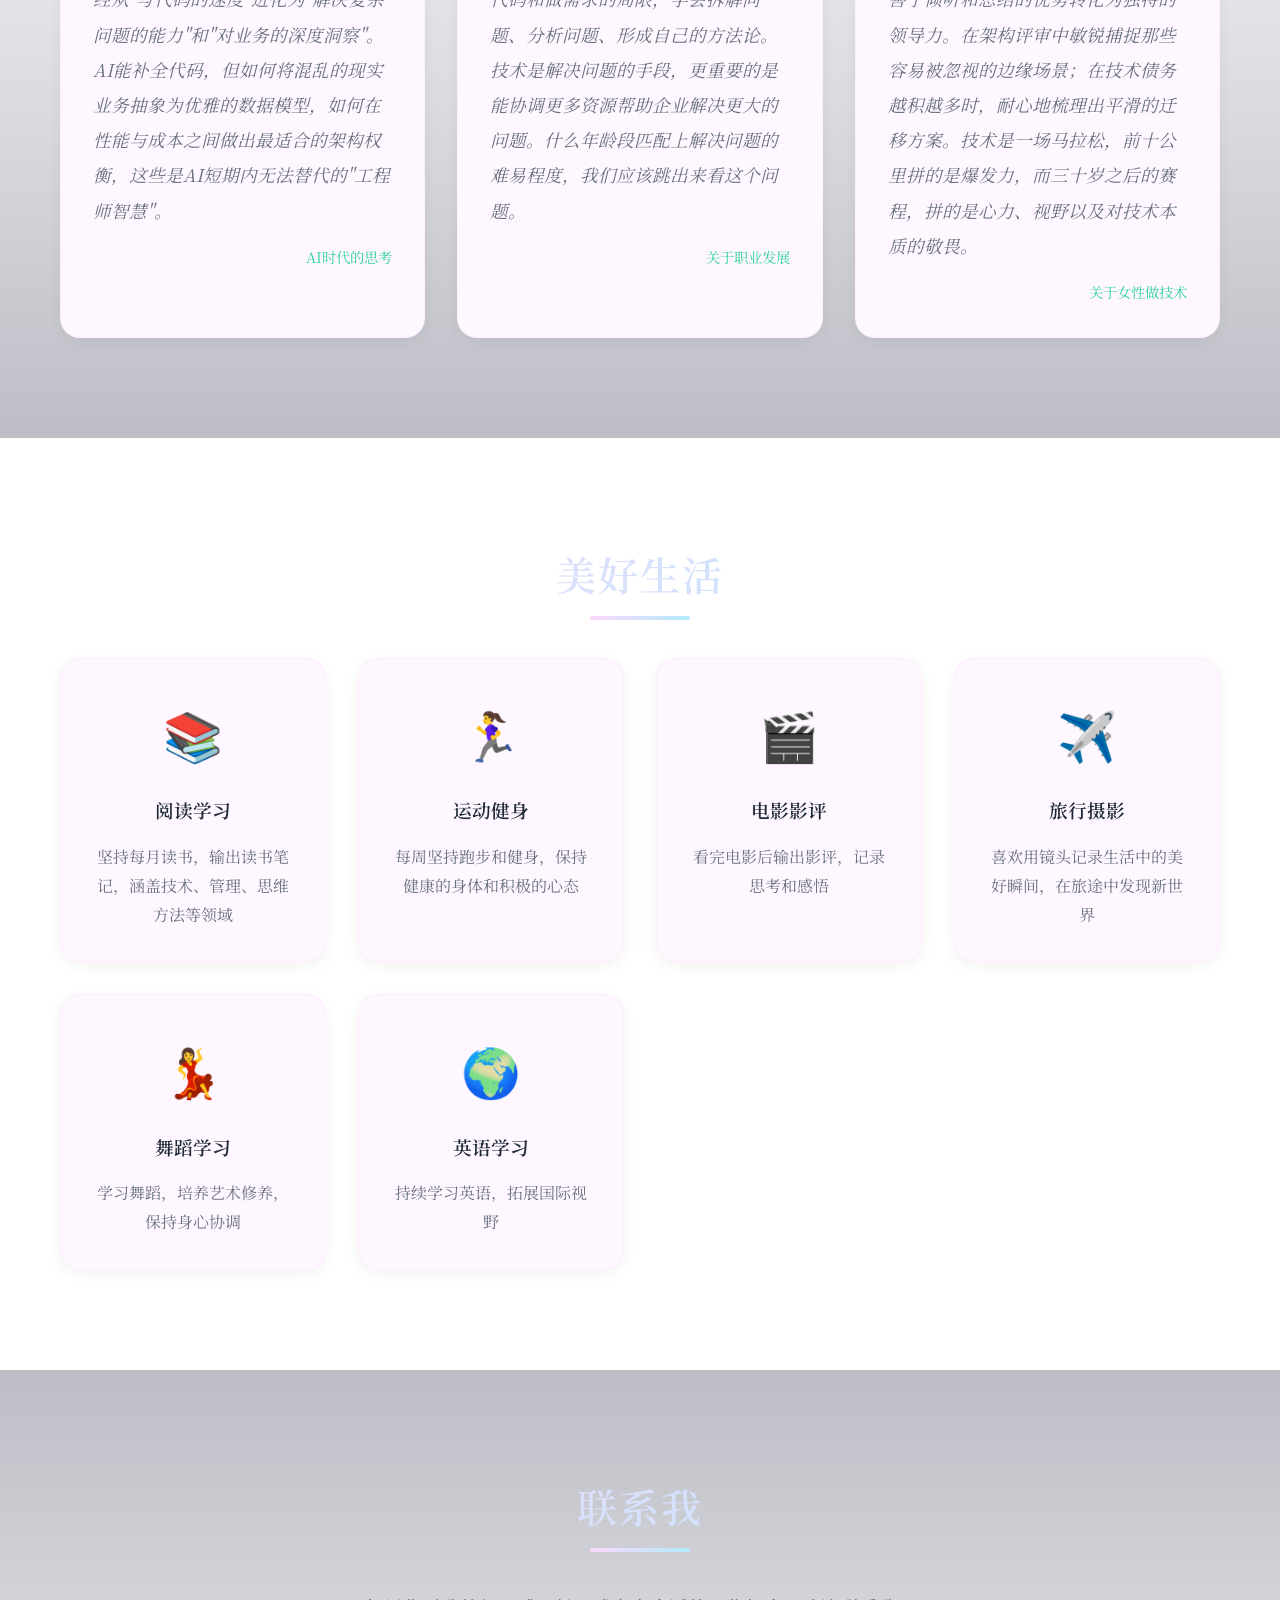
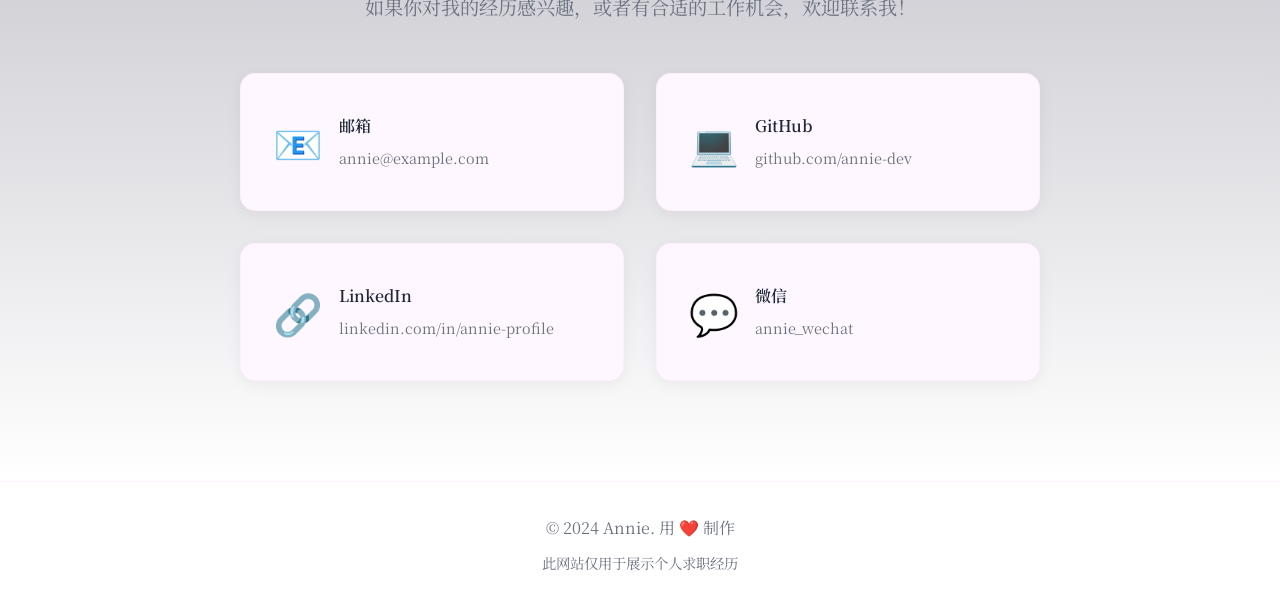
==== commit a8f2a297: "Update: revise profile description and job preferences" ====
--- a/index.html
+++ b/index.html
@@ -89,12 +89,13 @@
                 <div class="about-card">
                     <div class="card-icon">👩‍💻</div>
                     <h3>个人简介</h3>
-                    <p>多年后端开发经验，精通 Java/Go/Python/C++。在项目管理、架构设计、性能优化、金融科技、供应链系统以及 AI 应用领域都有深入实践。参与并主导飞书企业知识问答功能开发，设计问答系统计费链路和知识库问答场景。</p>
+                    <p>多年后端开发经验，熟练掌握 Java、Go、Python、C++。在架构设计、性能优化、项目管理等方面积累了丰富经验，业务领域覆盖金融科技、供应链系统及 AI 应用。</p>
+                    <p>近两年来，参与并主导飞书企业知识问答功能开发，负责问答系统计费链路设计与知识库问答场景的落地。</p>
                 </div>
                 <div class="about-card">
                     <div class="card-icon">🎯</div>
                     <h3>求职意向</h3>
-                    <p>后端开发工程师 | 架构师 | AI应用开发</p>
+                    <p>后端开发工程师 | 测试开发</p>
                     <p>期望城市：深圳、香港</p>
                 </div>
                 <div class="about-card">
@@ -104,7 +105,6 @@
                         <li>执行力强，抗压能力强</li>
                         <li>具备良好的团队合作精神</li>
                         <li>情绪稳定，善于沟通</li>
-                        <li>注重工作与生活的平衡</li>
                     </ul>
                 </div>
             </div>
--- a/css/style.css
+++ b/css/style.css
@@ -1,13 +1,13 @@
-/* ==================== 全局样式 - 冰淇淋配色 ==================== */
+/* ==================== 全局样式 - 冰淇淋白底配色 ==================== */
 :root {
-    /* 冰淇淋色调 - 柔和马卡龙色系 */
-    --primary-color: #FCD7FC;
-    --secondary-color: #B1EBFC;
-    --accent-color: #D0FFC9;
-    --dark-bg: #2a2540;
-    --card-bg: #363054;
-    --text-primary: #FFFEE6;
-    --text-secondary: #DEFCF2;
+    /* 冰淇淋色调 - 白底深字清爽配色 */
+    --primary-color: #F472B6;
+    --secondary-color: #818CF8;
+    --accent-color: #34D399;
+    --dark-bg: #FFFFFF;
+    --card-bg: #FEF7FF;
+    --text-primary: #1F2937;
+    --text-secondary: #6B7280;
     --gradient-1: linear-gradient(135deg, #FCD7FC, #B1EBFC);
     --gradient-2: linear-gradient(135deg, #FCD7FC, #D0FFC9);
     --gradient-3: linear-gradient(135deg, #B1EBFC, #DEFCF2);
@@ -101,7 +101,7 @@
     position: fixed;
     top: 0;
     width: 100%;
-    background: rgba(42, 37, 64, 0.9);
+    background: rgba(255, 255, 255, 0.95);
     backdrop-filter: blur(10px);
     z-index: 1000;
     border-bottom: 1px solid rgba(252, 215, 252, 0.2);
@@ -139,6 +139,10 @@
     position: relative;
 }
 
+.nav-menu a:hover {
+    color: var(--primary-color);
+}
+
 .nav-menu a::after {
     content: '';
     position: absolute;
@@ -187,8 +191,8 @@
     left: -50%;
     width: 200%;
     height: 200%;
-    background: radial-gradient(circle at 20% 50%, rgba(252, 215, 252, 0.12), transparent 50%),
-                radial-gradient(circle at 80% 50%, rgba(177, 235, 252, 0.12), transparent 50%);
+    background: radial-gradient(circle at 20% 50%, rgba(252, 215, 252, 0.15), transparent 50%),
+                radial-gradient(circle at 80% 50%, rgba(177, 235, 252, 0.15), transparent 50%);
     animation: rotate 30s linear infinite;
 }
 
@@ -301,6 +305,12 @@
 
 .btn-secondary:hover {
     background: var(--primary-color);
+    color: white;
+    transform: translateY(-3px);
+}
+
+.btn-secondary:hover {
+    background: var(--primary-color);
     transform: translateY(-3px);
 }
 
@@ -367,6 +377,7 @@
     transform: translateX(-50%);
     text-align: center;
     animation: bounce 2s infinite;
+    color: var(--text-secondary);
 }
 
 @keyframes bounce {
@@ -378,7 +389,7 @@
 .mouse {
     width: 30px;
     height: 50px;
-    border: 2px solid var(--text-secondary);
+    border: 2px solid #ccc;
     border-radius: 15px;
     margin: 10px auto 0;
     position: relative;
@@ -404,7 +415,7 @@
 /* ==================== 关于我 ==================== */
 .about {
     padding: 100px 0;
-    background: linear-gradient(180deg, var(--dark-bg) 0%, rgba(54, 48, 84, 0.3) 100%);
+    background: linear-gradient(180deg, var(--dark-bg) 0%, rgba(254, 247, 255, 0.5) 100%);
 }
 
 .about-content {
@@ -420,9 +431,10 @@
     border-radius: 20px;
     text-align: center;
     transition: all 0.3s ease;
-    border: 1px solid rgba(252, 215, 252, 0.2);
+    border: 1px solid rgba(252, 215, 252, 0.3);
     position: relative;
     overflow: hidden;
+    box-shadow: 0 4px 15px rgba(0, 0, 0, 0.05);
 }
 
 .about-card::before {
@@ -439,7 +451,7 @@
 
 .about-card:hover {
     transform: translateY(-10px);
-    box-shadow: 0 20px 40px rgba(252, 215, 252, 0.3);
+    box-shadow: 0 20px 40px rgba(252, 215, 252, 0.25);
 }
 
 .about-card:hover::before {
@@ -620,7 +632,7 @@
 /* ==================== 项目经验 ==================== */
 .projects {
     padding: 100px 0;
-    background: linear-gradient(180deg, rgba(54, 48, 84, 0.3) 0%, var(--dark-bg) 100%);
+    background: linear-gradient(180deg, rgba(254, 247, 255, 0.5) 0%, var(--dark-bg) 100%);
 }
 
 .projects-grid {
@@ -633,13 +645,14 @@
     background: var(--card-bg);
     border-radius: 20px;
     overflow: hidden;
-    border: 1px solid rgba(252, 215, 252, 0.2);
-    transition: all 0.3s ease;
+    border: 1px solid rgba(252, 215, 252, 0.3);
+    transition: all 0.3s ease;
+    box-shadow: 0 4px 15px rgba(0, 0, 0, 0.05);
 }
 
 .project-card:hover {
     transform: translateY(-10px);
-    box-shadow: 0 20px 40px rgba(252, 215, 252, 0.3);
+    box-shadow: 0 20px 40px rgba(252, 215, 252, 0.25);
 }
 
 .project-image {
@@ -682,11 +695,12 @@
 }
 
 .project-tech span {
-    background: rgba(252, 215, 252, 0.2);
+    background: rgba(244, 114, 182, 0.15);
     padding: 5px 12px;
     border-radius: 15px;
     font-size: 0.85rem;
-    color: var(--primary-color);
+    color: #be185d;
+    font-weight: 500;
 }
 
 .project-link {
@@ -757,13 +771,14 @@
     padding: 2rem;
     border-radius: 20px;
     position: relative;
-    border: 1px solid rgba(253, 186, 116, 0.2);
-    transition: all 0.3s ease;
+    border: 1px solid rgba(252, 215, 252, 0.3);
+    transition: all 0.3s ease;
+    box-shadow: 0 4px 15px rgba(0, 0, 0, 0.05);
 }
 
 .insight-card:hover {
     transform: translateY(-5px);
-    box-shadow: 0 15px 35px rgba(253, 186, 116, 0.3);
+    box-shadow: 0 15px 35px rgba(252, 215, 252, 0.2);
     border-color: var(--accent-color);
 }
 
@@ -807,13 +822,14 @@
     padding: 2rem;
     border-radius: 20px;
     text-align: center;
-    border: 1px solid rgba(125, 211, 252, 0.2);
-    transition: all 0.3s ease;
+    border: 1px solid rgba(252, 215, 252, 0.3);
+    transition: all 0.3s ease;
+    box-shadow: 0 4px 15px rgba(0, 0, 0, 0.05);
 }
 
 .life-item:hover {
     transform: translateY(-5px) rotate(2deg);
-    box-shadow: 0 15px 35px rgba(125, 211, 252, 0.3);
+    box-shadow: 0 15px 35px rgba(252, 215, 252, 0.2);
     border-color: var(--secondary-color);
 }
 
@@ -867,13 +883,14 @@
     gap: 1rem;
     text-decoration: none;
     color: inherit;
-    border: 1px solid rgba(251, 146, 60, 0.2);
-    transition: all 0.3s ease;
+    border: 1px solid rgba(252, 215, 252, 0.3);
+    transition: all 0.3s ease;
+    box-shadow: 0 4px 15px rgba(0, 0, 0, 0.05);
 }
 
 .contact-item:hover {
     transform: translateY(-5px);
-    box-shadow: 0 15px 35px rgba(251, 146, 60, 0.3);
+    box-shadow: 0 15px 35px rgba(252, 215, 252, 0.2);
     border-color: var(--primary-color);
 }
 
@@ -899,7 +916,7 @@
 .footer {
     padding: 2rem 0;
     text-align: center;
-    border-top: 1px solid rgba(251, 146, 60, 0.2);
+    border-top: 1px solid rgba(252, 215, 252, 0.3);
 }
 
 .footer p {
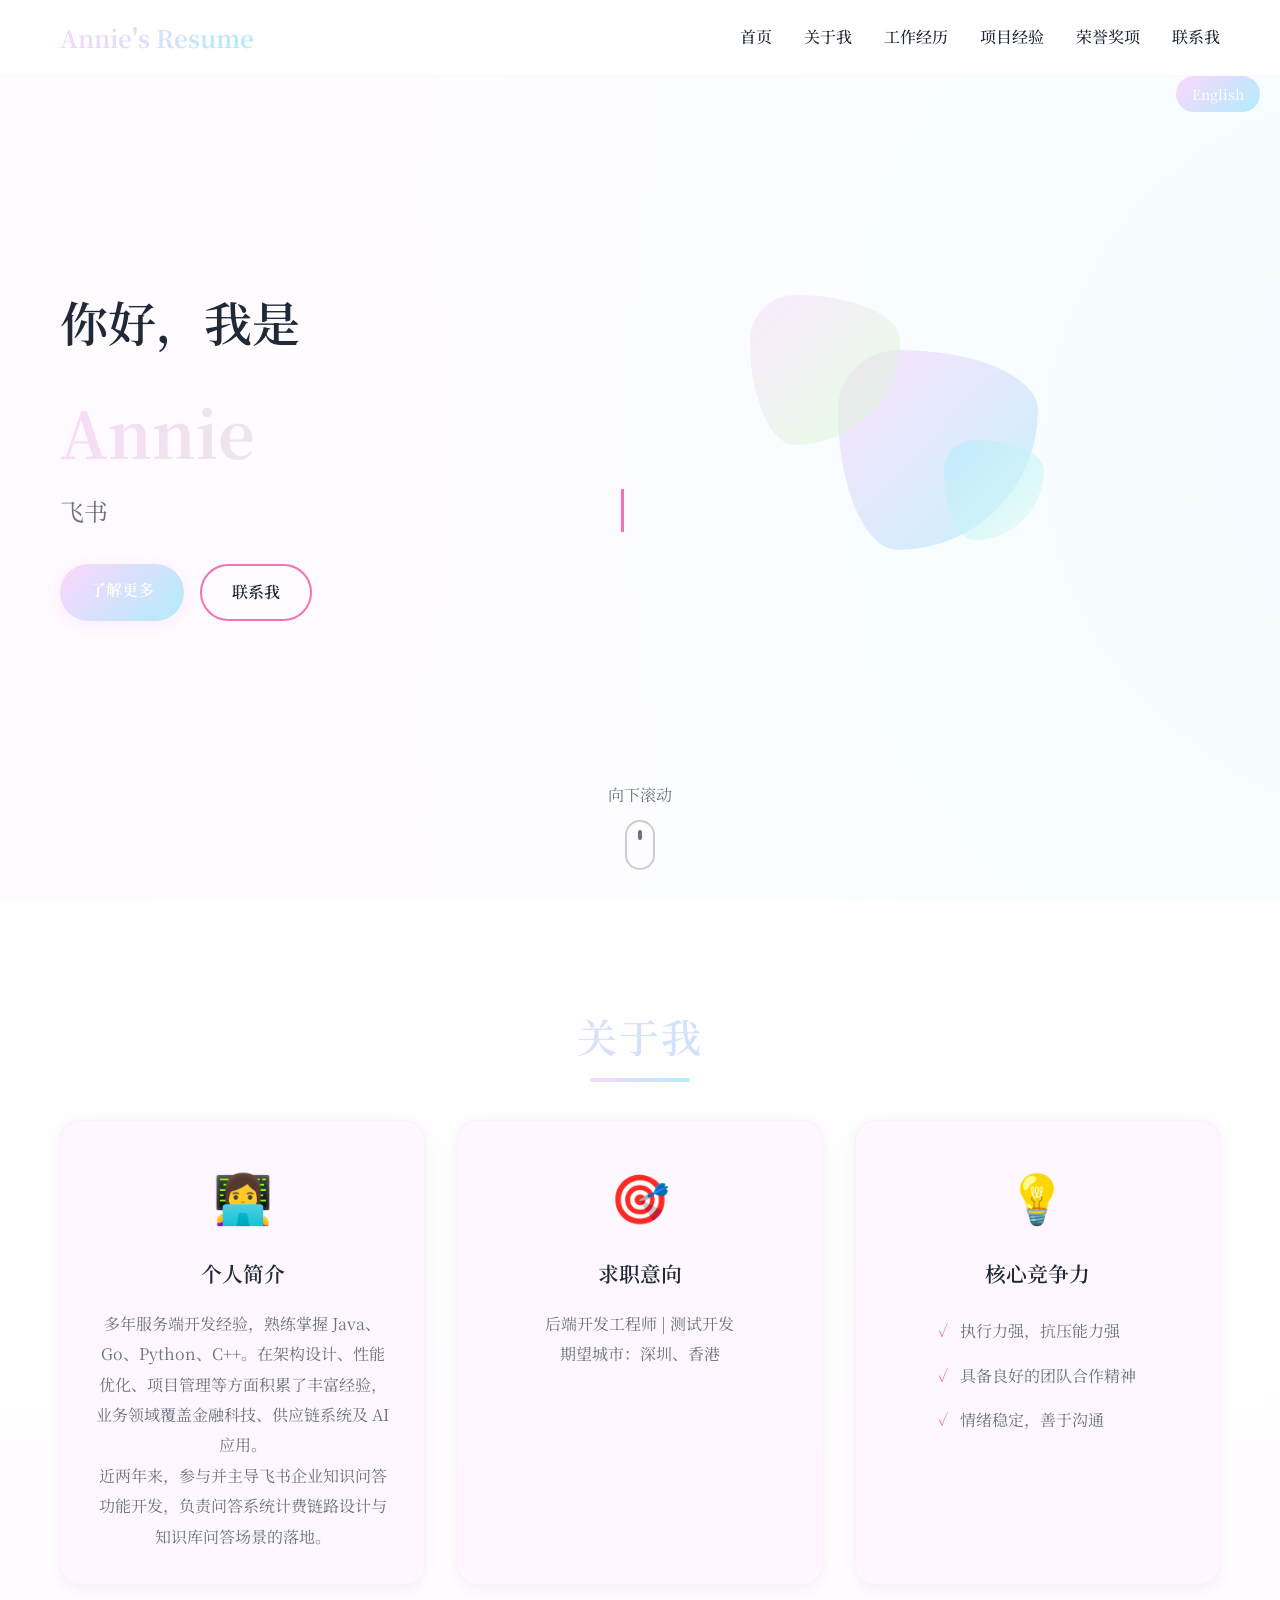
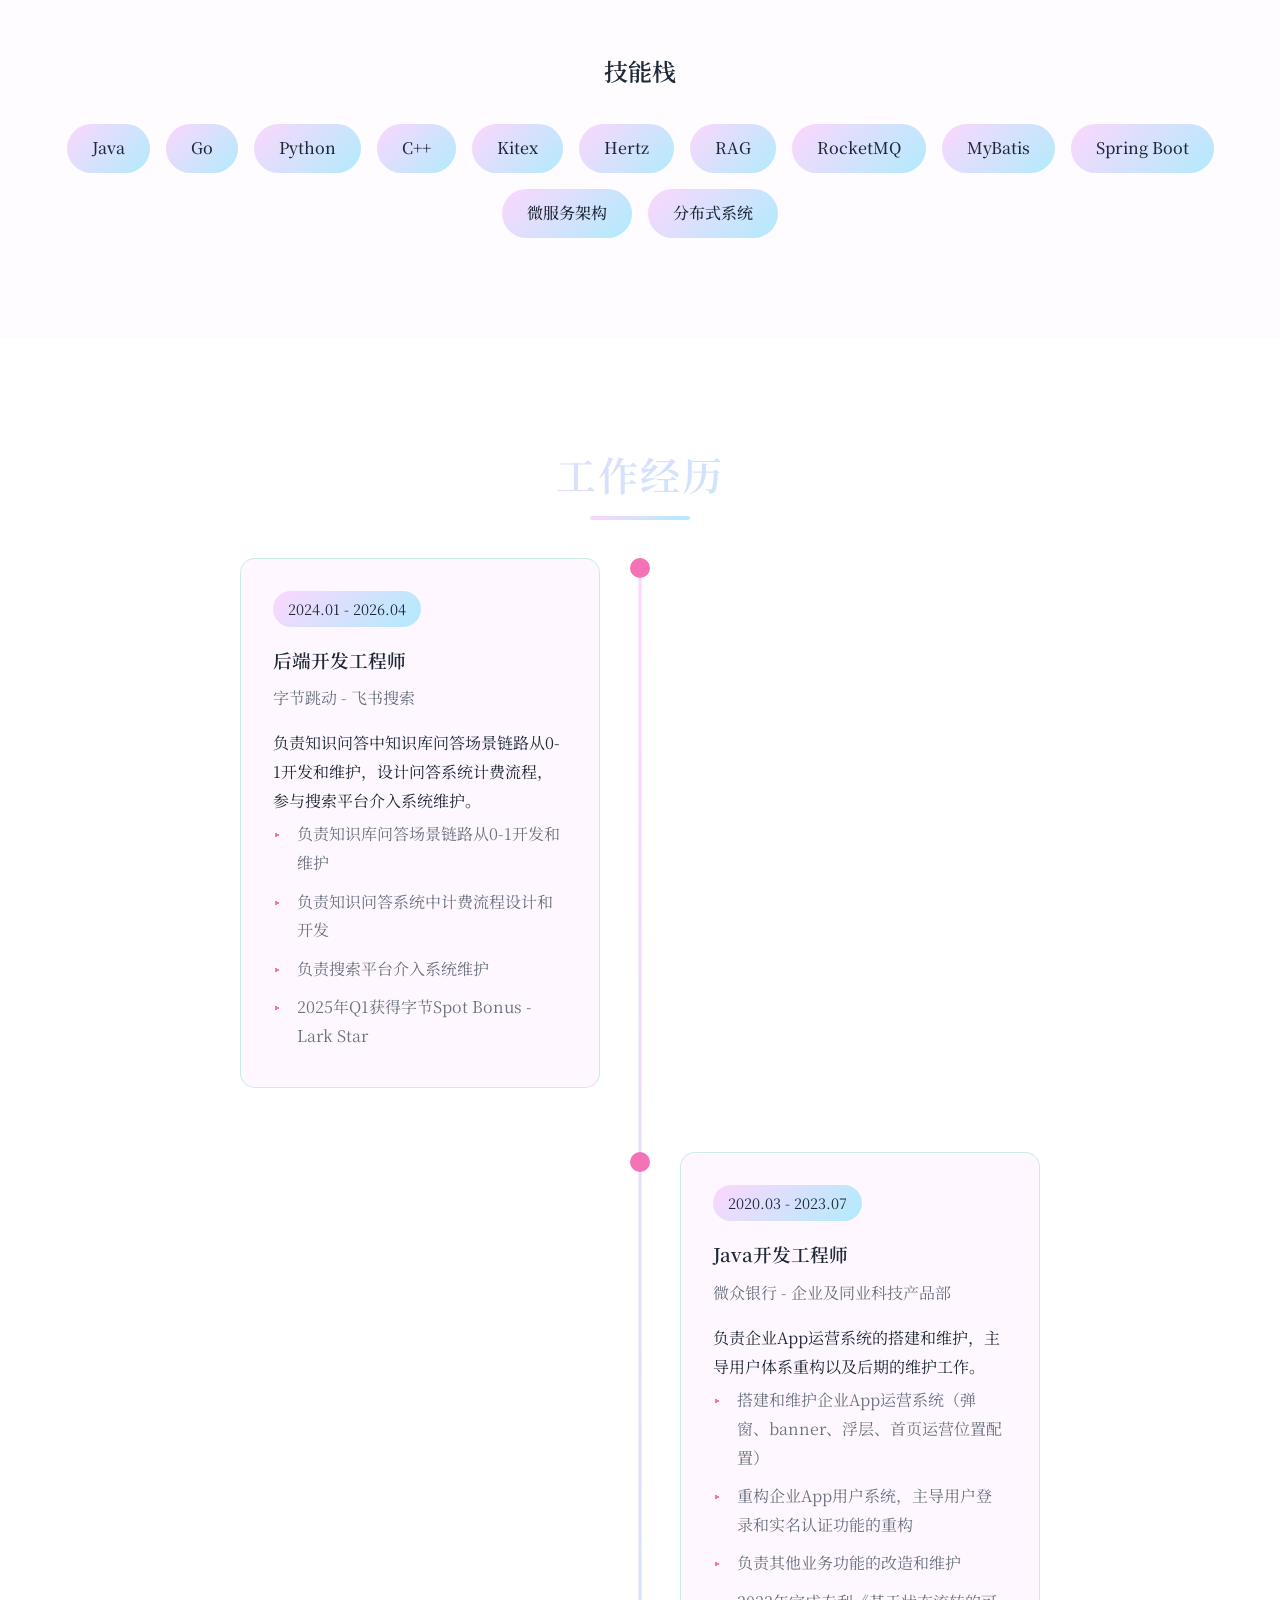
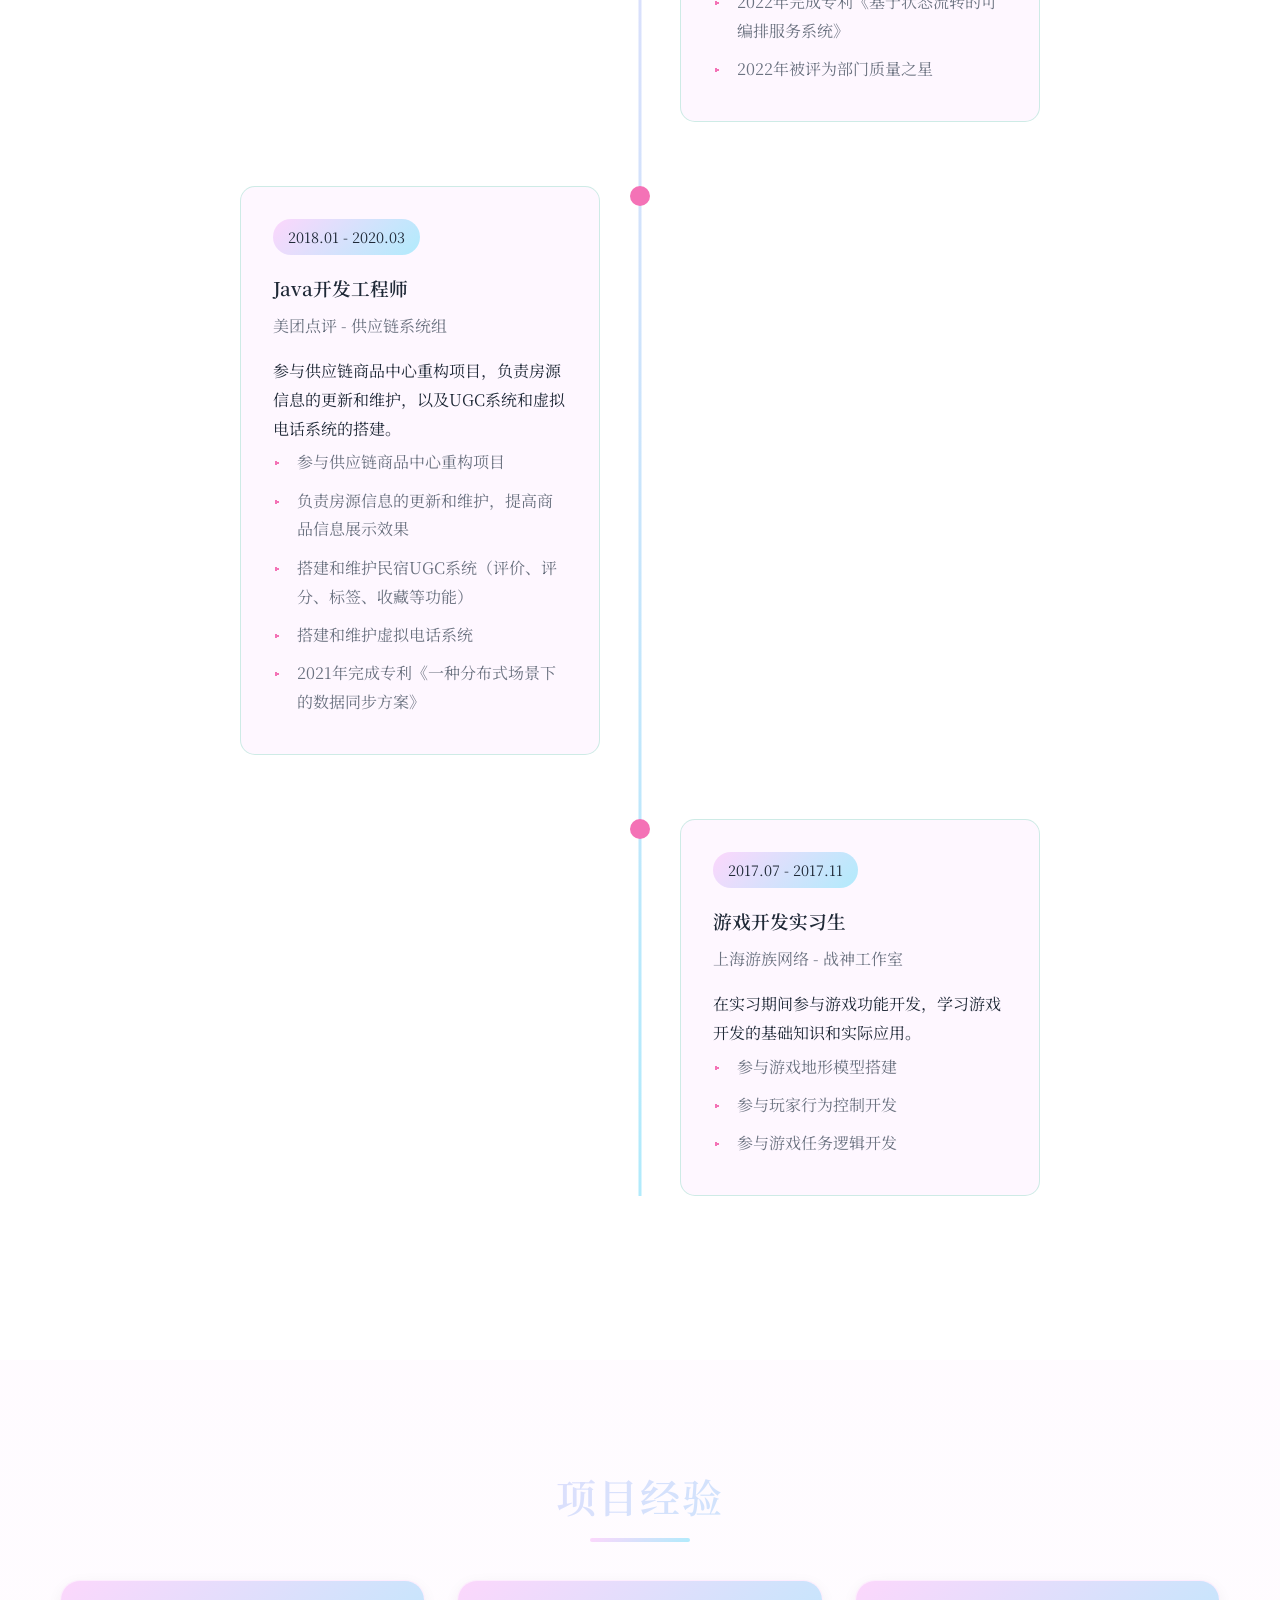
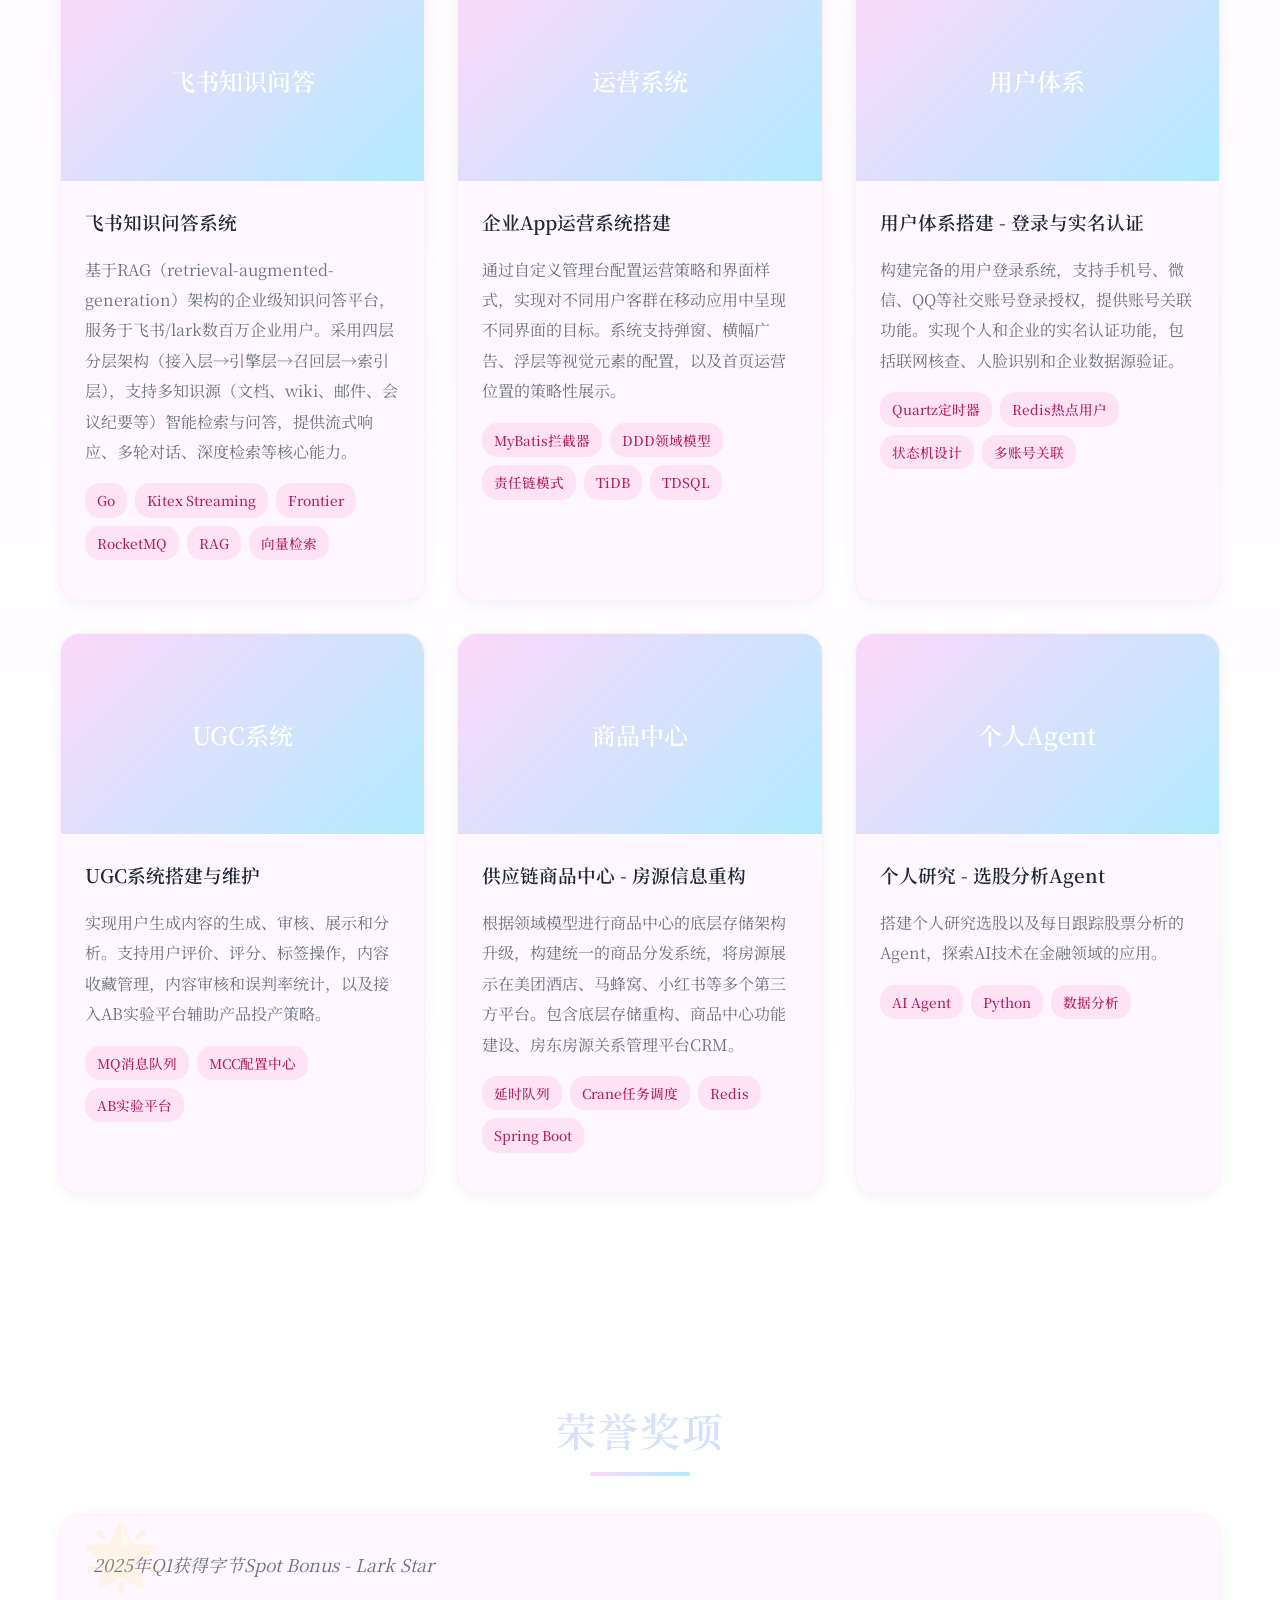
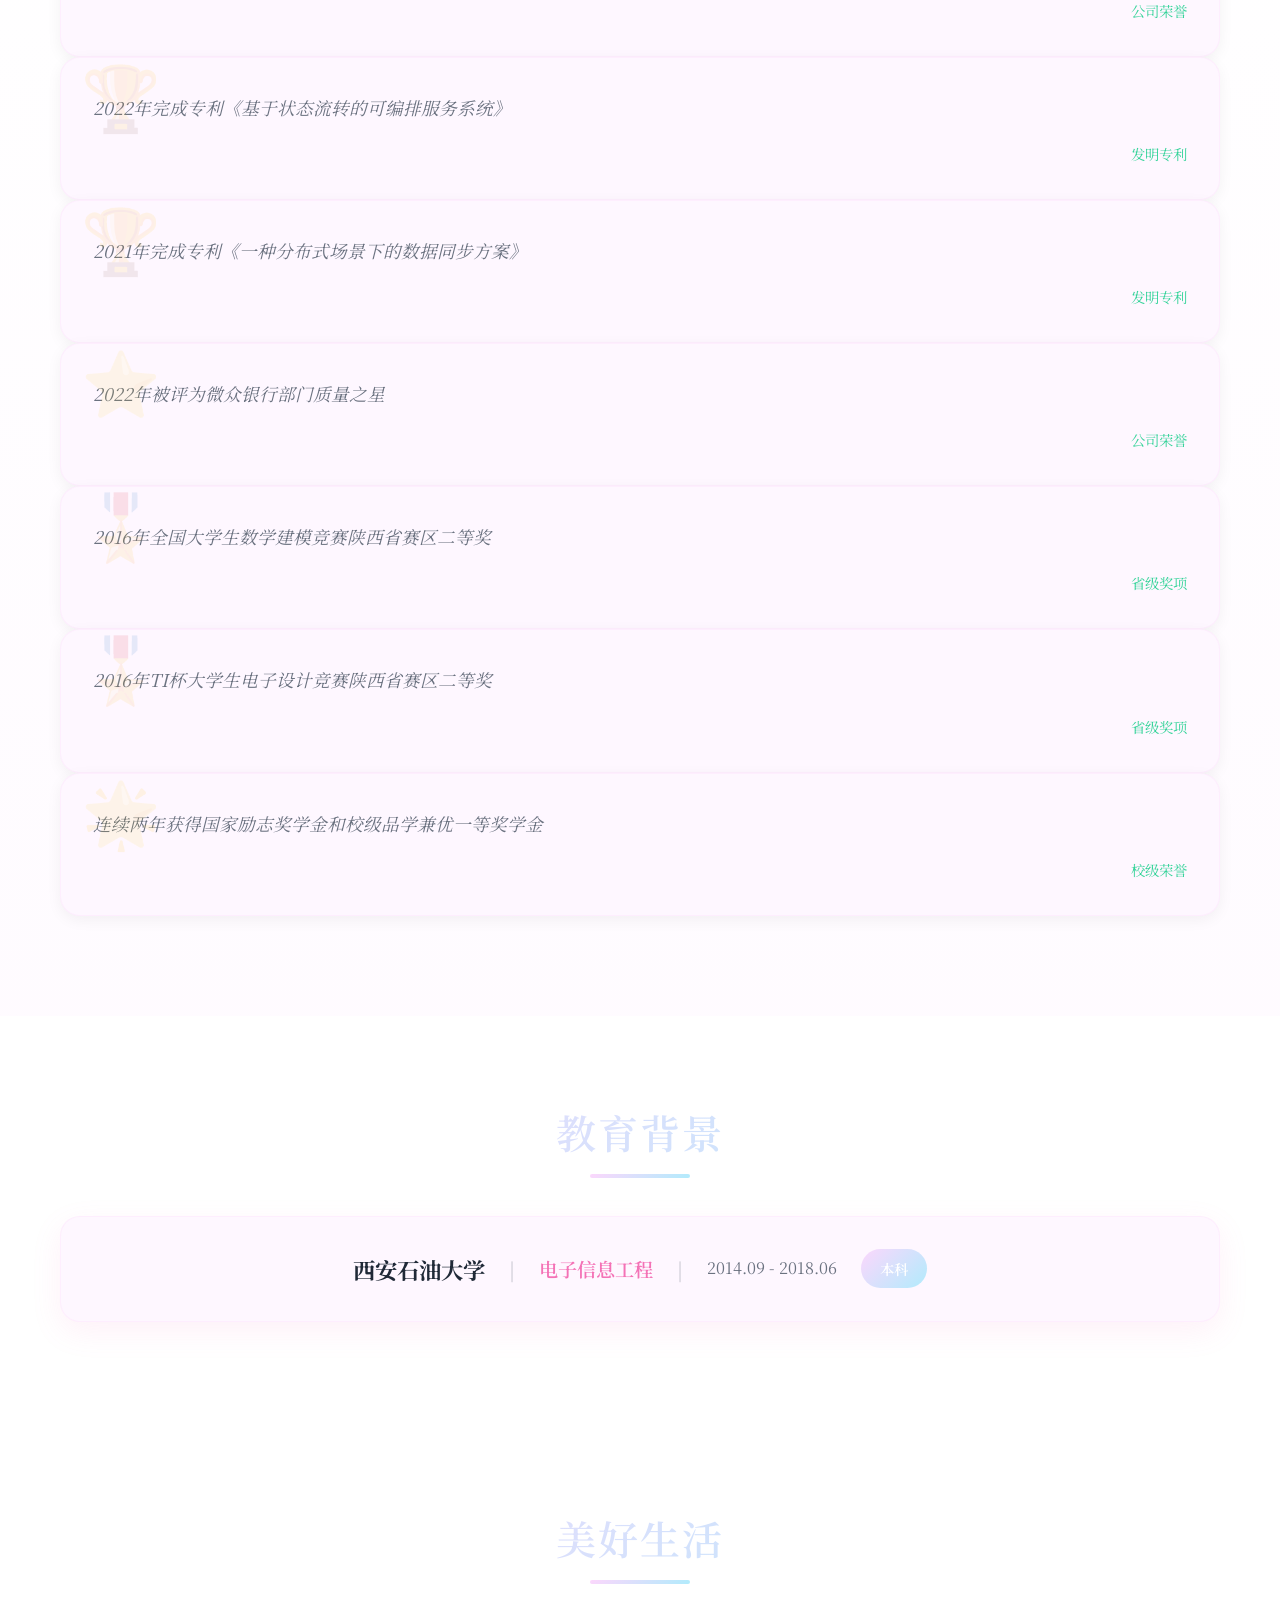
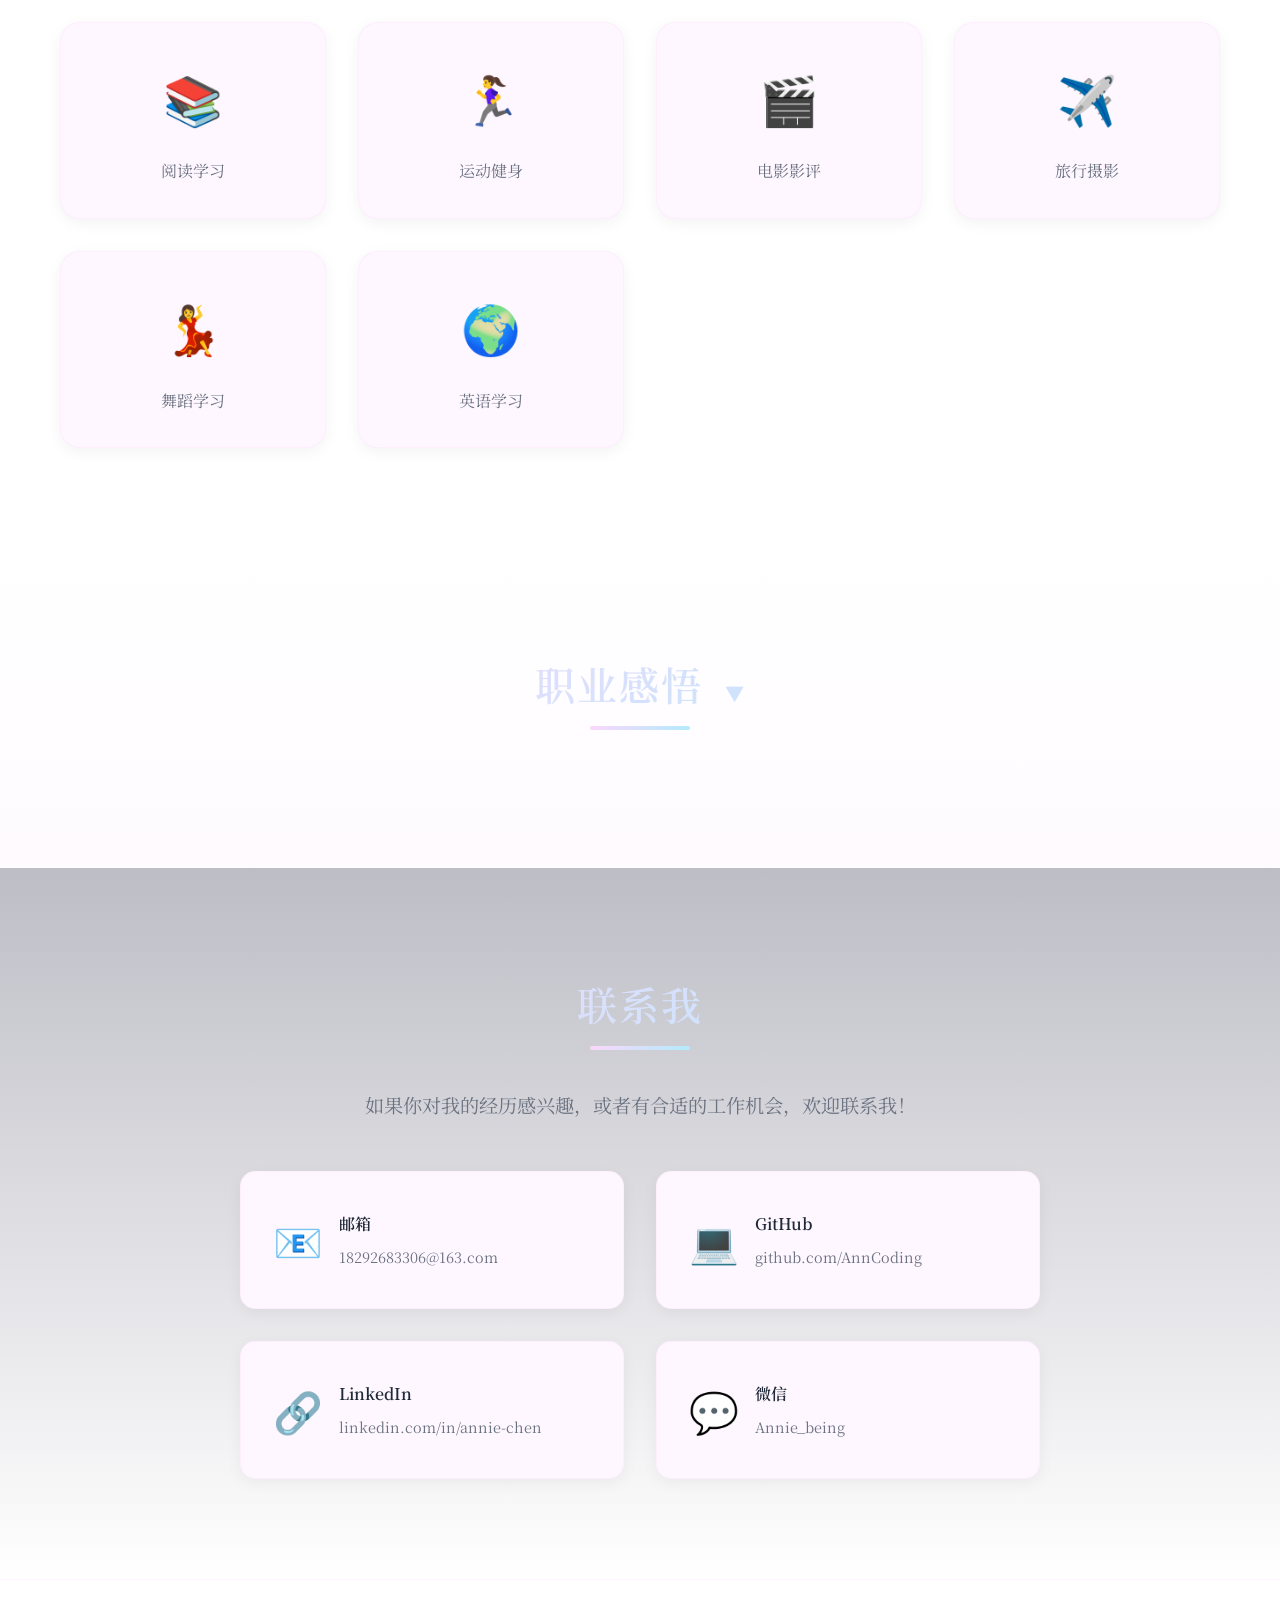
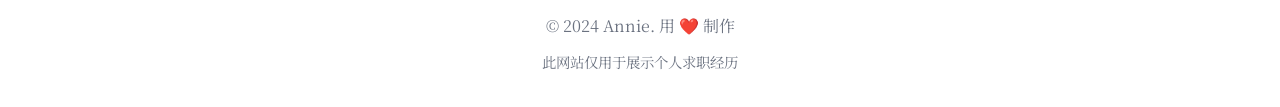
==== commit d9fb3aaf: "Update: redesign education section and add LinkedIn - Education section: new horizontal card layout " ====
--- a/index.html
+++ b/index.html
@@ -59,7 +59,7 @@
             <div class="hero-text">
                 <h1 class="glitch" data-text="你好，我是">你好，我是</h1>
                 <h2 class="name-reveal">Annie</h2>
-                <p class="typing-text">多年后端开发经验 | Java/Go | AI应用 | 企业级系统</p>
+                <p class="typing-text">多年服务端开发经验 | Java/Go | AI应用 | 企业级系统</p>
                 <div class="hero-buttons">
                     <a href="#about" class="btn btn-primary">了解更多</a>
                     <a href="#contact" class="btn btn-secondary">联系我</a>
@@ -89,7 +89,7 @@
                 <div class="about-card">
                     <div class="card-icon">👩‍💻</div>
                     <h3>个人简介</h3>
-                    <p>多年后端开发经验，熟练掌握 Java、Go、Python、C++。在架构设计、性能优化、项目管理等方面积累了丰富经验，业务领域覆盖金融科技、供应链系统及 AI 应用。</p>
+                    <p>多年服务端开发经验，熟练掌握 Java、Go、Python、C++。在架构设计、性能优化、项目管理等方面积累了丰富经验，业务领域覆盖金融科技、供应链系统及 AI 应用。</p>
                     <p>近两年来，参与并主导飞书企业知识问答功能开发，负责问答系统计费链路设计与知识库问答场景的落地。</p>
                 </div>
                 <div class="about-card">
@@ -343,43 +343,60 @@
     </section>
 
     <!-- 教育背景 -->
-    <section id="education" class="learning">
+    <section id="education" class="education-new">
         <div class="container">
             <h2 class="section-title">教育背景</h2>
-            <div class="learning-content">
-                <div class="learning-item">
-                    <div class="learning-icon">🎓</div>
-                    <h3>本科</h3>
-                    <p>2014.09 - 2018.06</p>
-                    <p>西安石油大学 - 电子信息工程</p>
-                </div>
-                <div class="learning-item">
-                    <div class="learning-icon">📚</div>
-                    <h3>持续学习</h3>
-                    <p>技术书籍：《领域驱动设计》、《重构》、《代码整洁之道》等</p>
-                    <p>AI时代学习：使用Claude Code、关注技术博主、GitHub开源项目</p>
-                </div>
-                <div class="learning-item">
-                    <div class="learning-icon">💡</div>
-                    <h3>自我提升</h3>
-                    <p>注重精力管理和时间管理，保持工作与生活的平衡</p>
-                    <p>每月输出读书笔记和影评，坚持健身跑步</p>
-                </div>
-                <div class="learning-item">
-                    <div class="learning-icon">🌟</div>
-                    <h3>职业规划</h3>
-                    <p>服务端开发（偏项目管理）| 测试开发</p>
-                    <p>目标：成为独立自由开发者</p>
+            <div class="education-card">
+                <div class="edu-school">西安石油大学</div>
+                <div class="edu-divider">|</div>
+                <div class="edu-major">电子信息工程</div>
+                <div class="edu-divider">|</div>
+                <div class="edu-time">2014.09 - 2018.06</div>
+                <div class="edu-degree">本科</div>
+            </div>
+        </div>
+    </section>
+
+    <!-- 美好生活 -->
+    <section id="life" class="life">
+        <div class="container">
+            <h2 class="section-title">美好生活</h2>
+            <div class="life-gallery">
+                <div class="life-item">
+                    <div class="life-icon">📚</div>
+                    <p>阅读学习</p>
+                </div>
+                <div class="life-item">
+                    <div class="life-icon">🏃‍♀️</div>
+                    <p>运动健身</p>
+                </div>
+                <div class="life-item">
+                    <div class="life-icon">🎬</div>
+                    <p>电影影评</p>
+                </div>
+                <div class="life-item">
+                    <div class="life-icon">✈️</div>
+                    <p>旅行摄影</p>
+                </div>
+                <div class="life-item">
+                    <div class="life-icon">💃</div>
+                    <p>舞蹈学习</p>
+                </div>
+                <div class="life-item">
+                    <div class="life-icon">🌍</div>
+                    <p>英语学习</p>
                 </div>
             </div>
         </div>
     </section>
 
     <!-- 职业感悟 -->
-    <section id="insights-section" class="insights">
-        <div class="container">
-            <h2 class="section-title">职业感悟</h2>
-            <div class="insights-grid">
+    <section id="insights-section" class="insights collapsible-section">
+        <div class="container">
+            <h2 class="section-title toggle-title" onclick="toggleInsights()">
+                职业感悟 <span class="toggle-icon">▼</span>
+            </h2>
+            <div class="insights-grid" id="insightsGrid">
                 <div class="insight-card">
                     <div class="insight-quote">"</div>
                     <p class="insight-text">拥抱AI时代的"从容"。核心竞争力已经从"写代码的速度"进化为"解决复杂问题的能力"和"对业务的深度洞察"。AI能补全代码，但如何将混乱的现实业务抽象为优雅的数据模型，如何在性能与成本之间做出最适合的架构权衡，这些是AI短期内无法替代的"工程师智慧"。</p>
@@ -394,45 +411,6 @@
                     <div class="insight-quote">"</div>
                     <p class="insight-text">坦然接纳自己的女性身份和年龄。将善于倾听和总结的优势转化为独特的领导力。在架构评审中敏锐捕捉那些容易被忽视的边缘场景；在技术债务越积越多时，耐心地梳理出平滑的迁移方案。技术是一场马拉松，前十公里拼的是爆发力，而三十岁之后的赛程，拼的是心力、视野以及对技术本质的敬畏。</p>
                     <div class="insight-date">关于女性做技术</div>
-                </div>
-            </div>
-        </div>
-    </section>
-
-    <!-- 美好生活 -->
-    <section id="life" class="life">
-        <div class="container">
-            <h2 class="section-title">美好生活</h2>
-            <div class="life-gallery">
-                <div class="life-item">
-                    <div class="life-icon">📚</div>
-                    <h3>阅读学习</h3>
-                    <p>坚持每月读书，输出读书笔记，涵盖技术、管理、思维方法等领域</p>
-                </div>
-                <div class="life-item">
-                    <div class="life-icon">🏃‍♀️</div>
-                    <h3>运动健身</h3>
-                    <p>每周坚持跑步和健身，保持健康的身体和积极的心态</p>
-                </div>
-                <div class="life-item">
-                    <div class="life-icon">🎬</div>
-                    <h3>电影影评</h3>
-                    <p>看完电影后输出影评，记录思考和感悟</p>
-                </div>
-                <div class="life-item">
-                    <div class="life-icon">✈️</div>
-                    <h3>旅行摄影</h3>
-                    <p>喜欢用镜头记录生活中的美好瞬间，在旅途中发现新世界</p>
-                </div>
-                <div class="life-item">
-                    <div class="life-icon">💃</div>
-                    <h3>舞蹈学习</h3>
-                    <p>学习舞蹈，培养艺术修养，保持身心协调</p>
-                </div>
-                <div class="life-item">
-                    <div class="life-icon">🌍</div>
-                    <h3>英语学习</h3>
-                    <p>持续学习英语，拓展国际视野</p>
                 </div>
             </div>
         </div>
@@ -445,32 +423,32 @@
             <div class="contact-content">
                 <p class="contact-intro">如果你对我的经历感兴趣，或者有合适的工作机会，欢迎联系我！</p>
                 <div class="contact-methods">
-                    <a href="mailto:annie@example.com" class="contact-item">
+                    <a href="mailto:18292683306@163.com" class="contact-item">
                         <div class="contact-icon">📧</div>
                         <div class="contact-info">
                             <h4>邮箱</h4>
-                            <p>annie@example.com</p>
+                            <p>18292683306@163.com</p>
                         </div>
                     </a>
-                    <a href="https://github.com/annie-dev" target="_blank" class="contact-item">
+                    <a href="https://github.com/AnnCoding" target="_blank" class="contact-item">
                         <div class="contact-icon">💻</div>
                         <div class="contact-info">
                             <h4>GitHub</h4>
-                            <p>github.com/annie-dev</p>
+                            <p>github.com/AnnCoding</p>
                         </div>
                     </a>
-                    <a href="https://linkedin.com/in/annie-profile" target="_blank" class="contact-item">
+                    <a href="https://www.linkedin.com/in/annie-chen-5862a5256/" target="_blank" class="contact-item">
                         <div class="contact-icon">🔗</div>
                         <div class="contact-info">
                             <h4>LinkedIn</h4>
-                            <p>linkedin.com/in/annie-profile</p>
+                            <p>linkedin.com/in/annie-chen</p>
                         </div>
                     </a>
                     <a href="#" class="contact-item">
                         <div class="contact-icon">💬</div>
                         <div class="contact-info">
                             <h4>微信</h4>
-                            <p>annie_wechat</p>
+                            <p>Annie_being</p>
                         </div>
                     </a>
                 </div>
--- a/css/style.css
+++ b/css/style.css
@@ -754,16 +754,118 @@
     color: var(--text-secondary);
 }
 
+/* ==================== 教育背景（新样式） ==================== */
+.education-new {
+    padding: 80px 0;
+}
+
+.education-card {
+    display: flex;
+    align-items: center;
+    justify-content: center;
+    flex-wrap: wrap;
+    gap: 1.5rem;
+    background: var(--card-bg);
+    padding: 2rem 3rem;
+    border-radius: 20px;
+    border: 1px solid rgba(252, 215, 252, 0.3);
+    box-shadow: 0 10px 30px rgba(244, 114, 182, 0.1);
+    transition: all 0.3s ease;
+}
+
+.education-card:hover {
+    transform: translateY(-3px);
+    box-shadow: 0 15px 40px rgba(244, 114, 182, 0.2);
+}
+
+.edu-school {
+    font-size: 1.4rem;
+    font-weight: 700;
+    color: var(--text-primary);
+}
+
+.edu-major {
+    font-size: 1.2rem;
+    color: var(--primary-color);
+    font-weight: 600;
+}
+
+.edu-time {
+    font-size: 1rem;
+    color: var(--text-secondary);
+}
+
+.edu-degree {
+    padding: 0.4rem 1.2rem;
+    background: var(--gradient-1);
+    color: white;
+    border-radius: 20px;
+    font-size: 0.9rem;
+    font-weight: 600;
+}
+
+.edu-divider {
+    color: rgba(107, 114, 128, 0.4);
+    font-size: 1.2rem;
+}
+
+@media (max-width: 768px) {
+    .education-card {
+        flex-direction: column;
+        gap: 1rem;
+        padding: 1.5rem;
+    }
+
+    .edu-divider {
+        display: none;
+    }
+
+    .edu-school {
+        font-size: 1.2rem;
+    }
+
+    .edu-major {
+        font-size: 1.1rem;
+    }
+}
+
 /* ==================== 感悟体验 ==================== */
 .insights {
     padding: 100px 0;
-    background: linear-gradient(180deg, var(--dark-bg) 0%, rgba(37, 37, 66, 0.3) 100%);
-}
-
-.insights-grid {
+    background: linear-gradient(180deg, var(--dark-bg) 0%, rgba(254, 247, 255, 0.5) 100%);
+}
+
+/* 可折叠区域 */
+.collapsible-section .insights-grid {
+    display: none;
+}
+
+.collapsible-section.expanded .insights-grid {
     display: grid;
     grid-template-columns: repeat(auto-fit, minmax(300px, 1fr));
     gap: 2rem;
+}
+
+.toggle-title {
+    cursor: pointer;
+    user-select: none;
+    position: relative;
+    transition: all 0.3s ease;
+}
+
+.toggle-title:hover {
+    color: var(--primary-color);
+}
+
+.toggle-icon {
+    display: inline-block;
+    margin-left: 10px;
+    font-size: 1.2rem;
+    transition: transform 0.3s ease;
+}
+
+.collapsible-section.expanded .toggle-icon {
+    transform: rotate(180deg);
 }
 
 .insight-card {
@@ -828,9 +930,16 @@
 }
 
 .life-item:hover {
-    transform: translateY(-5px) rotate(2deg);
+    transform: translateY(-5px);
     box-shadow: 0 15px 35px rgba(252, 215, 252, 0.2);
     border-color: var(--secondary-color);
+}
+
+.life-item h3 {
+    margin-bottom: 0;
+    font-size: 1.1rem;
+    font-weight: 500;
+    color: var(--text-primary);
 }
 
 .life-icon {
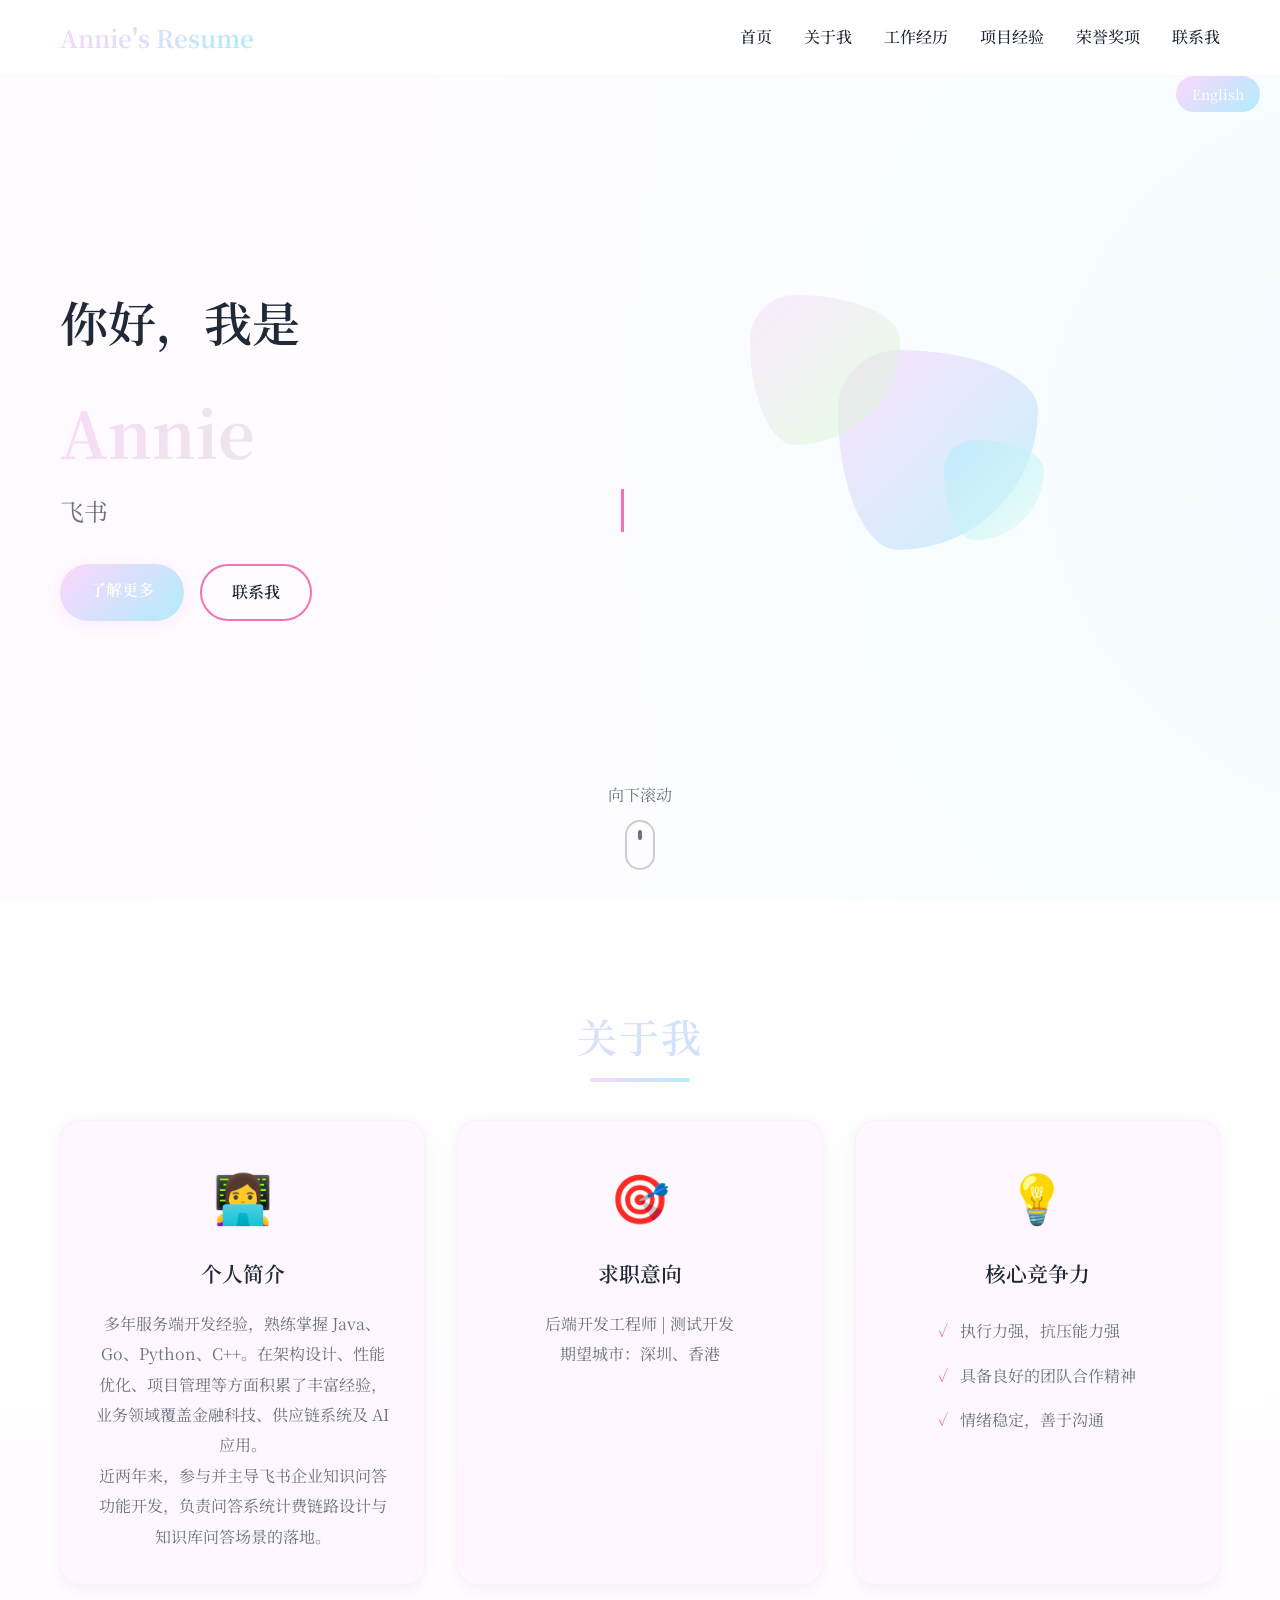
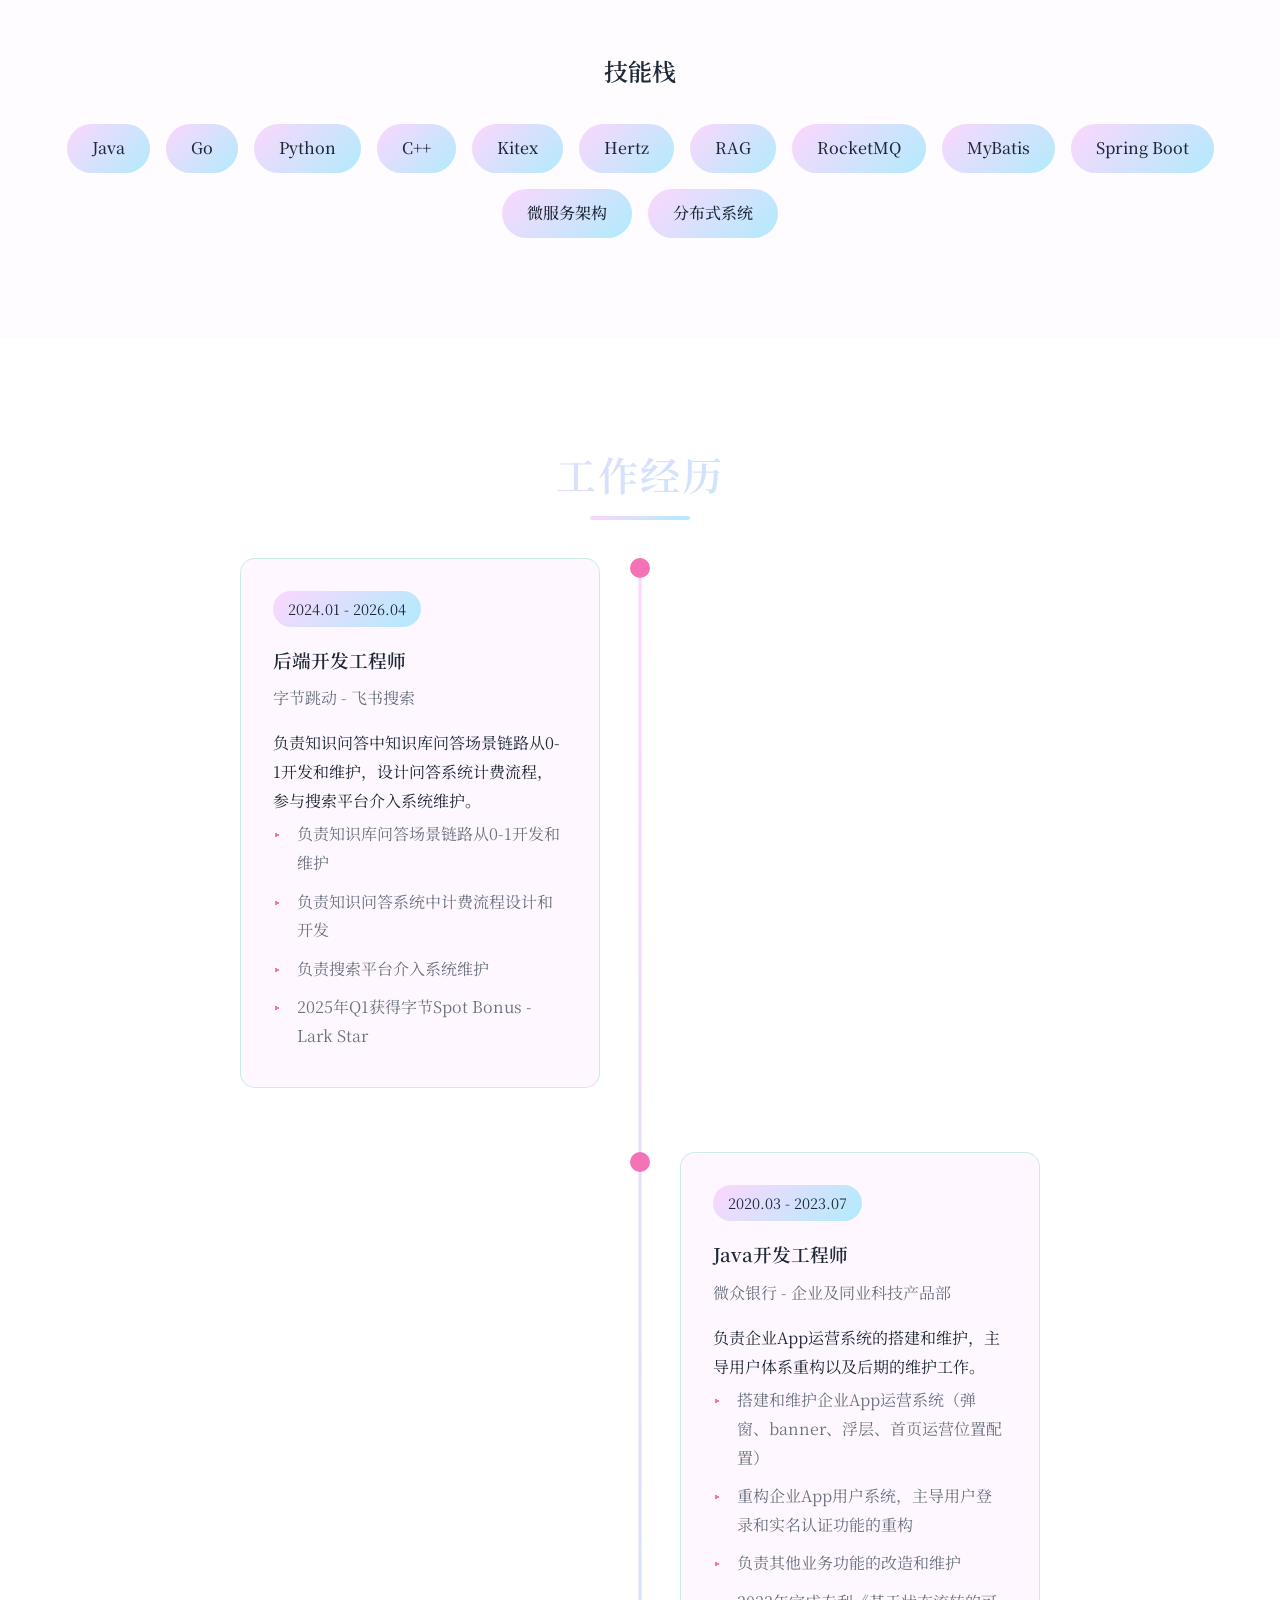
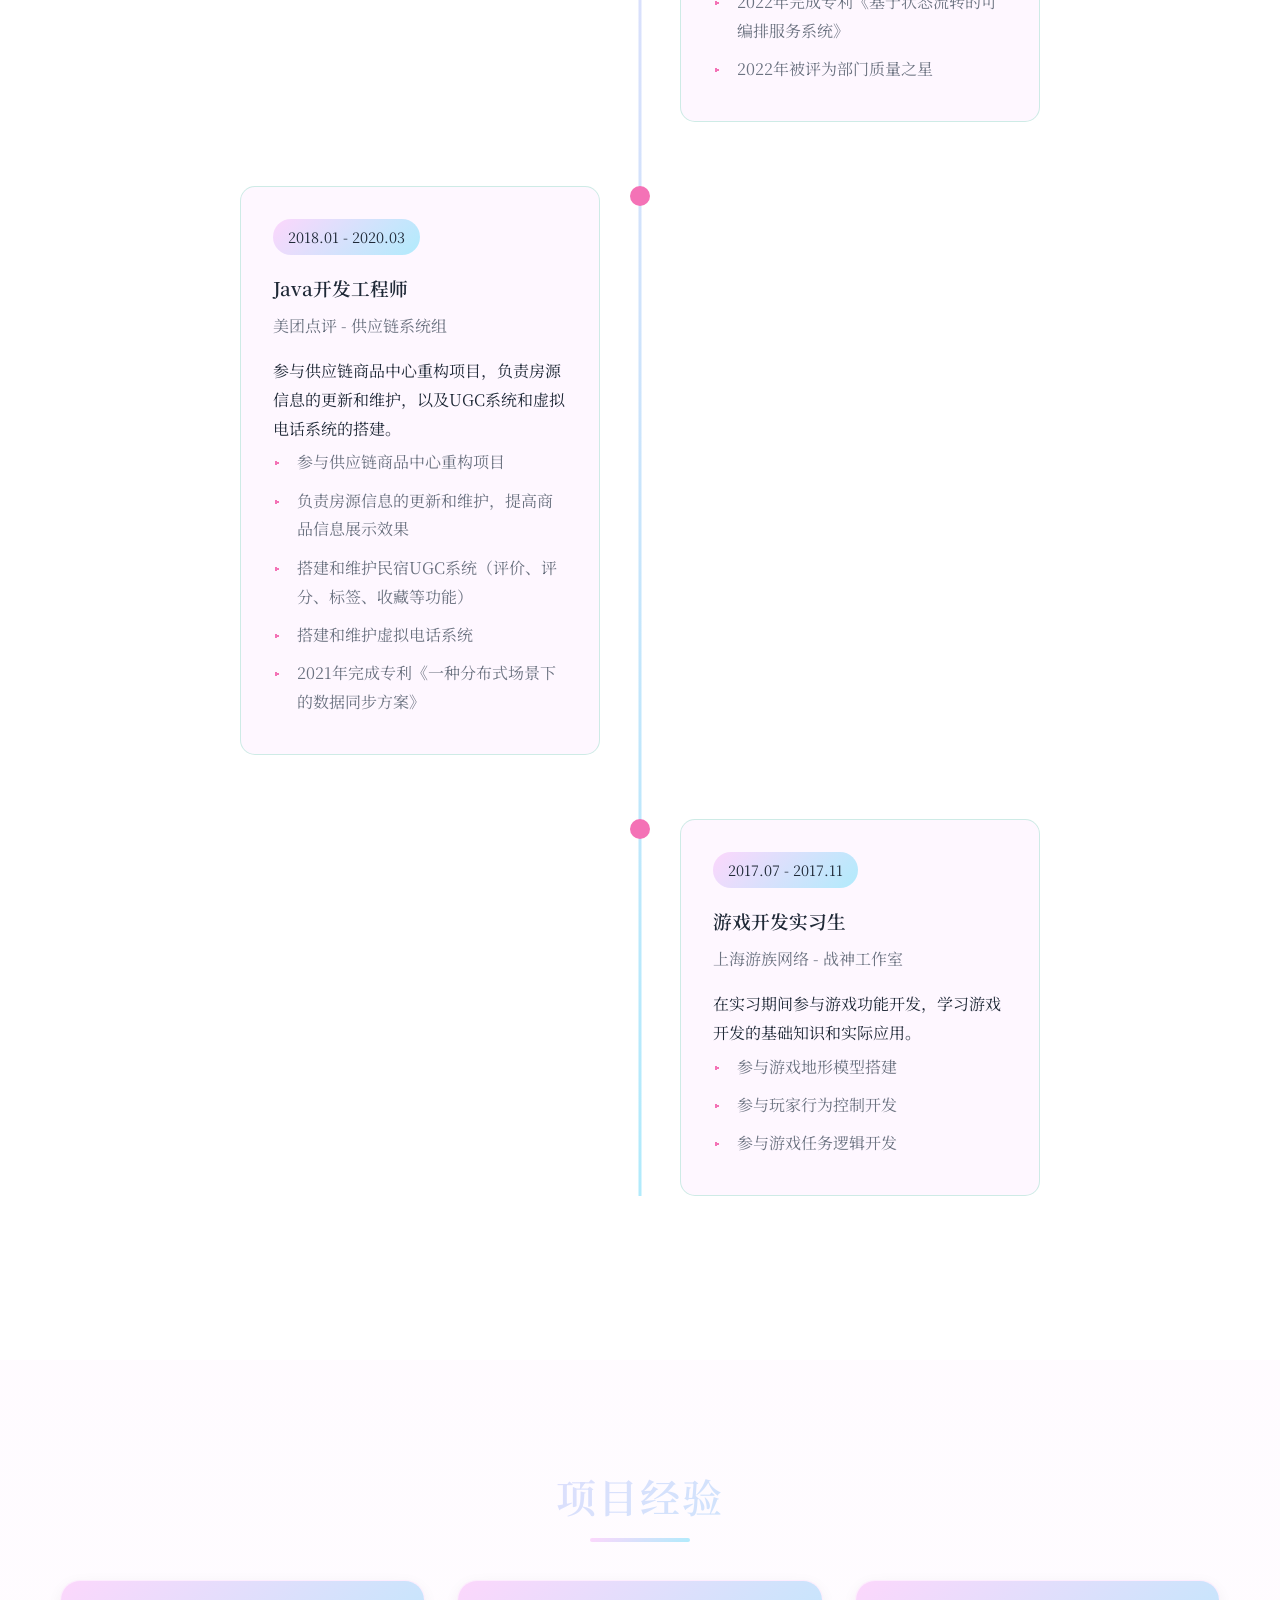
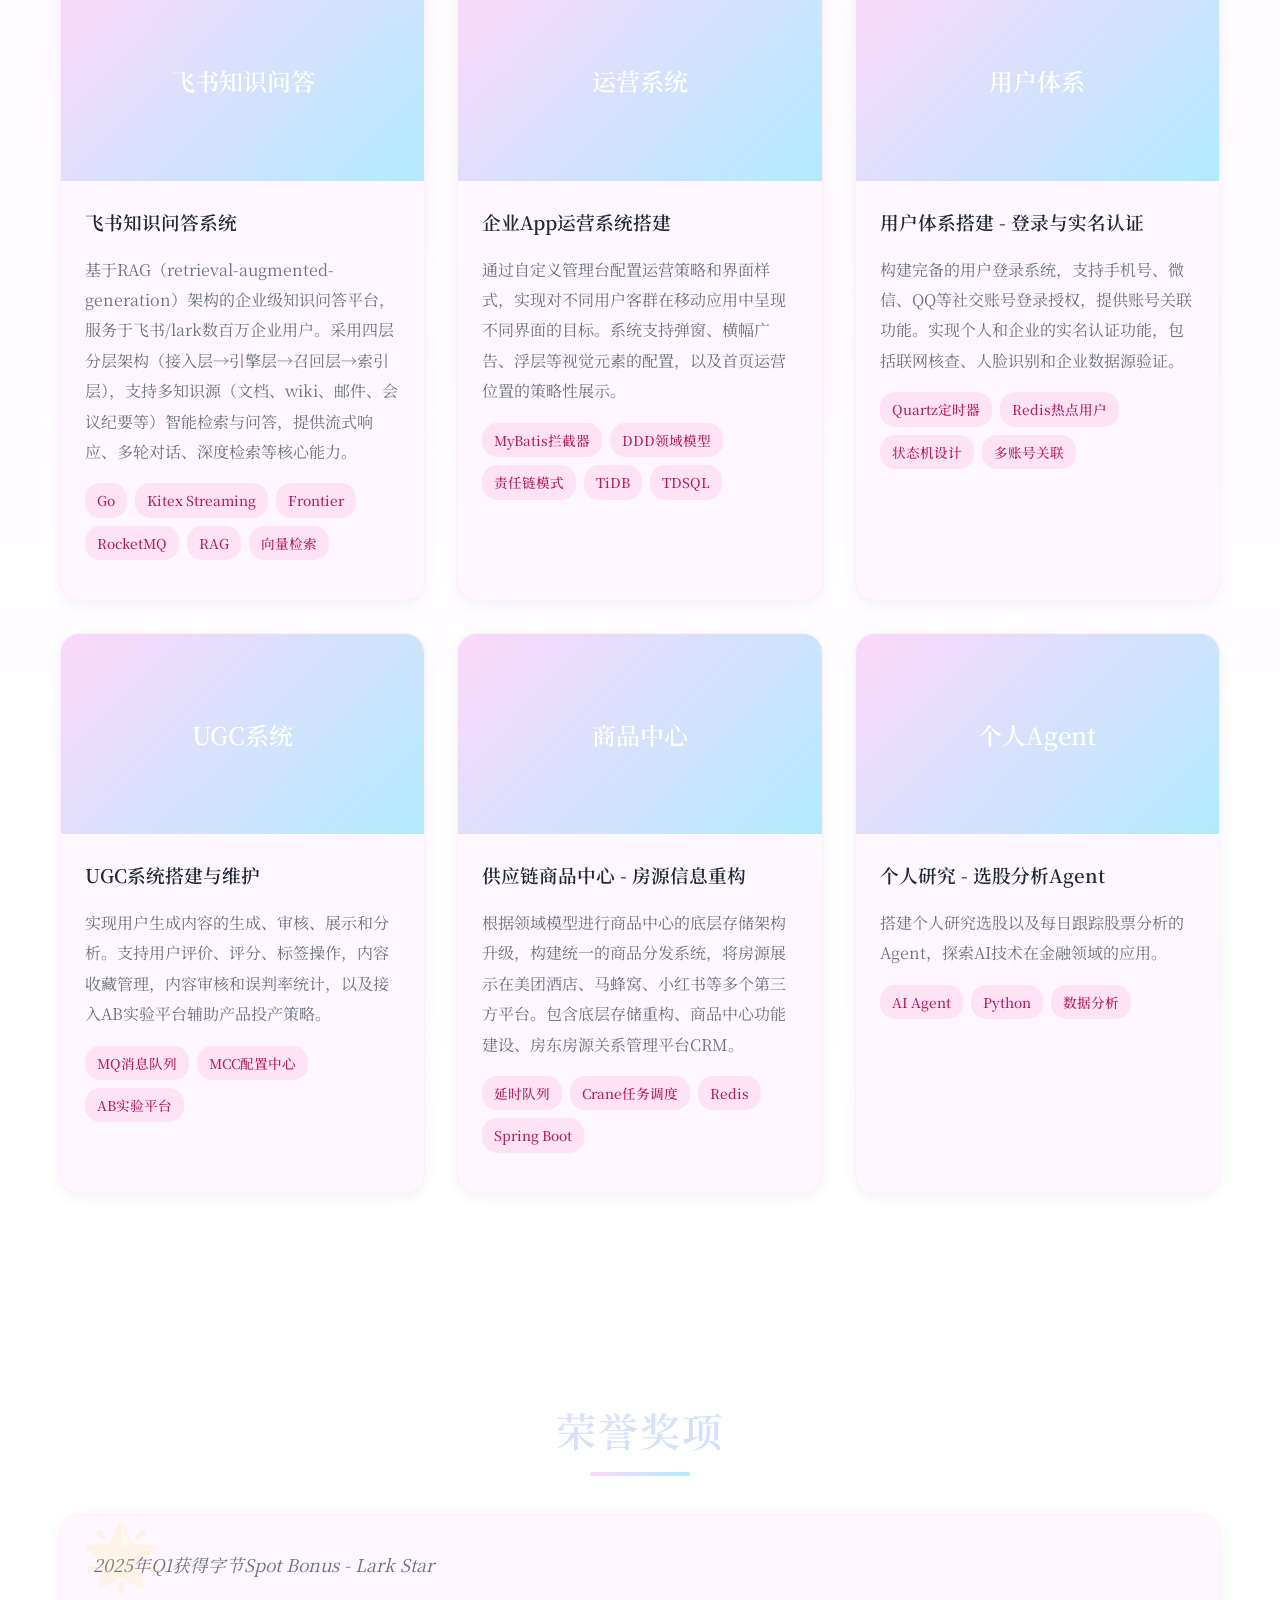
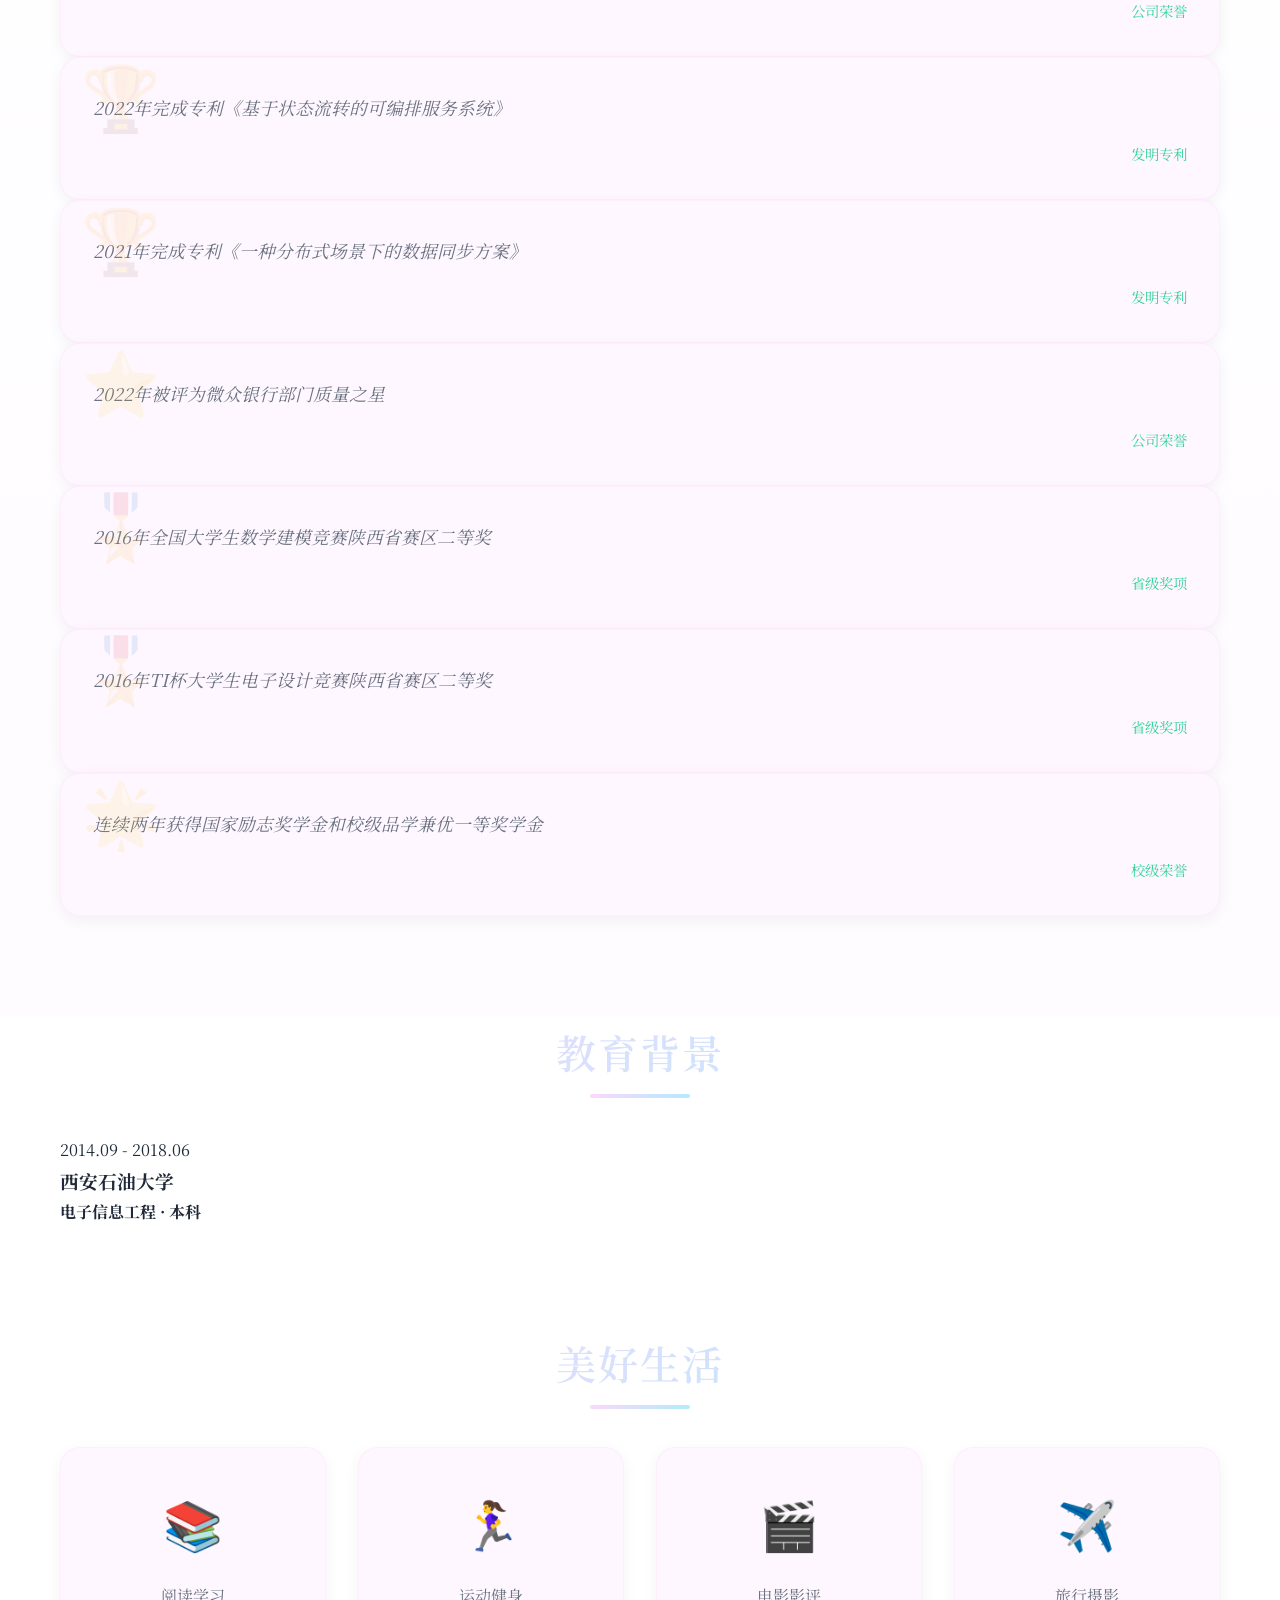
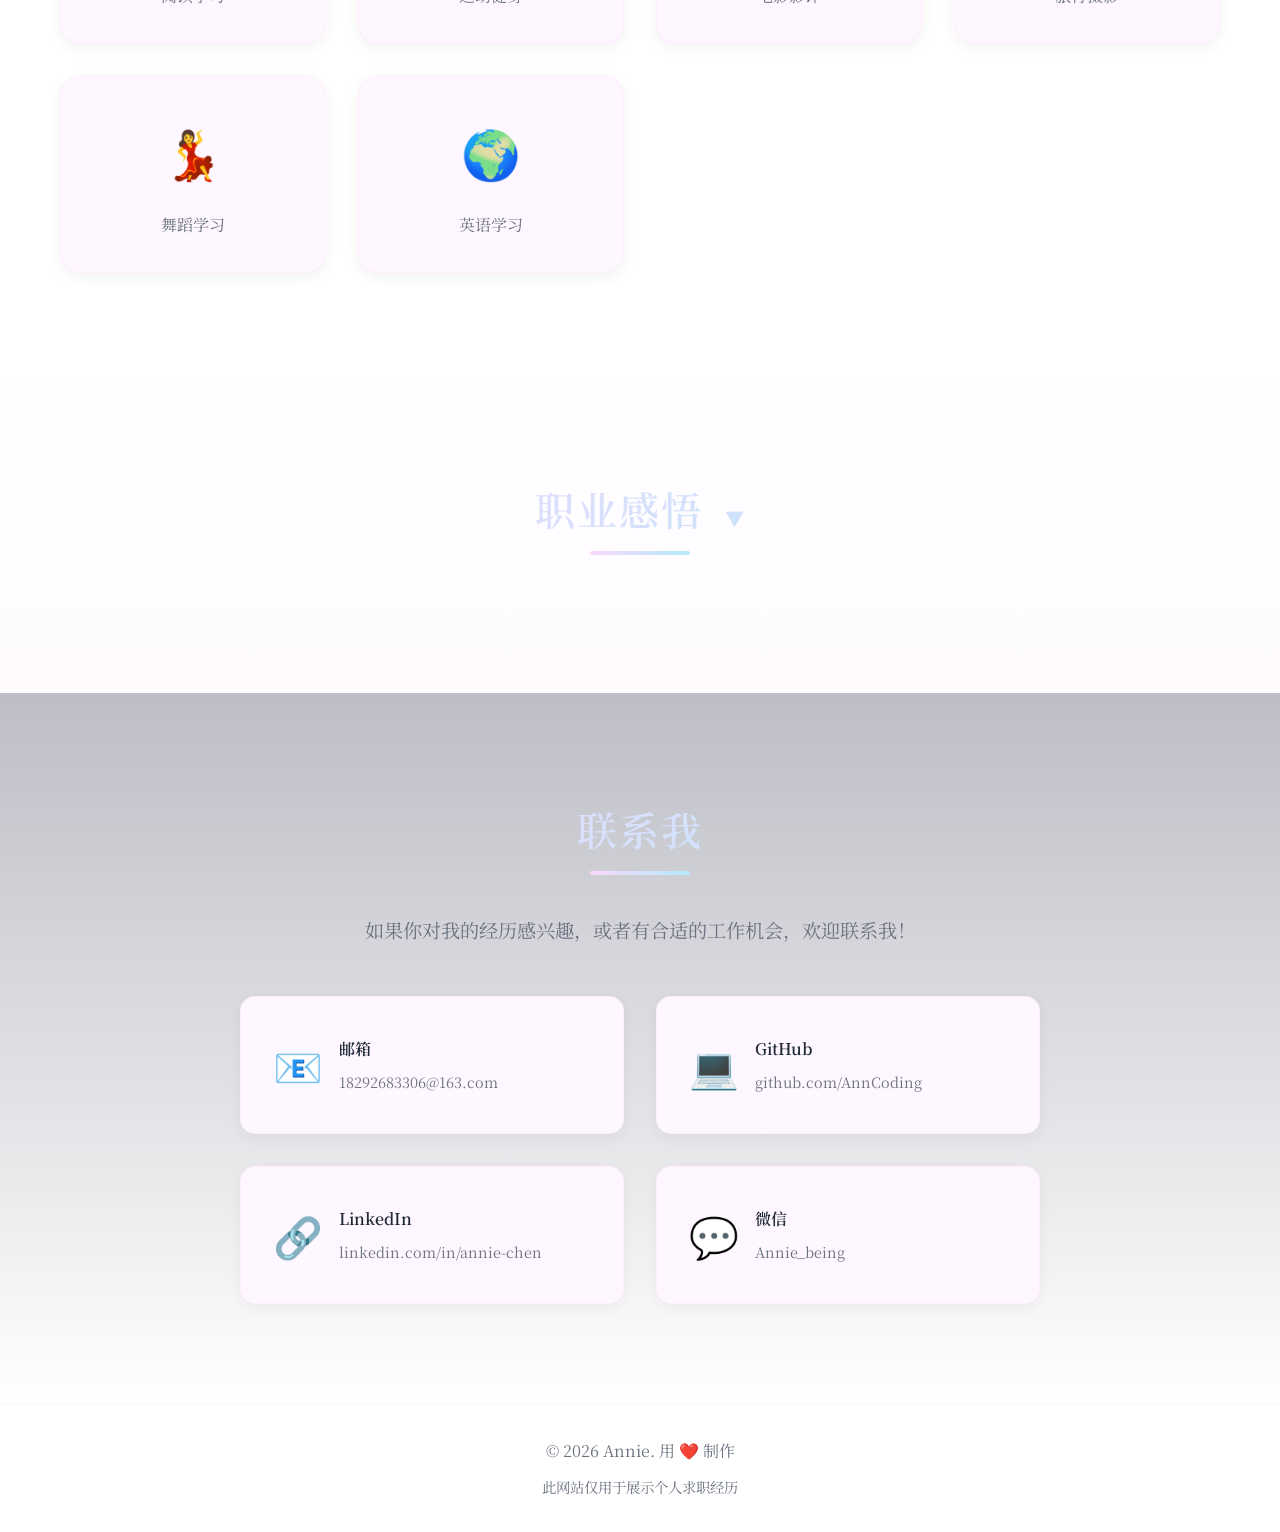
==== commit 7e70f3f7: "Update copyright year to 2026" ====
--- a/index.html
+++ b/index.html
@@ -343,16 +343,18 @@
     </section>
 
     <!-- 教育背景 -->
-    <section id="education" class="education-new">
+    <section id="education" class="education-section">
         <div class="container">
             <h2 class="section-title">教育背景</h2>
-            <div class="education-card">
-                <div class="edu-school">西安石油大学</div>
-                <div class="edu-divider">|</div>
-                <div class="edu-major">电子信息工程</div>
-                <div class="edu-divider">|</div>
-                <div class="edu-time">2014.09 - 2018.06</div>
-                <div class="edu-degree">本科</div>
+            <div class="timeline-simple">
+                <div class="timeline-item-simple">
+                    <div class="timeline-dot-simple"></div>
+                    <div class="timeline-content-simple">
+                        <div class="edu-date">2014.09 - 2018.06</div>
+                        <h3>西安石油大学</h3>
+                        <h4>电子信息工程 · 本科</h4>
+                    </div>
+                </div>
             </div>
         </div>
     </section>
@@ -459,7 +461,7 @@
     <!-- 页脚 -->
     <footer class="footer">
         <div class="container">
-            <p>&copy; 2024 Annie. 用 ❤️ 制作</p>
+            <p>&copy; 2026 Annie. 用 ❤️ 制作</p>
             <p class="footer-note">此网站仅用于展示个人求职经历</p>
         </div>
     </footer>
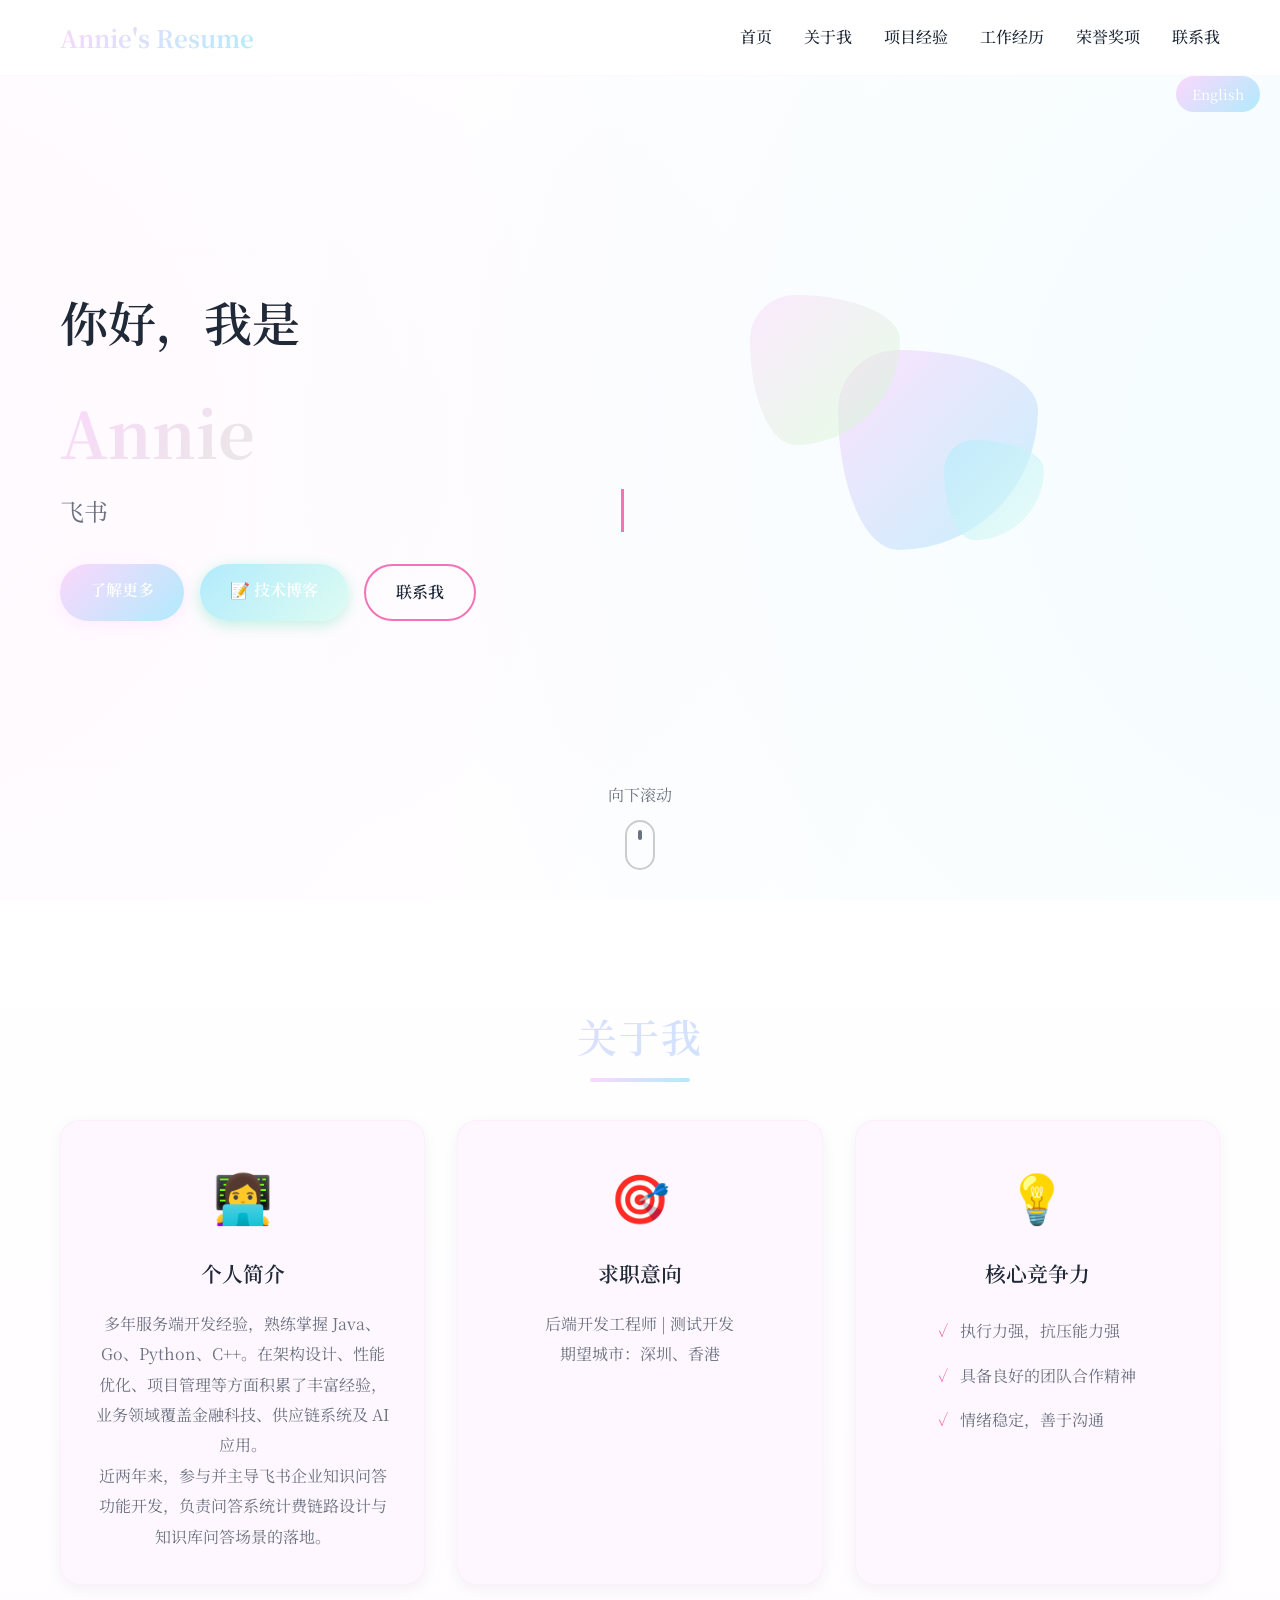
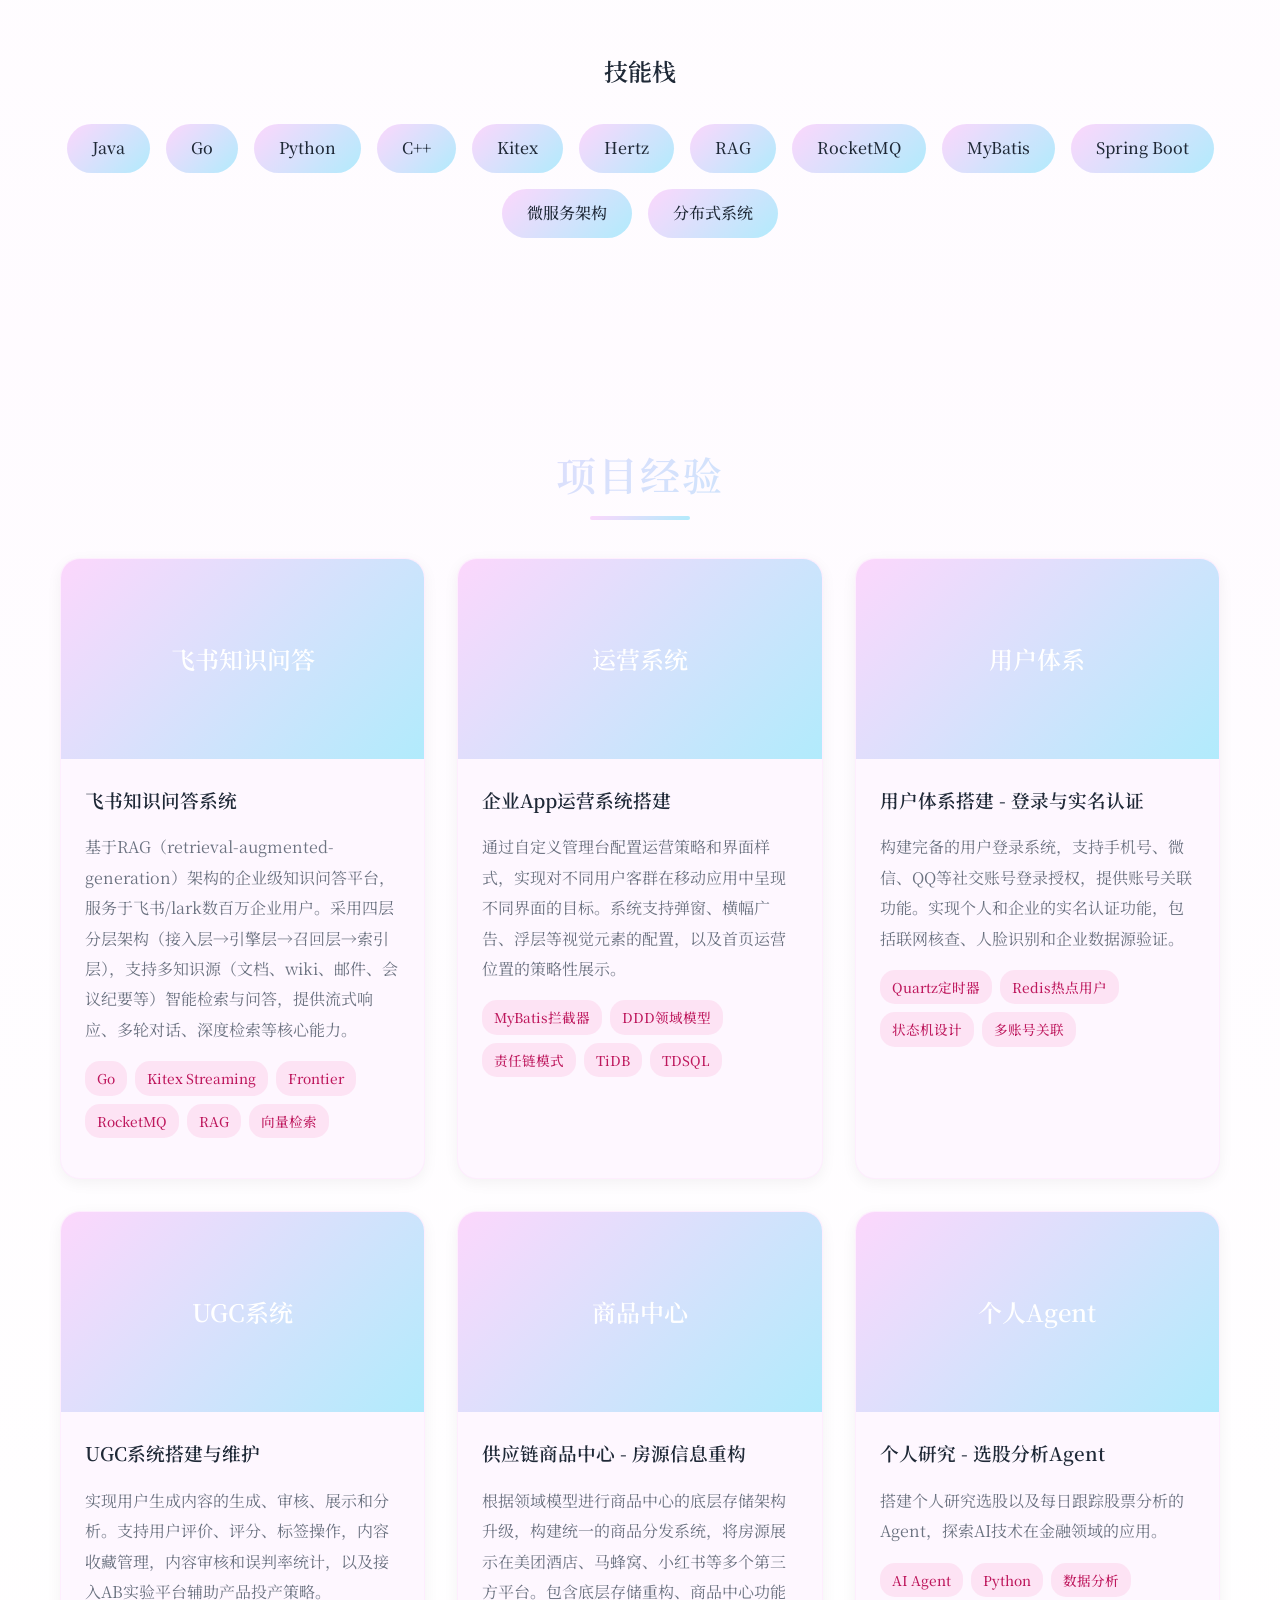
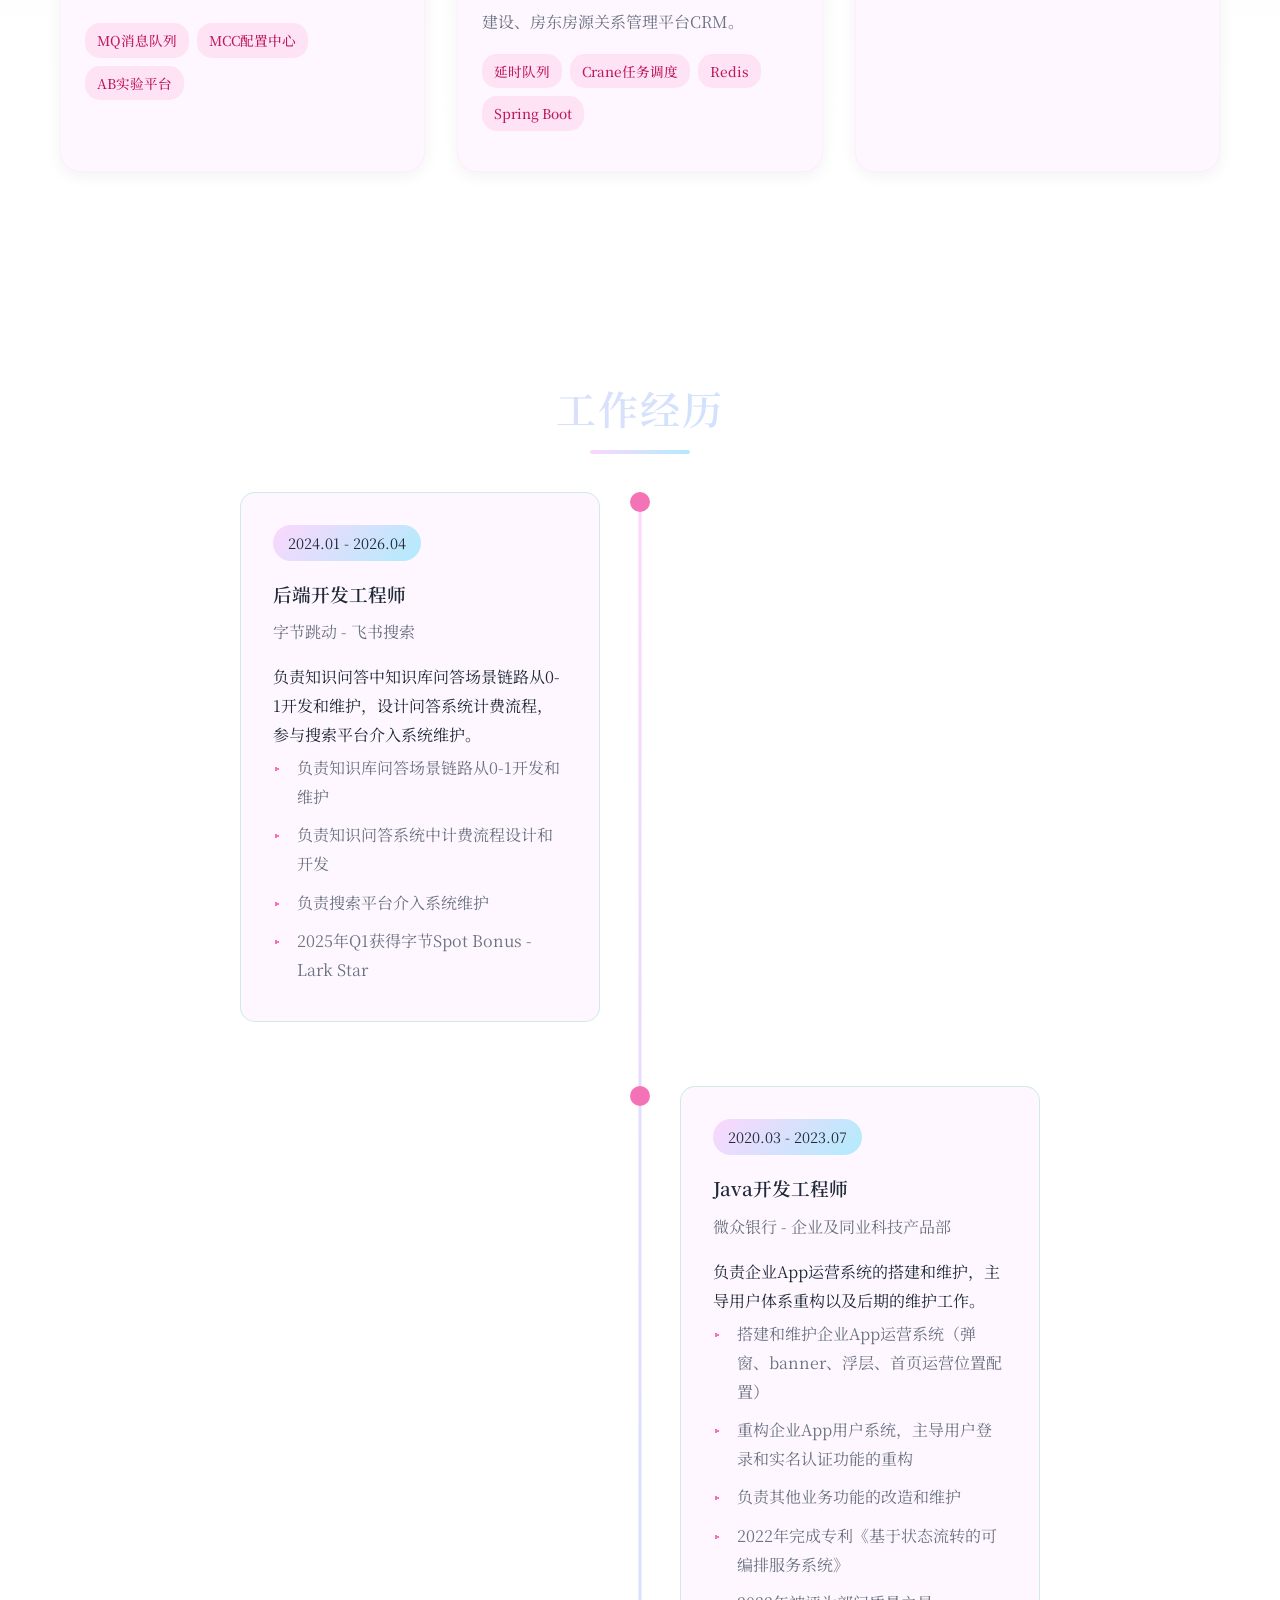
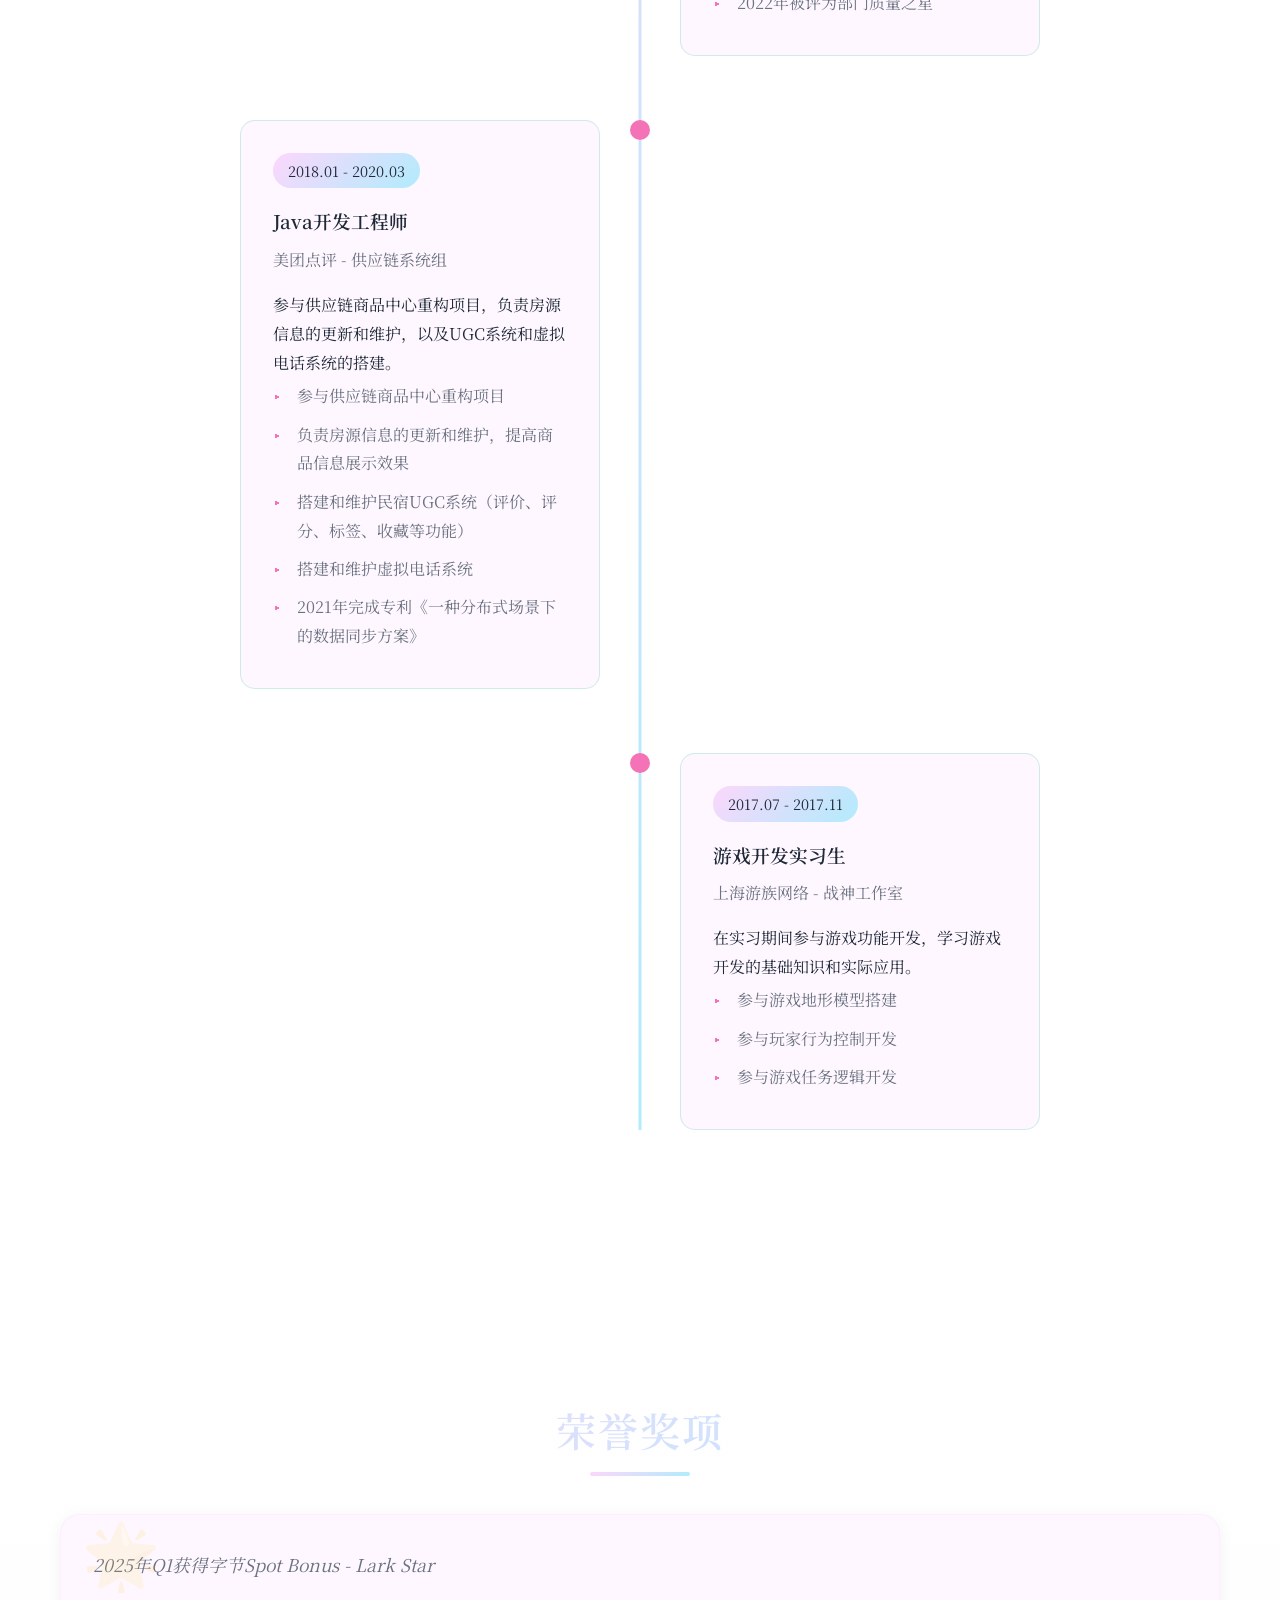
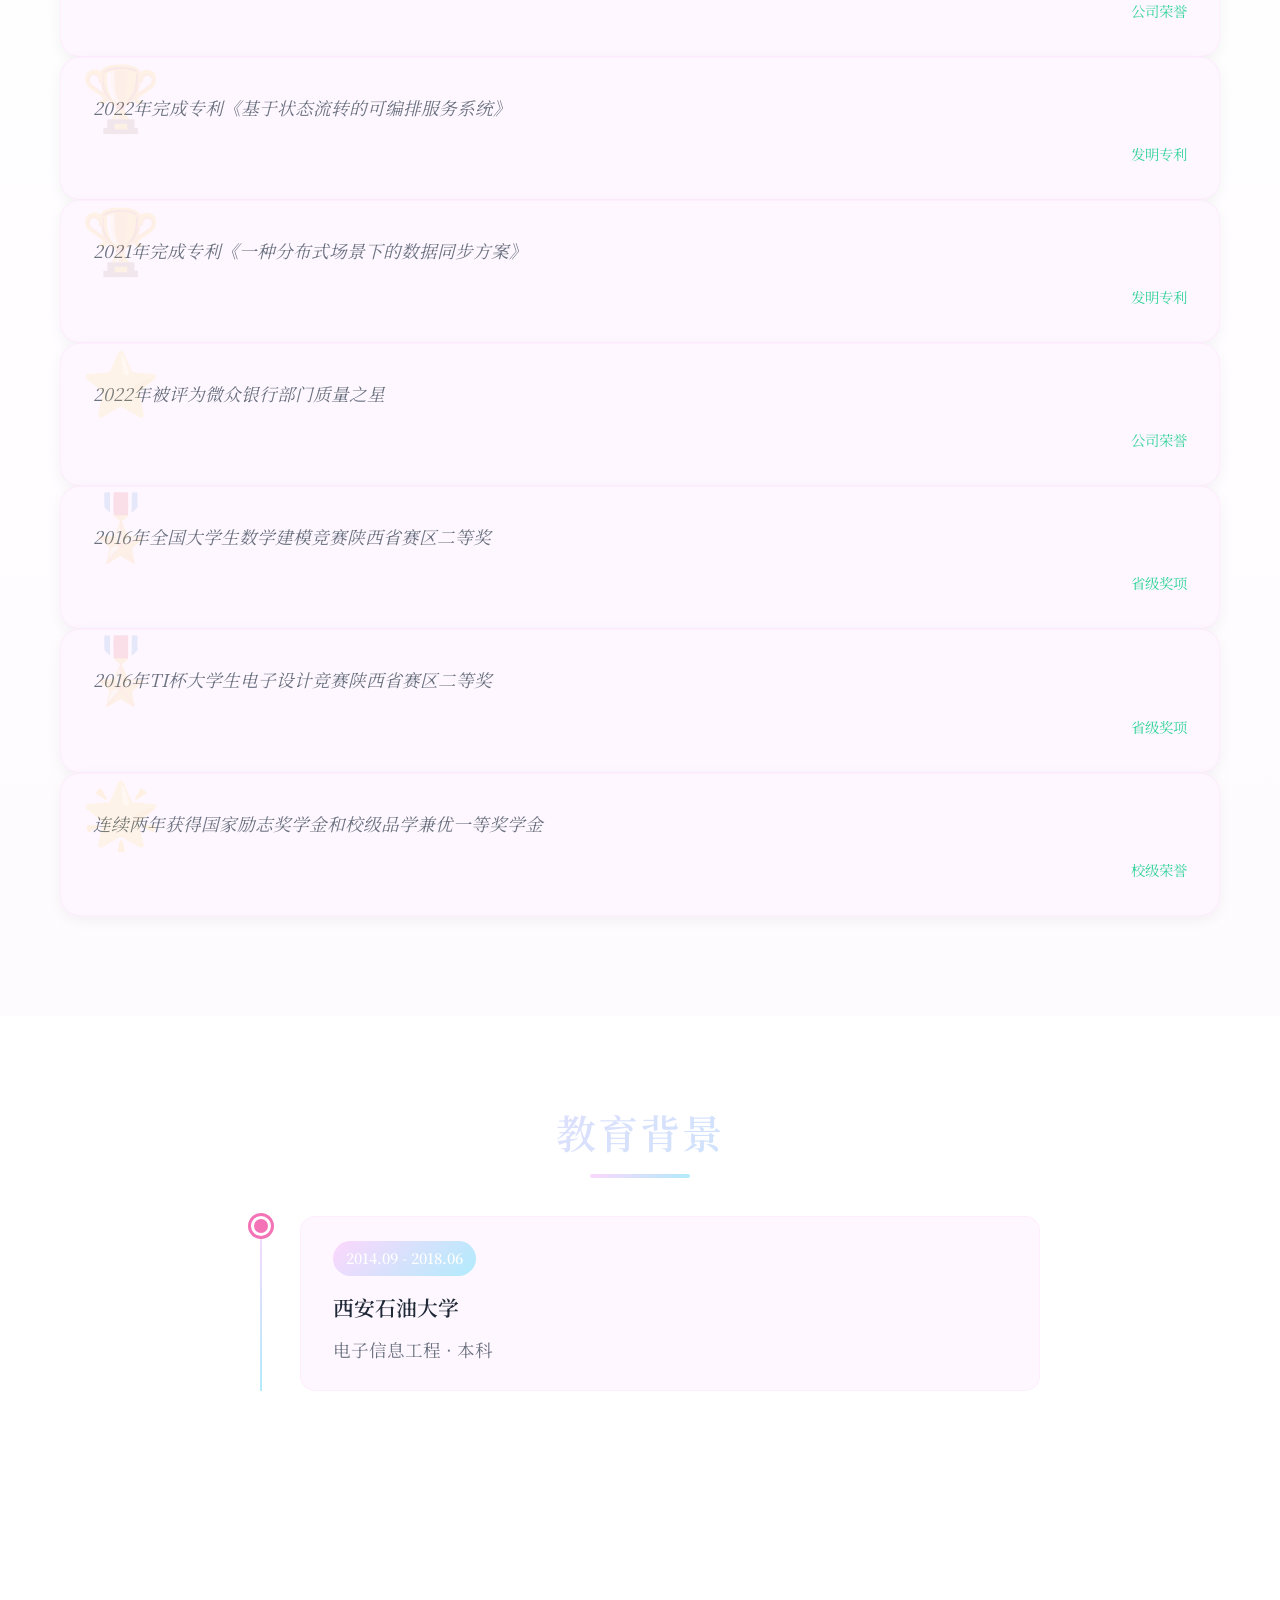
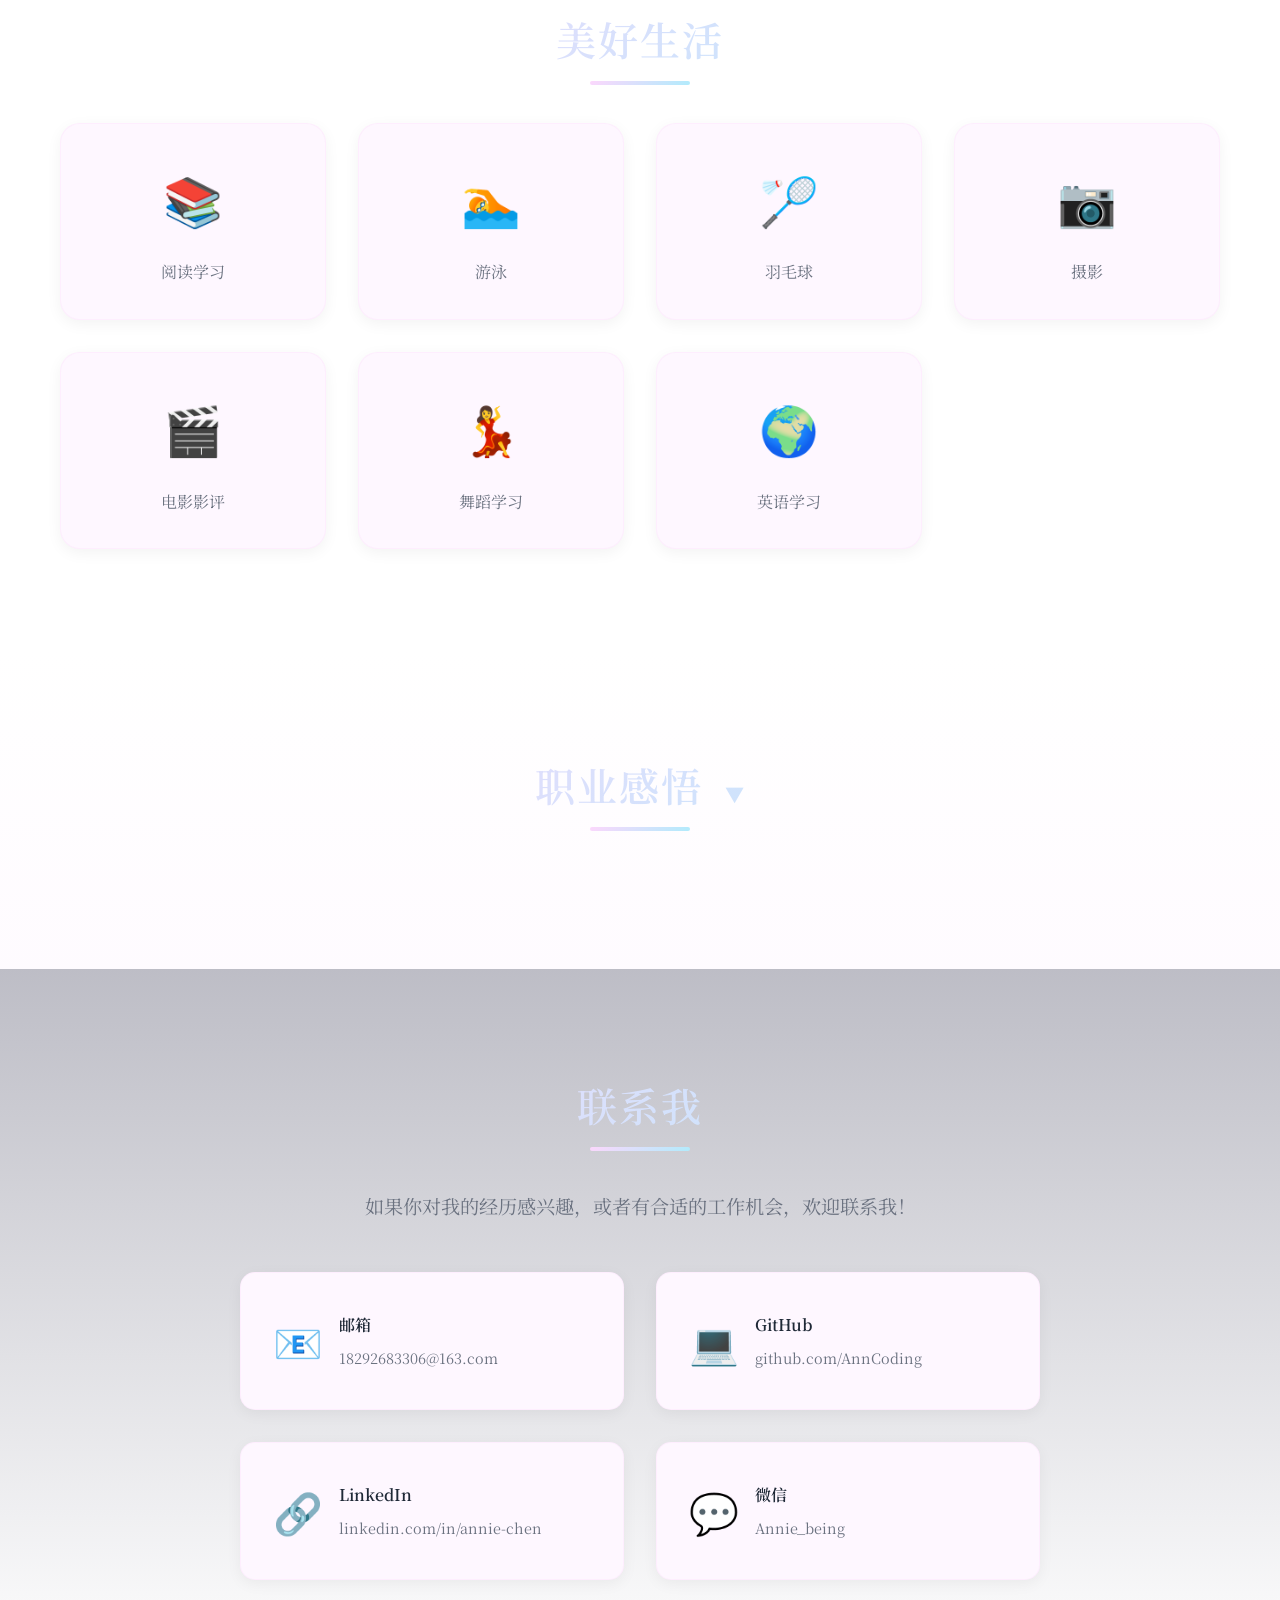
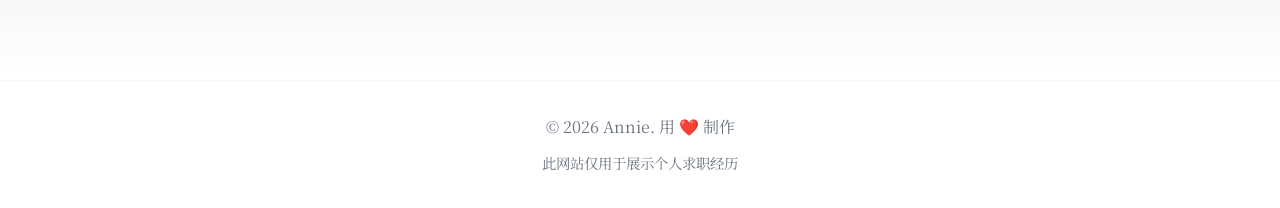
==== commit 9746ba75: "Add blog button to hero section" ====
--- a/index.html
+++ b/index.html
@@ -40,8 +40,8 @@
             <ul class="nav-menu">
                 <li><a href="#home">首页</a></li>
                 <li><a href="#about">关于我</a></li>
+                <li><a href="#projects">项目经验</a></li>
                 <li><a href="#experience">工作经历</a></li>
-                <li><a href="#projects">项目经验</a></li>
                 <li><a href="#honors">荣誉奖项</a></li>
                 <li><a href="#contact">联系我</a></li>
             </ul>
@@ -62,6 +62,7 @@
                 <p class="typing-text">多年服务端开发经验 | Java/Go | AI应用 | 企业级系统</p>
                 <div class="hero-buttons">
                     <a href="#about" class="btn btn-primary">了解更多</a>
+                    <a href="https://annies-block.vercel.app/" target="_blank" class="btn btn-accent">📝 技术博客</a>
                     <a href="#contact" class="btn btn-secondary">联系我</a>
                 </div>
             </div>
@@ -128,6 +129,106 @@
         </div>
     </section>
 
+    <!-- 项目经验 -->
+    <section id="projects" class="projects">
+        <div class="container">
+            <h2 class="section-title">项目经验</h2>
+            <div class="projects-grid">
+                <div class="project-card">
+                    <div class="project-image">
+                        <div class="placeholder-image">飞书知识问答</div>
+                    </div>
+                    <div class="project-content">
+                        <h3>飞书知识问答系统</h3>
+                        <p class="project-desc">基于RAG（retrieval-augmented-generation）架构的企业级知识问答平台，服务于飞书/lark数百万企业用户。采用四层分层架构（接入层→引擎层→召回层→索引层），支持多知识源（文档、wiki、邮件、会议纪要等）智能检索与问答，提供流式响应、多轮对话、深度检索等核心能力。</p>
+                        <div class="project-tech">
+                            <span>Go</span>
+                            <span>Kitex Streaming</span>
+                            <span>Frontier</span>
+                            <span>RocketMQ</span>
+                            <span>RAG</span>
+                            <span>向量检索</span>
+                        </div>
+                    </div>
+                </div>
+                <div class="project-card">
+                    <div class="project-image">
+                        <div class="placeholder-image">运营系统</div>
+                    </div>
+                    <div class="project-content">
+                        <h3>企业App运营系统搭建</h3>
+                        <p class="project-desc">通过自定义管理台配置运营策略和界面样式，实现对不同用户客群在移动应用中呈现不同界面的目标。系统支持弹窗、横幅广告、浮层等视觉元素的配置，以及首页运营位置的策略性展示。</p>
+                        <div class="project-tech">
+                            <span>MyBatis拦截器</span>
+                            <span>DDD领域模型</span>
+                            <span>责任链模式</span>
+                            <span>TiDB</span>
+                            <span>TDSQL</span>
+                        </div>
+                    </div>
+                </div>
+                <div class="project-card">
+                    <div class="project-image">
+                        <div class="placeholder-image">用户体系</div>
+                    </div>
+                    <div class="project-content">
+                        <h3>用户体系搭建 - 登录与实名认证</h3>
+                        <p class="project-desc">构建完备的用户登录系统，支持手机号、微信、QQ等社交账号登录授权，提供账号关联功能。实现个人和企业的实名认证功能，包括联网核查、人脸识别和企业数据源验证。</p>
+                        <div class="project-tech">
+                            <span>Quartz定时器</span>
+                            <span>Redis热点用户</span>
+                            <span>状态机设计</span>
+                            <span>多账号关联</span>
+                        </div>
+                    </div>
+                </div>
+                <div class="project-card">
+                    <div class="project-image">
+                        <div class="placeholder-image">UGC系统</div>
+                    </div>
+                    <div class="project-content">
+                        <h3>UGC系统搭建与维护</h3>
+                        <p class="project-desc">实现用户生成内容的生成、审核、展示和分析。支持用户评价、评分、标签操作，内容收藏管理，内容审核和误判率统计，以及接入AB实验平台辅助产品投产策略。</p>
+                        <div class="project-tech">
+                            <span>MQ消息队列</span>
+                            <span>MCC配置中心</span>
+                            <span>AB实验平台</span>
+                        </div>
+                    </div>
+                </div>
+                <div class="project-card">
+                    <div class="project-image">
+                        <div class="placeholder-image">商品中心</div>
+                    </div>
+                    <div class="project-content">
+                        <h3>供应链商品中心 - 房源信息重构</h3>
+                        <p class="project-desc">根据领域模型进行商品中心的底层存储架构升级，构建统一的商品分发系统，将房源展示在美团酒店、马蜂窝、小红书等多个第三方平台。包含底层存储重构、商品中心功能建设、房东房源关系管理平台CRM。</p>
+                        <div class="project-tech">
+                            <span>延时队列</span>
+                            <span>Crane任务调度</span>
+                            <span>Redis</span>
+                            <span>Spring Boot</span>
+                        </div>
+                    </div>
+                </div>
+                <div class="project-card">
+                    <div class="project-image">
+                        <div class="placeholder-image">个人Agent</div>
+                    </div>
+                    <div class="project-content">
+                        <h3>个人研究 - 选股分析Agent</h3>
+                        <p class="project-desc">搭建个人研究选股以及每日跟踪股票分析的Agent，探索AI技术在金融领域的应用。</p>
+                        <div class="project-tech">
+                            <span>AI Agent</span>
+                            <span>Python</span>
+                            <span>数据分析</span>
+                        </div>
+                    </div>
+                </div>
+            </div>
+        </div>
+    </section>
+
     <!-- 工作经历 -->
     <section id="experience" class="experience">
         <div class="container">
@@ -198,106 +299,6 @@
         </div>
     </section>
 
-    <!-- 项目经验 -->
-    <section id="projects" class="projects">
-        <div class="container">
-            <h2 class="section-title">项目经验</h2>
-            <div class="projects-grid">
-                <div class="project-card">
-                    <div class="project-image">
-                        <div class="placeholder-image">飞书知识问答</div>
-                    </div>
-                    <div class="project-content">
-                        <h3>飞书知识问答系统</h3>
-                        <p class="project-desc">基于RAG（retrieval-augmented-generation）架构的企业级知识问答平台，服务于飞书/lark数百万企业用户。采用四层分层架构（接入层→引擎层→召回层→索引层），支持多知识源（文档、wiki、邮件、会议纪要等）智能检索与问答，提供流式响应、多轮对话、深度检索等核心能力。</p>
-                        <div class="project-tech">
-                            <span>Go</span>
-                            <span>Kitex Streaming</span>
-                            <span>Frontier</span>
-                            <span>RocketMQ</span>
-                            <span>RAG</span>
-                            <span>向量检索</span>
-                        </div>
-                    </div>
-                </div>
-                <div class="project-card">
-                    <div class="project-image">
-                        <div class="placeholder-image">运营系统</div>
-                    </div>
-                    <div class="project-content">
-                        <h3>企业App运营系统搭建</h3>
-                        <p class="project-desc">通过自定义管理台配置运营策略和界面样式，实现对不同用户客群在移动应用中呈现不同界面的目标。系统支持弹窗、横幅广告、浮层等视觉元素的配置，以及首页运营位置的策略性展示。</p>
-                        <div class="project-tech">
-                            <span>MyBatis拦截器</span>
-                            <span>DDD领域模型</span>
-                            <span>责任链模式</span>
-                            <span>TiDB</span>
-                            <span>TDSQL</span>
-                        </div>
-                    </div>
-                </div>
-                <div class="project-card">
-                    <div class="project-image">
-                        <div class="placeholder-image">用户体系</div>
-                    </div>
-                    <div class="project-content">
-                        <h3>用户体系搭建 - 登录与实名认证</h3>
-                        <p class="project-desc">构建完备的用户登录系统，支持手机号、微信、QQ等社交账号登录授权，提供账号关联功能。实现个人和企业的实名认证功能，包括联网核查、人脸识别和企业数据源验证。</p>
-                        <div class="project-tech">
-                            <span>Quartz定时器</span>
-                            <span>Redis热点用户</span>
-                            <span>状态机设计</span>
-                            <span>多账号关联</span>
-                        </div>
-                    </div>
-                </div>
-                <div class="project-card">
-                    <div class="project-image">
-                        <div class="placeholder-image">UGC系统</div>
-                    </div>
-                    <div class="project-content">
-                        <h3>UGC系统搭建与维护</h3>
-                        <p class="project-desc">实现用户生成内容的生成、审核、展示和分析。支持用户评价、评分、标签操作，内容收藏管理，内容审核和误判率统计，以及接入AB实验平台辅助产品投产策略。</p>
-                        <div class="project-tech">
-                            <span>MQ消息队列</span>
-                            <span>MCC配置中心</span>
-                            <span>AB实验平台</span>
-                        </div>
-                    </div>
-                </div>
-                <div class="project-card">
-                    <div class="project-image">
-                        <div class="placeholder-image">商品中心</div>
-                    </div>
-                    <div class="project-content">
-                        <h3>供应链商品中心 - 房源信息重构</h3>
-                        <p class="project-desc">根据领域模型进行商品中心的底层存储架构升级，构建统一的商品分发系统，将房源展示在美团酒店、马蜂窝、小红书等多个第三方平台。包含底层存储重构、商品中心功能建设、房东房源关系管理平台CRM。</p>
-                        <div class="project-tech">
-                            <span>延时队列</span>
-                            <span>Crane任务调度</span>
-                            <span>Redis</span>
-                            <span>Spring Boot</span>
-                        </div>
-                    </div>
-                </div>
-                <div class="project-card">
-                    <div class="project-image">
-                        <div class="placeholder-image">个人Agent</div>
-                    </div>
-                    <div class="project-content">
-                        <h3>个人研究 - 选股分析Agent</h3>
-                        <p class="project-desc">搭建个人研究选股以及每日跟踪股票分析的Agent，探索AI技术在金融领域的应用。</p>
-                        <div class="project-tech">
-                            <span>AI Agent</span>
-                            <span>Python</span>
-                            <span>数据分析</span>
-                        </div>
-                    </div>
-                </div>
-            </div>
-        </div>
-    </section>
-
     <!-- 荣誉奖项 -->
     <section id="honors" class="insights">
         <div class="container">
@@ -369,16 +370,20 @@
                     <p>阅读学习</p>
                 </div>
                 <div class="life-item">
-                    <div class="life-icon">🏃‍♀️</div>
-                    <p>运动健身</p>
+                    <div class="life-icon">🏊</div>
+                    <p>游泳</p>
+                </div>
+                <div class="life-item">
+                    <div class="life-icon">🏸</div>
+                    <p>羽毛球</p>
+                </div>
+                <div class="life-item">
+                    <div class="life-icon">📷</div>
+                    <p>摄影</p>
                 </div>
                 <div class="life-item">
                     <div class="life-icon">🎬</div>
                     <p>电影影评</p>
-                </div>
-                <div class="life-item">
-                    <div class="life-icon">✈️</div>
-                    <p>旅行摄影</p>
                 </div>
                 <div class="life-item">
                     <div class="life-icon">💃</div>
--- a/css/style.css
+++ b/css/style.css
@@ -309,9 +309,15 @@
     transform: translateY(-3px);
 }
 
-.btn-secondary:hover {
-    background: var(--primary-color);
+.btn-accent {
+    background: var(--gradient-3);
+    color: white;
+    box-shadow: 0 4px 15px rgba(52, 211, 153, 0.3);
+}
+
+.btn-accent:hover {
     transform: translateY(-3px);
+    box-shadow: 0 6px 20px rgba(52, 211, 153, 0.5);
 }
 
 /* 浮动图形 */
@@ -754,79 +760,79 @@
     color: var(--text-secondary);
 }
 
-/* ==================== 教育背景（新样式） ==================== */
-.education-new {
+/* ==================== 教育背景（时间线风格） ==================== */
+.education-section {
     padding: 80px 0;
 }
 
-.education-card {
-    display: flex;
-    align-items: center;
-    justify-content: center;
-    flex-wrap: wrap;
-    gap: 1.5rem;
+.timeline-simple {
+    position: relative;
+    max-width: 800px;
+    margin: 0 auto;
+}
+
+.timeline-simple::before {
+    content: '';
+    position: absolute;
+    left: 20px;
+    top: 0;
+    bottom: 0;
+    width: 2px;
+    background: var(--gradient-1);
+}
+
+.timeline-item-simple {
+    position: relative;
+    padding-left: 60px;
+    margin-bottom: 2rem;
+}
+
+.timeline-dot-simple {
+    position: absolute;
+    left: 11px;
+    top: 0;
+    width: 20px;
+    height: 20px;
+    background: var(--primary-color);
+    border-radius: 50%;
+    border: 3px solid white;
+    box-shadow: 0 0 0 3px var(--primary-color);
+}
+
+.timeline-content-simple {
     background: var(--card-bg);
-    padding: 2rem 3rem;
-    border-radius: 20px;
+    padding: 1.5rem 2rem;
+    border-radius: 15px;
     border: 1px solid rgba(252, 215, 252, 0.3);
-    box-shadow: 0 10px 30px rgba(244, 114, 182, 0.1);
-    transition: all 0.3s ease;
-}
-
-.education-card:hover {
+    transition: all 0.3s ease;
+}
+
+.timeline-content-simple:hover {
     transform: translateY(-3px);
-    box-shadow: 0 15px 40px rgba(244, 114, 182, 0.2);
-}
-
-.edu-school {
-    font-size: 1.4rem;
-    font-weight: 700;
-    color: var(--text-primary);
-}
-
-.edu-major {
-    font-size: 1.2rem;
-    color: var(--primary-color);
-    font-weight: 600;
-}
-
-.edu-time {
-    font-size: 1rem;
-    color: var(--text-secondary);
-}
-
-.edu-degree {
-    padding: 0.4rem 1.2rem;
+    box-shadow: 0 10px 30px rgba(244, 114, 182, 0.2);
+}
+
+.edu-date {
+    display: inline-block;
+    padding: 0.3rem 0.8rem;
     background: var(--gradient-1);
     color: white;
     border-radius: 20px;
     font-size: 0.9rem;
     font-weight: 600;
-}
-
-.edu-divider {
-    color: rgba(107, 114, 128, 0.4);
-    font-size: 1.2rem;
-}
-
-@media (max-width: 768px) {
-    .education-card {
-        flex-direction: column;
-        gap: 1rem;
-        padding: 1.5rem;
-    }
-
-    .edu-divider {
-        display: none;
-    }
-
-    .edu-school {
-        font-size: 1.2rem;
-    }
-
-    .edu-major {
-        font-size: 1.1rem;
-    }
+    margin-bottom: 0.8rem;
+}
+
+.timeline-content-simple h3 {
+    margin-bottom: 0.5rem;
+    font-weight: 600;
+    font-size: 1.3rem;
+}
+
+.timeline-content-simple h4 {
+    color: var(--text-secondary);
+    font-weight: 400;
+    font-size: 1.1rem;
 }
 
 /* ==================== 感悟体验 ==================== */
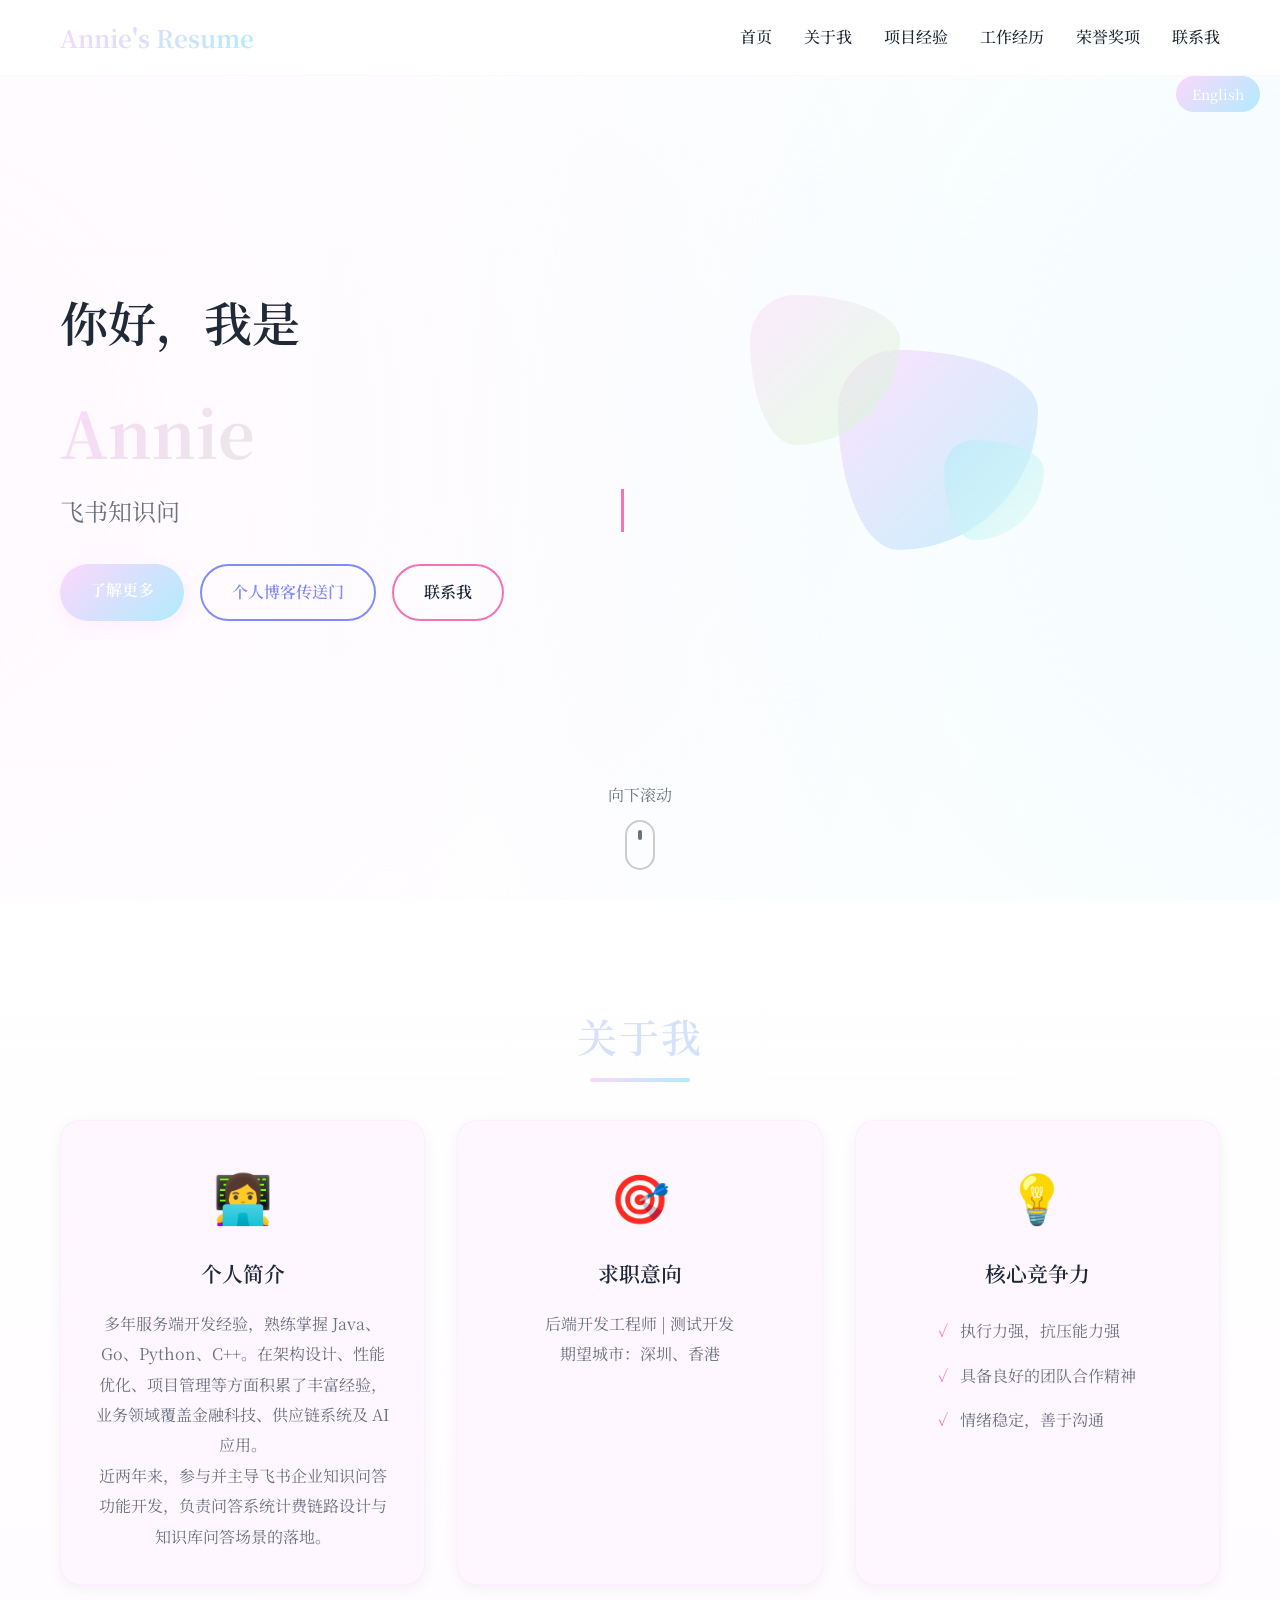
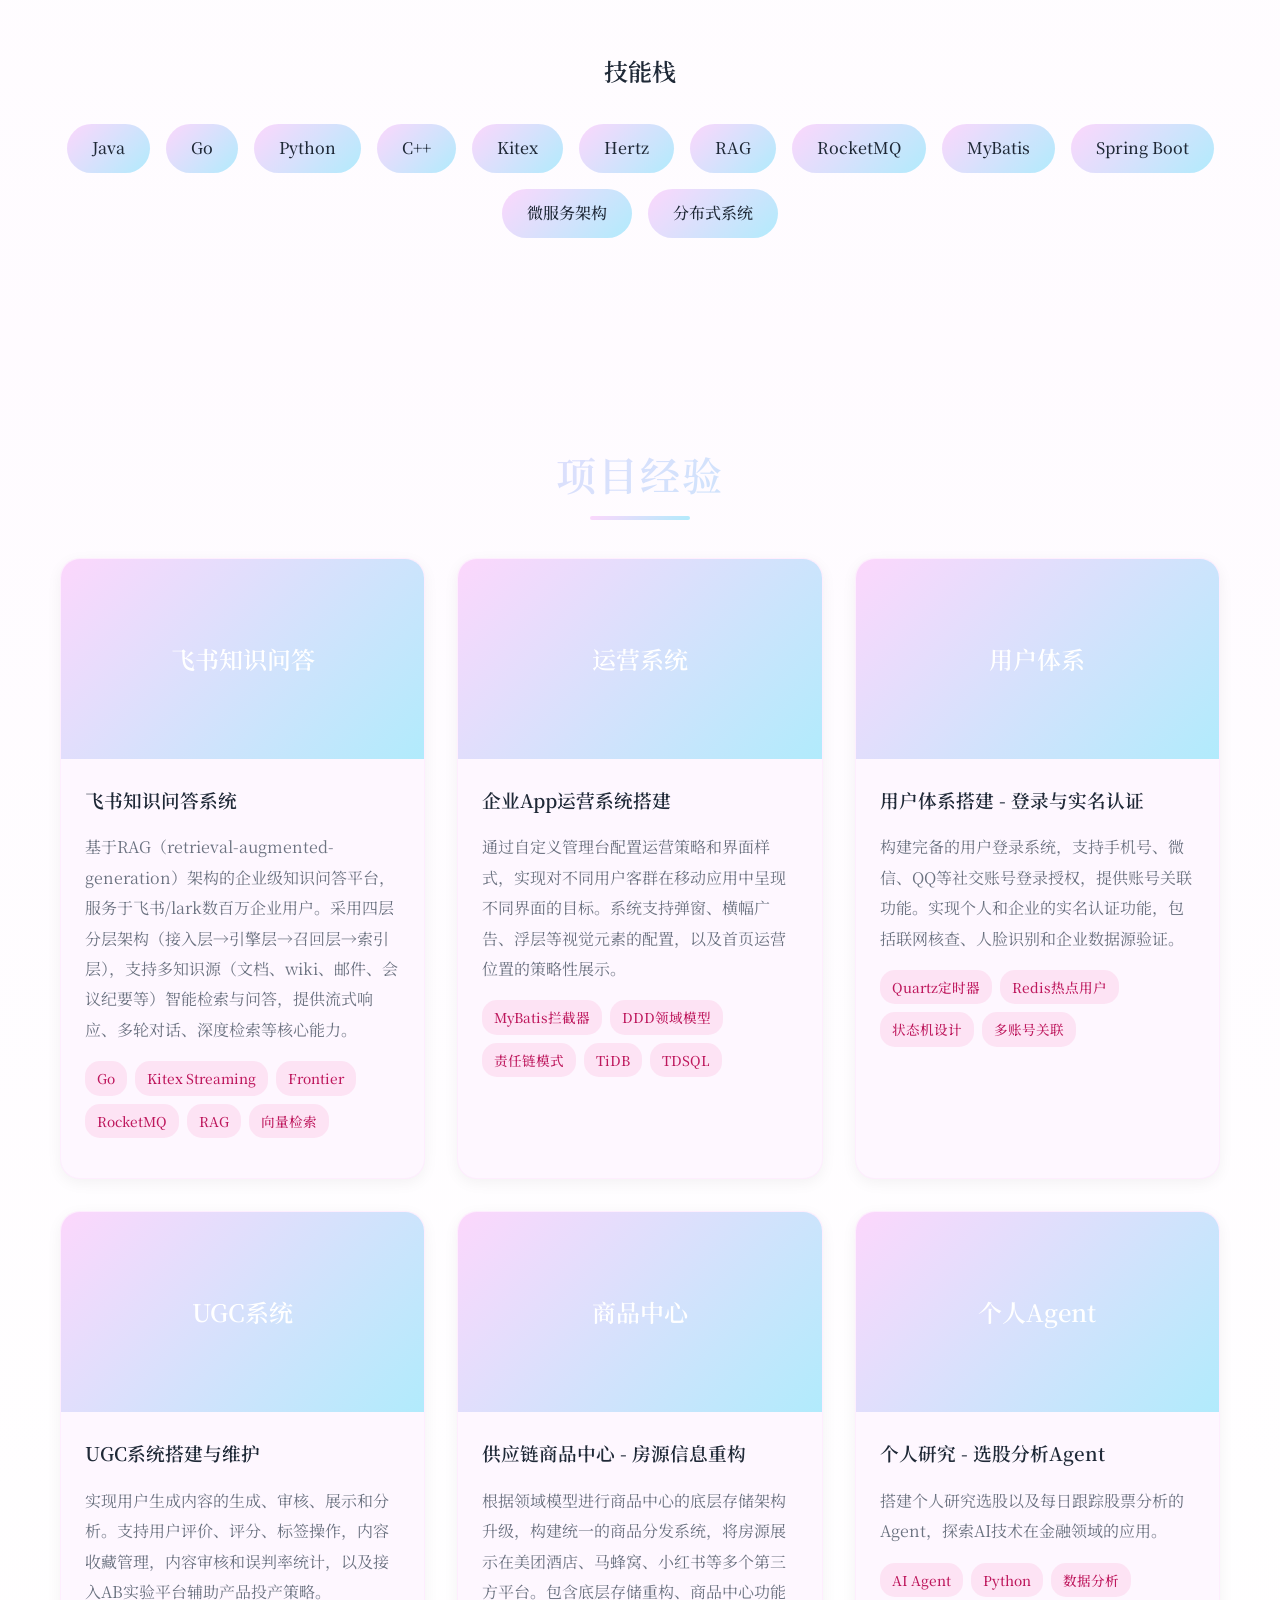
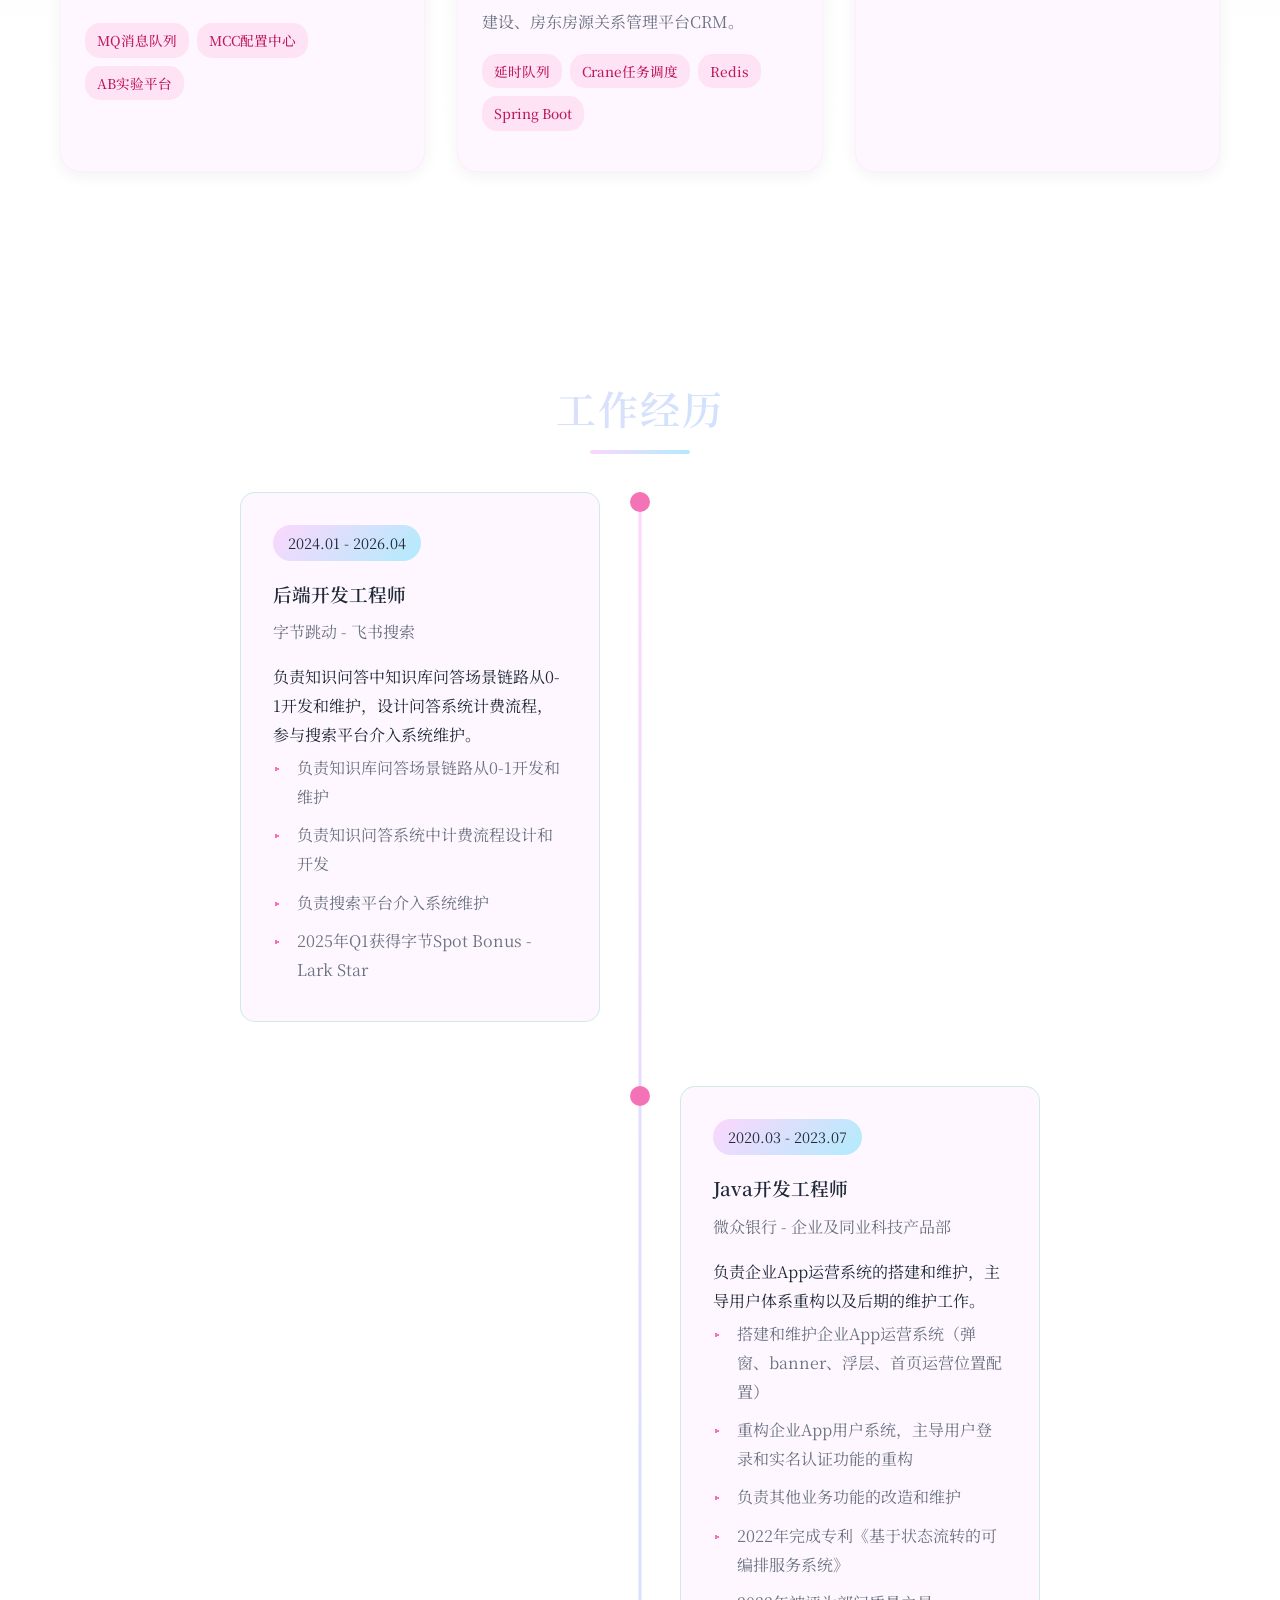
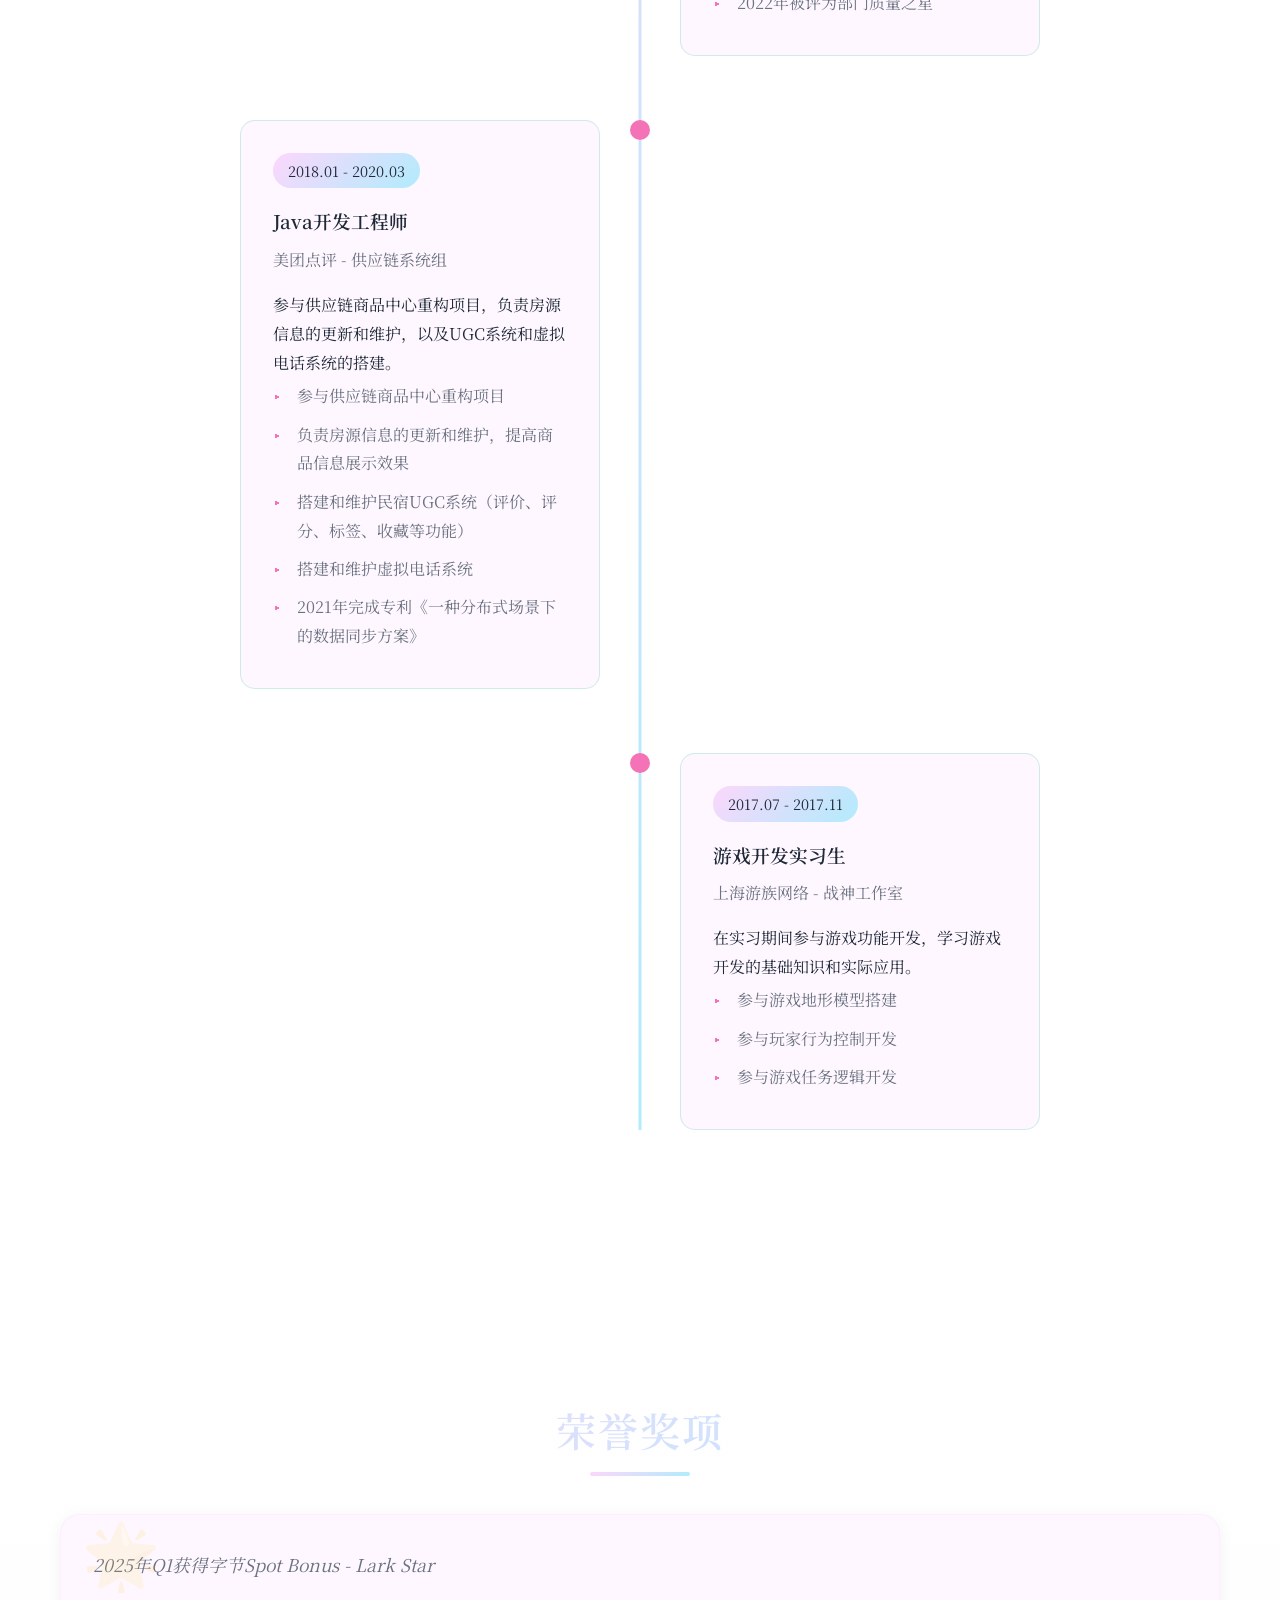
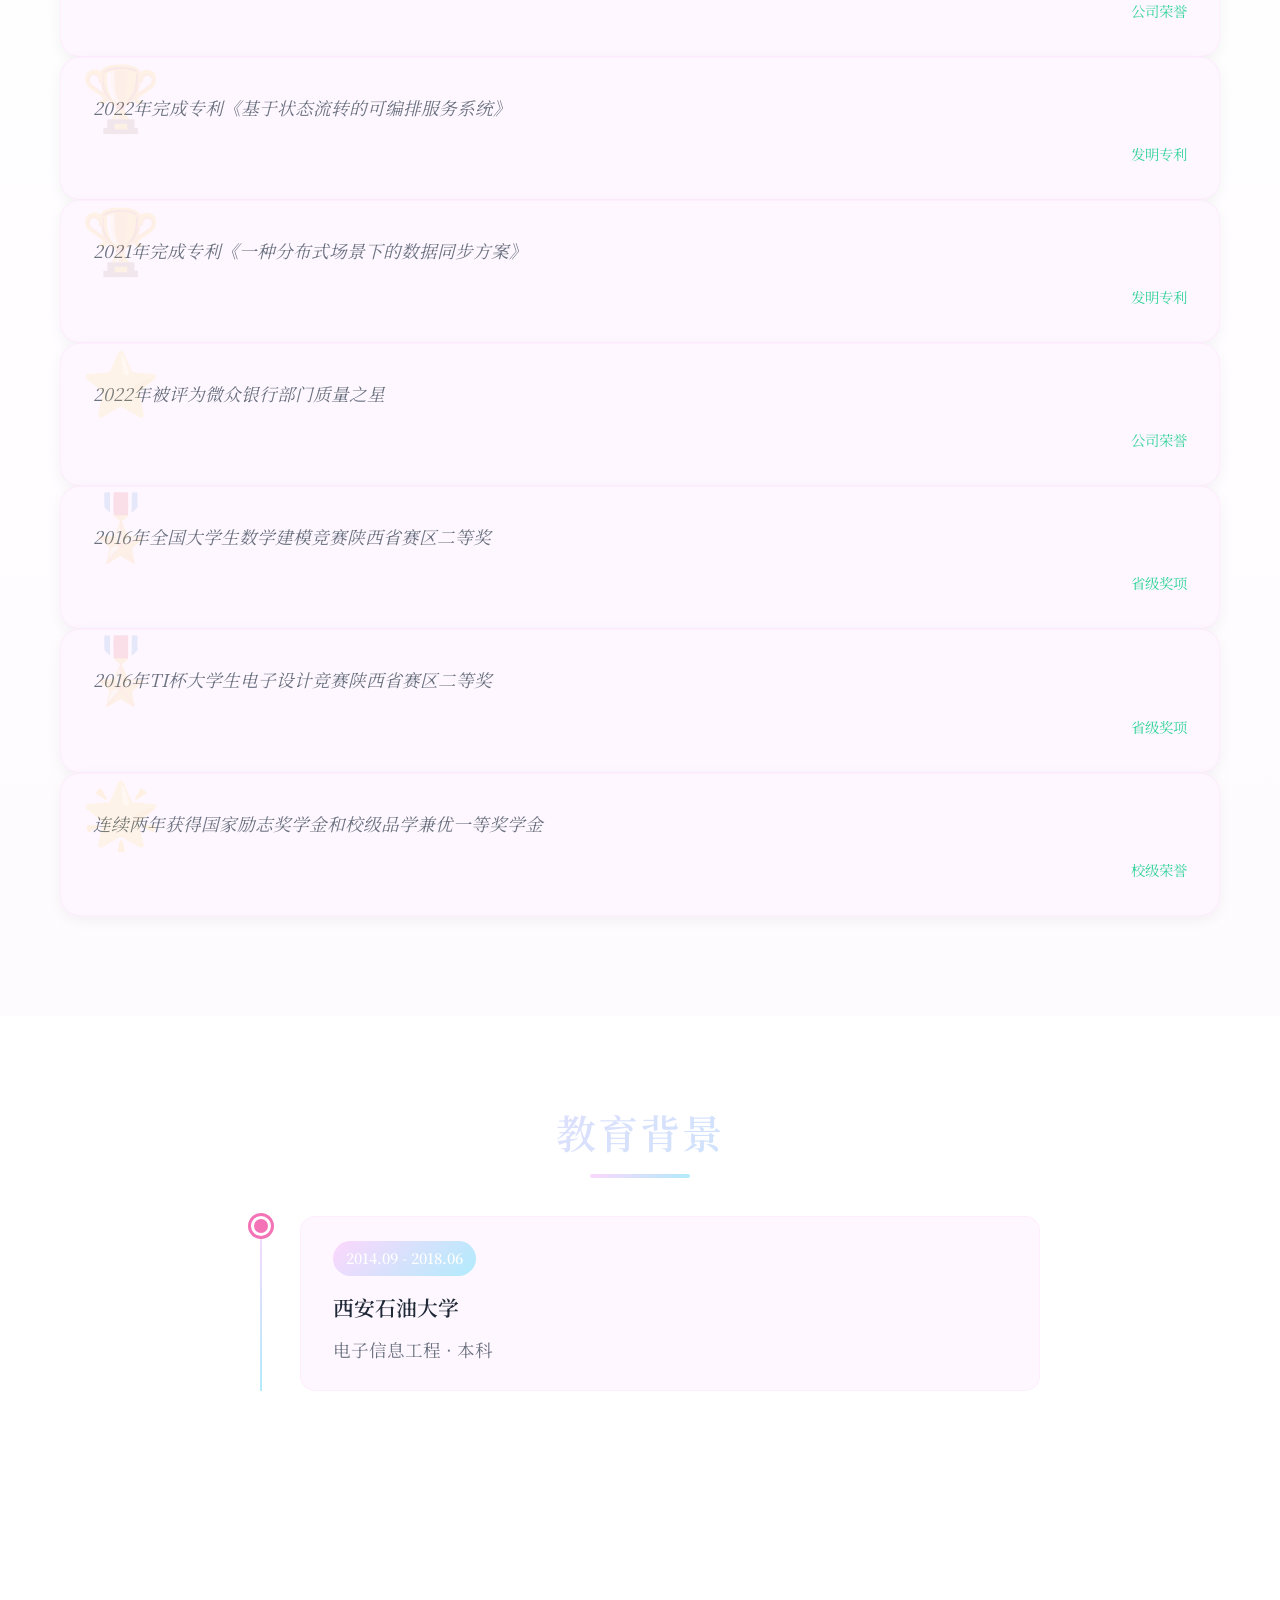
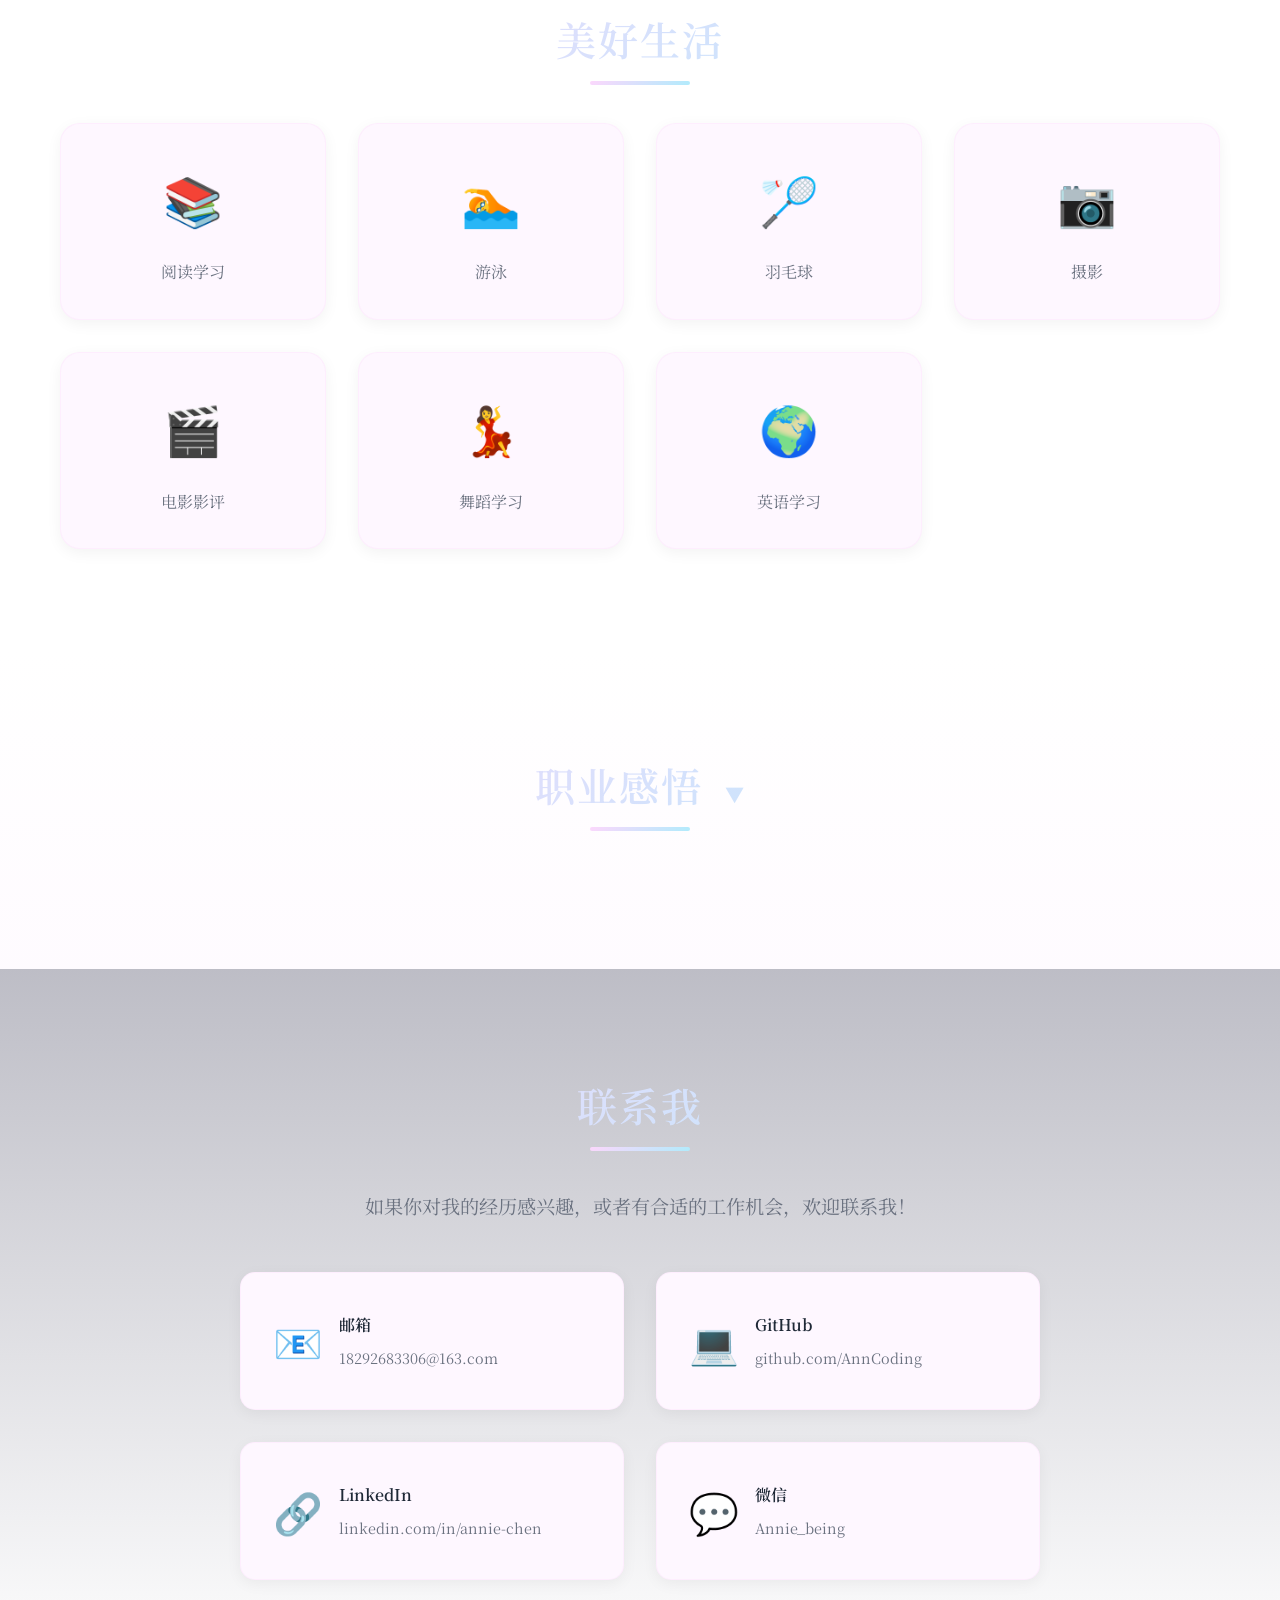
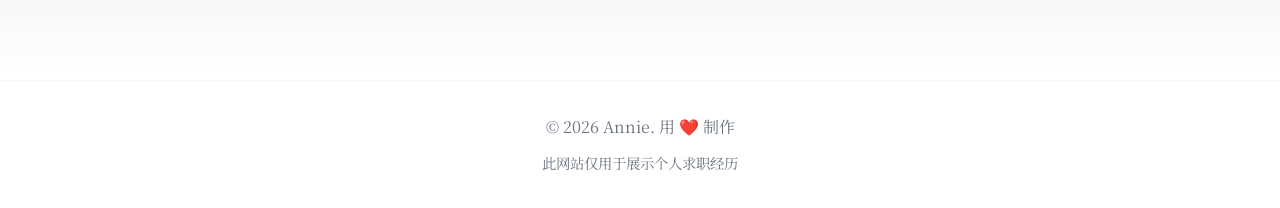
==== commit 6345c8f9: "Update blog button: use subtler style and new text" ====
--- a/index.html
+++ b/index.html
@@ -62,7 +62,7 @@
                 <p class="typing-text">多年服务端开发经验 | Java/Go | AI应用 | 企业级系统</p>
                 <div class="hero-buttons">
                     <a href="#about" class="btn btn-primary">了解更多</a>
-                    <a href="https://annies-block.vercel.app/" target="_blank" class="btn btn-accent">📝 技术博客</a>
+                    <a href="https://annies-block.vercel.app/" target="_blank" class="btn btn-outline">个人博客传送门</a>
                     <a href="#contact" class="btn btn-secondary">联系我</a>
                 </div>
             </div>
--- a/css/style.css
+++ b/css/style.css
@@ -309,15 +309,16 @@
     transform: translateY(-3px);
 }
 
-.btn-accent {
-    background: var(--gradient-3);
+.btn-outline {
+    background: transparent;
+    color: var(--secondary-color);
+    border: 2px solid var(--secondary-color);
+}
+
+.btn-outline:hover {
+    background: var(--secondary-color);
     color: white;
-    box-shadow: 0 4px 15px rgba(52, 211, 153, 0.3);
-}
-
-.btn-accent:hover {
     transform: translateY(-3px);
-    box-shadow: 0 6px 20px rgba(52, 211, 153, 0.5);
 }
 
 /* 浮动图形 */
